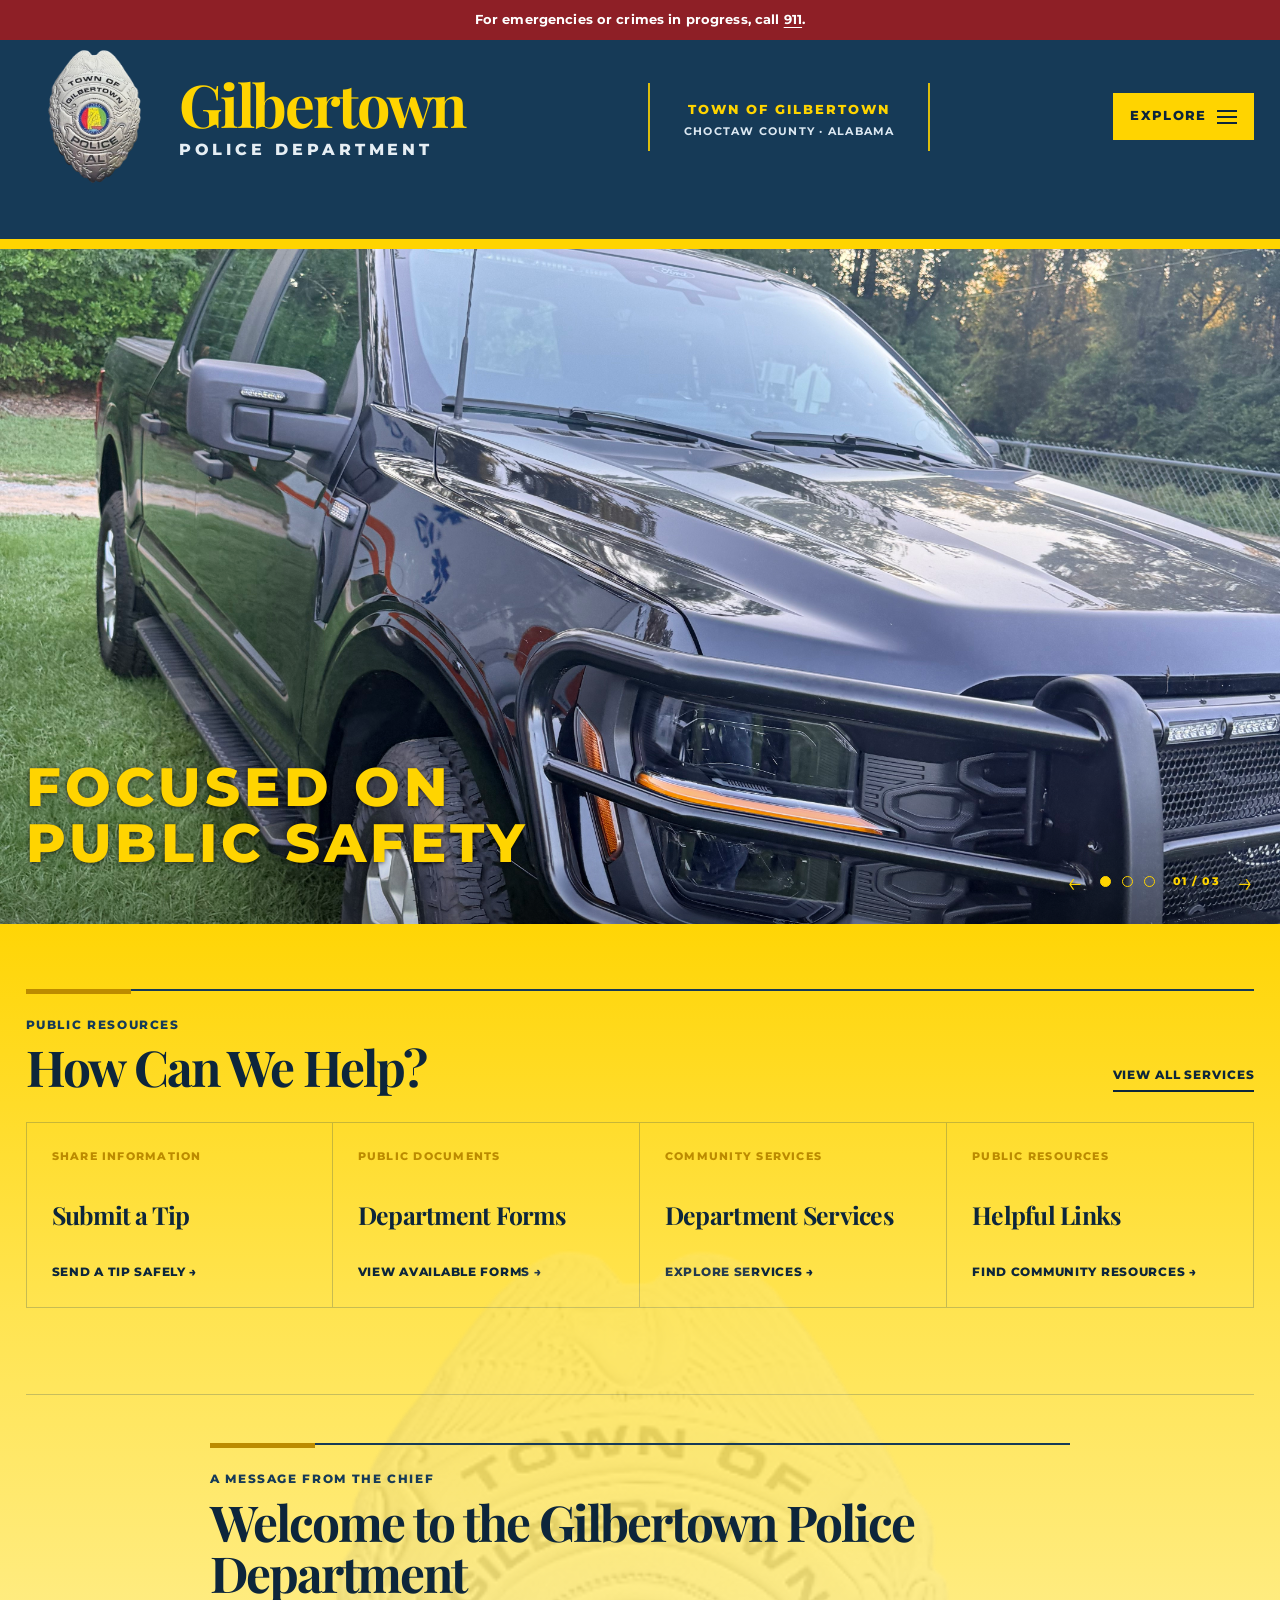
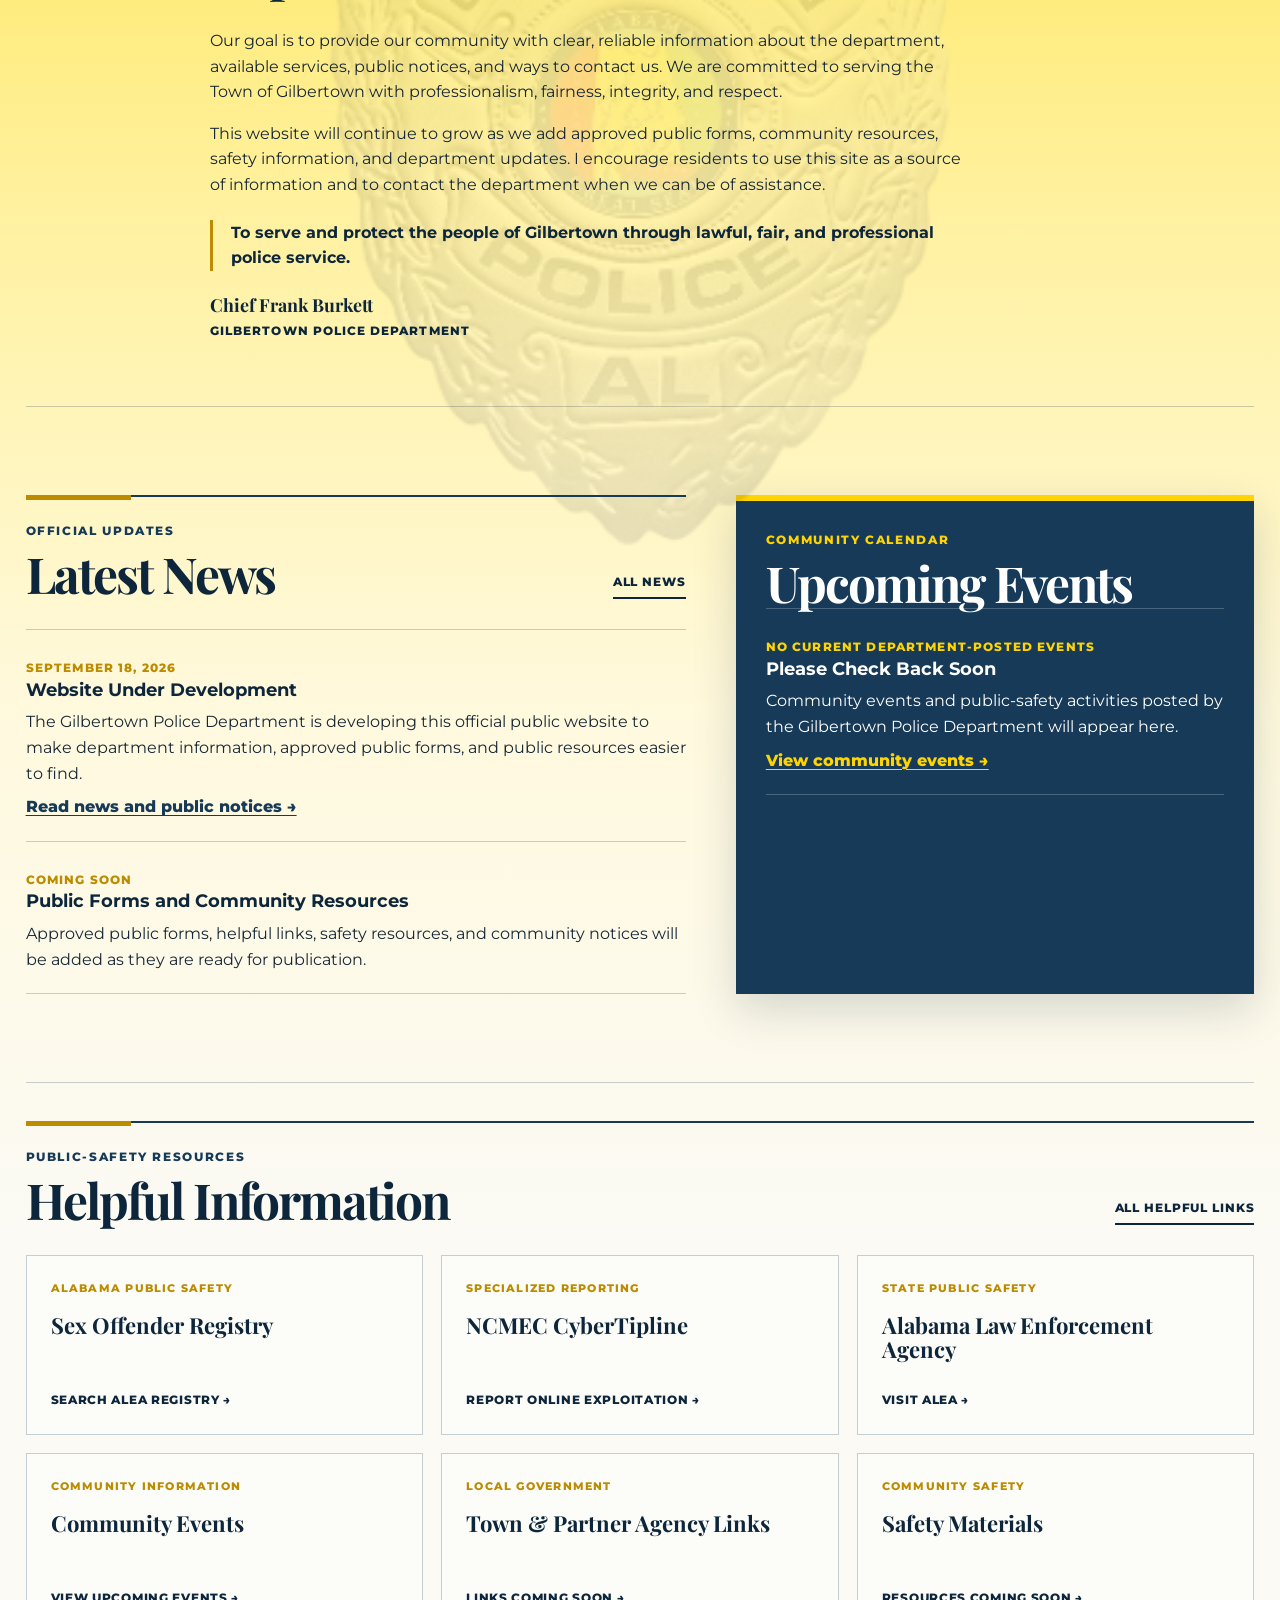
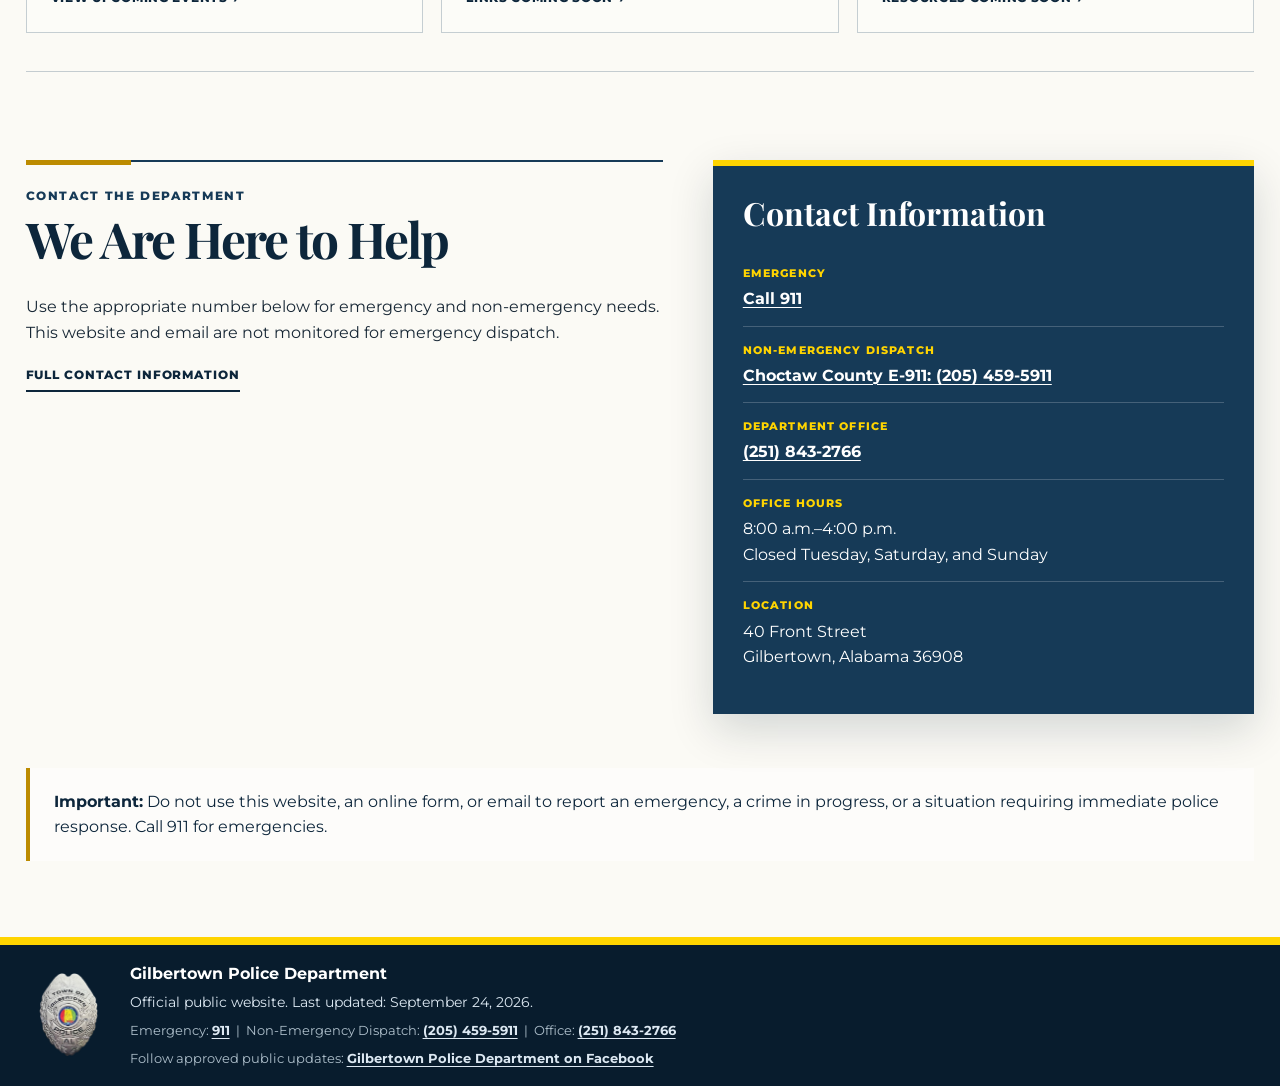
==== index.html @ 26532a7d "Refactor HTML for consistency and add footer links Updated HTML entities to use standard quotes and " ====
<!doctype html>
<html lang="en">
<head>
  <meta charset="utf-8">
  <meta name="viewport" content="width=device-width, initial-scale=1">
  <meta name="description" content="Official public website of the Gilbertown Police Department in Gilbertown, Alabama.">
  <title>Gilbertown Police Department | Gilbertown, Alabama</title>

  <link rel="preconnect" href="https://fonts.googleapis.com">
  <link rel="preconnect" href="https://fonts.gstatic.com" crossorigin>
  <link href="https://fonts.googleapis.com/css2?family=Montserrat:wght@400;500;600;700;800&family=Playfair+Display:wght@600;700&display=swap" rel="stylesheet">

  <style>
    :root {
      --navy: #163a57;
      --navy-dark: #0d263b;
      --navy-deep: #081c2d;
      --navy-menu: #1c4666;
      --yellow: #ffd400;
      --yellow-dark: #bc8b00;
      --ivory: #fbfaf5;
      --ink: #172735;
      --muted: #607080;
      --red: #8e1f26;
      --line: rgba(22, 58, 87, 0.24);
      --shadow: 0 16px 42px rgba(8, 28, 45, 0.16);
    }

    * {
      box-sizing: border-box;
    }

    html {
      scroll-behavior: smooth;
    }

    body {
      min-width: 0;
      margin: 0;
      color: var(--ink);
      background: linear-gradient(
        180deg,
        #ffd400 0,
        #ffd400 56rem,
        #ffe451 82rem,
        #fff19d 112rem,
        #fff9dd 144rem,
        #fbfaf5 178rem,
        #fbfaf5 100%
      );
      font-family: "Montserrat", Arial, Helvetica, sans-serif;
      line-height: 1.6;
    }

    img {
      max-width: 100%;
      display: block;
    }

    button,
    a {
      font: inherit;
    }

    a {
      color: inherit;
    }

    .wrap {
      width: min(96vw, 1920px);
      margin: 0 auto;
    }

    .section-rule {
      position: relative;
      margin-bottom: 30px;
      padding-top: 25px;
      border-top: 2px solid var(--navy);
    }

    .section-rule::before {
      content: "";
      position: absolute;
      top: -2px;
      left: 0;
      width: 105px;
      height: 5px;
      background: var(--yellow-dark);
    }

    .section-kicker {
      margin: 0 0 7px;
      color: var(--navy);
      font-size: 0.73rem;
      font-weight: 800;
      letter-spacing: 0.14em;
      text-transform: uppercase;
    }

    .section-title {
      margin: 0;
      color: var(--navy-dark);
      font-family: "Playfair Display", Georgia, serif;
      font-size: clamp(2rem, 4vw, 3.1rem);
      line-height: 1.03;
      letter-spacing: -0.04em;
    }

    .section-link {
      display: inline-block;
      padding-bottom: 5px;
      color: var(--navy-dark);
      border-bottom: 2px solid var(--navy-dark);
      text-decoration: none;
      font-size: 0.78rem;
      font-weight: 800;
      letter-spacing: 0.07em;
      text-transform: uppercase;
      transition: color 0.2s ease, border-color 0.2s ease, transform 0.2s ease;
    }

    .section-link:hover,
    .section-link:focus {
      color: var(--yellow-dark);
      border-color: var(--yellow-dark);
      transform: translateX(3px);
      outline: none;
    }

    .emergency-strip {
      width: 100%;
      padding: 9px 18px;
      color: #ffffff;
      background: var(--red);
      text-align: center;
      font-size: 0.84rem;
      font-weight: 700;
      letter-spacing: 0.01em;
    }

    .emergency-strip a {
      color: #ffffff;
      text-decoration-thickness: 1px;
      text-underline-offset: 3px;
      transition: color 0.2s ease, text-decoration-color 0.2s ease;
    }

    .emergency-strip a:hover,
    .emergency-strip a:focus {
      color: var(--yellow);
      outline: none;
    }

    .site-header {
      position: relative;
      z-index: 20;
      width: 100%;
      color: #ffffff;
      background: var(--navy);
      border-bottom: 10px solid var(--yellow);
    }

    .masthead {
      min-height: 154px;
      display: grid;
      grid-template-columns: auto minmax(0, 1fr) auto;
      align-items: center;
      gap: 24px;
      padding: 8px 0;
    }

    .brand {
      display: flex;
      align-items: center;
      gap: 15px;
      min-width: 0;
      color: #ffffff;
      text-decoration: none;
    }

    .brand:hover .brand-badge,
    .brand:focus .brand-badge {
      transform: scale(1.04);
    }

    .brand-badge {
      width: 138px;
      height: 138px;
      max-width: none;
      object-fit: contain;
      flex: 0 0 auto;
      transition: transform 0.25s ease;
    }

    .brand-text {
      min-width: 0;
      line-height: 1;
    }

    .brand-town {
      display: block;
      color: var(--yellow);
      font-family: "Playfair Display", Georgia, serif;
      font-size: clamp(2.1rem, 4.9vw, 3.7rem);
      font-weight: 700;
      line-height: 0.95;
      letter-spacing: -0.04em;
    }

    .brand-department {
      display: block;
      margin-top: 9px;
      color: #e6eef4;
      font-size: clamp(0.75rem, 1.9vw, 1.02rem);
      font-weight: 800;
      letter-spacing: 0.24em;
      text-transform: uppercase;
    }

    .header-location {
      justify-self: stretch;
      display: flex;
      align-items: center;
      justify-content: center;
      min-height: 68px;
      margin: 0 auto;
      padding: 0 34px;
      color: #dce8f2;
      border-left: 2px solid rgba(255, 212, 0, 0.85);
      border-right: 2px solid rgba(255, 212, 0, 0.85);
      text-align: center;
      text-decoration: none;
      line-height: 1.25;
      transition: background 0.22s ease, color 0.22s ease, transform 0.22s ease;
    }

    .header-location:hover,
    .header-location:focus {
      color: #ffffff;
      background: rgba(255, 255, 255, 0.08);
      transform: translateY(-2px);
      outline: 2px solid var(--yellow);
      outline-offset: 4px;
    }

    .header-location strong {
      display: block;
      color: var(--yellow);
      font-size: 0.79rem;
      font-weight: 800;
      letter-spacing: 0.16em;
      text-transform: uppercase;
    }

    .header-location span {
      display: block;
      margin-top: 7px;
      color: #dce8f2;
      font-size: 0.7rem;
      font-weight: 700;
      letter-spacing: 0.11em;
      text-transform: uppercase;
    }

    .header-location:hover span,
    .header-location:focus span {
      color: #ffffff;
    }

    .explore-button {
      justify-self: end;
      min-width: 140px;
      display: inline-flex;
      align-items: center;
      justify-content: center;
      gap: 11px;
      padding: 13px 17px;
      color: var(--navy-dark);
      background: var(--yellow);
      border: 0;
      cursor: pointer;
      font-size: 0.8rem;
      font-weight: 800;
      letter-spacing: 0.1em;
      text-transform: uppercase;
      transition: background 0.28s ease, transform 0.28s ease, box-shadow 0.28s ease;
    }

    .explore-button:hover,
    .explore-button:focus {
      background: #fff17c;
      transform: translateY(-2px);
      box-shadow: 0 8px 20px rgba(0, 0, 0, 0.2);
      outline: none;
    }

    .menu-icon {
      width: 20px;
      display: grid;
      gap: 4px;
    }

    .menu-icon span {
      display: block;
      height: 2px;
      background: var(--navy-dark);
    }

    .site-menu {
      display: grid;
      grid-template-rows: 0fr;
      opacity: 0;
      background: var(--navy-menu);
      border-top: 1px solid rgba(255, 255, 255, 0.14);
      transition: grid-template-rows 1.3s cubic-bezier(0.22, 1, 0.36, 1), opacity 0.6s ease;
    }

    .site-menu.open {
      grid-template-rows: 1fr;
      opacity: 1;
    }

    .site-menu > .wrap {
      min-height: 0;
      overflow: hidden;
      transform: translateY(-24px);
      transition: transform 1.15s cubic-bezier(0.22, 1, 0.36, 1);
    }

    .site-menu.open > .wrap {
      transform: translateY(0);
    }

    .menu-grid {
      display: grid;
      grid-template-columns: repeat(3, 1fr);
      padding: 20px 0 24px;
    }

    .site-menu a {
      display: block;
      padding: 15px 17px;
      color: #ffffff;
      opacity: 0;
      transform: translateY(-12px);
      text-decoration: none;
      font-size: 0.92rem;
      font-weight: 700;
      border-left: 3px solid transparent;
      transition: color 0.22s ease, background 0.22s ease, border-color 0.22s ease, padding-left 0.22s ease, opacity 0.65s ease, transform 0.9s cubic-bezier(0.22, 1, 0.36, 1);
    }

    .site-menu.open a {
      opacity: 1;
      transform: translateY(0);
    }

    .site-menu.open a:nth-child(1) { transition-delay: 0.16s; }
    .site-menu.open a:nth-child(2) { transition-delay: 0.22s; }
    .site-menu.open a:nth-child(3) { transition-delay: 0.28s; }
    .site-menu.open a:nth-child(4) { transition-delay: 0.34s; }
    .site-menu.open a:nth-child(5) { transition-delay: 0.40s; }
    .site-menu.open a:nth-child(6) { transition-delay: 0.46s; }
    .site-menu.open a:nth-child(7) { transition-delay: 0.52s; }
    .site-menu.open a:nth-child(8) { transition-delay: 0.58s; }
    .site-menu.open a:nth-child(9) { transition-delay: 0.64s; }
    .site-menu.open a:nth-child(10) { transition-delay: 0.70s; }

    .site-menu a:hover,
    .site-menu a:focus,
    .site-menu a[aria-current="page"] {
      padding-left: 22px;
      color: var(--yellow);
      background: rgba(255, 255, 255, 0.08);
      border-left-color: var(--yellow);
      outline: none;
    }

    .carousel {
      position: relative;
      width: 100%;
      overflow: hidden;
      color: #ffffff;
      background: var(--navy-dark);
    }

    .carousel-track {
      display: flex;
      transition: transform 0.9s cubic-bezier(0.22, 1, 0.36, 1);
    }

    .slide {
      position: relative;
      min-width: 100%;
      min-height: min(75vh, 710px);
      display: flex;
      align-items: end;
      overflow: hidden;
      background-color: #376a8a;
      background-position: center;
      background-size: cover;
    }

    .slide::before {
      content: "";
      position: absolute;
      inset: 0;
      background: linear-gradient(
        180deg,
        rgba(0, 0, 0, 0) 0%,
        rgba(0, 0, 0, 0) 76%,
        rgba(0, 0, 0, 0.08) 90%,
        rgba(0, 0, 0, 0.22) 100%
      );
    }

    .slide-1 {
      background-image: url("assets/images/carousel-about.jpeg");
    }

    .slide-2 {
      background-image: url("assets/images/carousel-services.jpeg");
    }

    .slide-3 {
      background-image: url("assets/images/carousel-community.jpeg");
    }

    .slide-content {
      position: relative;
      z-index: 1;
      width: min(96vw, 1920px);
      margin: 0 auto;
      padding: 0 0 52px;
    }

    .slide-text {
      width: min(520px, 100%);
      color: var(--yellow);
      text-shadow: 0 1px 5px rgba(0, 0, 0, 0.65);
    }

    .slide-text h1,
    .slide-text h2 {
      margin: 0;
      color: var(--yellow);
      font-family: "Montserrat", Arial, Helvetica, sans-serif;
      font-size: clamp(1.9rem, 4.2vw, 3.45rem);
      font-weight: 800;
      line-height: 1.05;
      letter-spacing: 0.08em;
      text-transform: uppercase;
    }

    .carousel-controls {
      position: absolute;
      z-index: 3;
      right: 2%;
      bottom: 28px;
      display: flex;
      align-items: center;
      gap: 17px;
      color: var(--yellow);
    }

    .carousel-control {
      width: auto;
      height: auto;
      padding: 0;
      color: var(--yellow);
      background: transparent;
      border: 0;
      cursor: pointer;
      font-size: 1.75rem;
      font-weight: 300;
      line-height: 1;
      text-shadow: 0 1px 5px rgba(0, 0, 0, 0.65);
      transition: color 0.2s ease, transform 0.2s ease;
    }

    .carousel-control:hover,
    .carousel-control:focus {
      color: #ffffff;
      transform: scale(1.18);
      outline: 2px solid var(--yellow);
      outline-offset: 4px;
    }

    .carousel-dots {
      display: flex;
      align-items: center;
      gap: 11px;
    }

    .carousel-dot {
      width: 11px;
      height: 11px;
      padding: 0;
      background: transparent;
      border: 1.5px solid var(--yellow);
      border-radius: 50%;
      cursor: pointer;
      transition: background 0.2s ease, border-color 0.2s ease, transform 0.2s ease;
    }

    .carousel-dot:hover,
    .carousel-dot:focus {
      background: rgba(255, 212, 0, 0.35);
      border-color: #ffffff;
      transform: scale(1.15);
      outline: none;
    }

    .carousel-dot[aria-current="true"] {
      background: var(--yellow);
      border-color: var(--yellow);
    }

    .slide-counter {
      min-width: 48px;
      color: var(--yellow);
      font-size: 0.68rem;
      font-weight: 800;
      letter-spacing: 0.12em;
      text-align: center;
      text-shadow: 0 1px 5px rgba(0, 0, 0, 0.65);
    }

    .public-alert {
      width: 100%;
      color: #ffffff;
      background: var(--navy-dark);
      border-top: 4px solid var(--yellow);
      border-bottom: 4px solid var(--yellow);
    }

    .public-alert.hidden {
      display: none;
    }

    .public-alert-content {
      display: flex;
      align-items: center;
      justify-content: space-between;
      gap: 20px;
      padding: 18px 0;
    }

    .public-alert-text {
      margin: 0;
      font-size: 0.95rem;
      font-weight: 600;
    }

    .public-alert-label {
      display: inline-block;
      margin-right: 11px;
      color: var(--yellow);
      font-size: 0.72rem;
      font-weight: 800;
      letter-spacing: 0.12em;
      text-transform: uppercase;
    }

    .public-alert a {
      position: relative;
      padding-bottom: 3px;
      color: var(--yellow);
      border-bottom: 2px solid transparent;
      text-decoration: none;
      font-size: 0.78rem;
      font-weight: 800;
      letter-spacing: 0.07em;
      text-transform: uppercase;
      white-space: nowrap;
      transition: color 0.2s ease, border-color 0.2s ease, transform 0.2s ease;
    }

    .public-alert a:hover,
    .public-alert a:focus {
      color: #ffffff;
      border-bottom-color: var(--yellow);
      transform: translateX(3px);
      outline: none;
    }

    main {
      padding: 65px 0 76px;
    }

    .section-heading {
      display: flex;
      align-items: end;
      justify-content: space-between;
      gap: 20px;
      margin-bottom: 23px;
    }

    .quick-actions {
      display: grid;
      grid-template-columns: repeat(4, 1fr);
      margin-bottom: 86px;
      border-top: 1px solid var(--line);
      border-bottom: 1px solid var(--line);
    }

    .quick-action {
      min-height: 184px;
      display: flex;
      flex-direction: column;
      justify-content: space-between;
      padding: 25px;
      color: var(--navy-dark);
      border-right: 1px solid var(--line);
      text-decoration: none;
      transition: background 0.25s ease, color 0.25s ease, transform 0.25s ease;
    }

    .quick-action:first-child {
      border-left: 1px solid var(--line);
    }

    .quick-action:hover,
    .quick-action:focus {
      color: #ffffff;
      background: var(--navy);
      transform: translateY(-5px);
      outline: none;
    }

    .quick-action small {
      color: var(--yellow-dark);
      font-size: 0.7rem;
      font-weight: 800;
      letter-spacing: 0.11em;
      text-transform: uppercase;
    }

    .quick-action:hover small,
    .quick-action:focus small {
      color: var(--yellow);
    }

    .quick-action h3 {
      margin: 18px 0 0;
      font-family: "Playfair Display", Georgia, serif;
      font-size: 1.55rem;
      line-height: 1.05;
      letter-spacing: -0.03em;
    }

    .quick-action span {
      margin-top: 18px;
      font-size: 0.74rem;
      font-weight: 800;
      letter-spacing: 0.06em;
      text-transform: uppercase;
    }

    .chief-welcome {
      position: relative;
      display: block;
      isolation: isolate;
      margin-bottom: 88px;
      padding: 48px 0;
      overflow: visible;
      border-top: 1px solid var(--line);
      border-bottom: 1px solid var(--line);
    }

    .chief-watermark {
      position: absolute;
      z-index: -1;
      top: 50%;
      left: 50%;
      width: min(930px, 84vw);
      height: min(930px, 84vw);
      max-width: none;
      object-fit: contain;
      opacity: 0.115;
      pointer-events: none;
      transform: translate(-50%, -50%);
    }

    .chief-welcome-content {
      position: relative;
      z-index: 1;
      width: min(860px, 100%);
      margin: 0 auto;
    }

    .chief-welcome .section-title {
      max-width: 710px;
    }

    .chief-welcome p {
      max-width: 760px;
    }

    .chief-signature {
      margin-top: 20px;
      color: var(--navy-dark);
      font-family: "Playfair Display", Georgia, serif;
      font-size: 1.12rem;
      font-weight: 700;
    }

    .chief-signature span {
      display: block;
      margin-top: 2px;
      font-family: "Montserrat", Arial, Helvetica, sans-serif;
      font-size: 0.74rem;
      font-weight: 800;
      letter-spacing: 0.09em;
      text-transform: uppercase;
    }

    .mission-line {
      margin-top: 22px;
      padding-left: 18px;
      color: var(--navy-dark);
      border-left: 3px solid var(--yellow-dark);
      font-weight: 700;
    }

    .updates-grid {
      display: grid;
      grid-template-columns: minmax(0, 1.12fr) minmax(280px, 0.88fr);
      gap: 50px;
      margin-bottom: 88px;
    }

    .news-item,
    .event-item {
      padding: 21px 0;
      border-top: 1px solid var(--line);
    }

    .news-item:last-child,
    .event-item:last-child {
      border-bottom: 1px solid var(--line);
    }

    .news-date,
    .event-date {
      margin: 0 0 6px;
      color: var(--yellow-dark);
      font-size: 0.72rem;
      font-weight: 800;
      letter-spacing: 0.1em;
      text-transform: uppercase;
    }

    .news-item h3,
    .event-item h3 {
      margin: 0;
      color: var(--navy-dark);
      font-size: 1.15rem;
      line-height: 1.3;
    }

    .news-item p,
    .event-item p {
      margin: 8px 0 0;
    }

    .news-item a,
    .event-item a {
      color: var(--navy);
      font-weight: 800;
    }

    .event-panel {
      padding: 30px;
      color: #ffffff;
      background: var(--navy);
      border-top: 6px solid var(--yellow);
      box-shadow: var(--shadow);
    }

    .event-panel .section-kicker {
      color: var(--yellow);
    }

    .event-panel .section-title {
      color: #ffffff;
    }

    .event-panel .event-item {
      border-color: rgba(255, 255, 255, 0.22);
    }

    .event-panel .event-date {
      color: var(--yellow);
    }

    .event-panel .event-item h3 {
      color: #ffffff;
    }

    .event-panel .event-item a {
      color: var(--yellow);
    }

    .resources-section {
      margin-bottom: 88px;
      padding: 38px 0;
      border-top: 1px solid var(--line);
      border-bottom: 1px solid var(--line);
    }

    .resource-grid {
      display: grid;
      grid-template-columns: repeat(3, 1fr);
      gap: 18px;
      margin-top: 25px;
    }

    .resource-card {
      min-height: 180px;
      display: flex;
      flex-direction: column;
      padding: 24px;
      color: var(--navy-dark);
      background: rgba(255, 255, 255, 0.28);
      border: 1px solid var(--line);
      text-decoration: none;
      transition: background 0.25s ease, color 0.25s ease, transform 0.25s ease;
    }

    .resource-card:hover,
    .resource-card:focus {
      color: #ffffff;
      background: var(--navy);
      transform: translateY(-4px);
      outline: none;
    }

    .resource-card small {
      color: var(--yellow-dark);
      font-size: 0.69rem;
      font-weight: 800;
      letter-spacing: 0.11em;
      text-transform: uppercase;
    }

    .resource-card:hover small,
    .resource-card:focus small {
      color: var(--yellow);
    }

    .resource-card h3 {
      margin: 15px 0 0;
      font-family: "Playfair Display", Georgia, serif;
      font-size: 1.38rem;
      line-height: 1.1;
    }

    .resource-card span {
      margin-top: auto;
      padding-top: 17px;
      font-size: 0.73rem;
      font-weight: 800;
      letter-spacing: 0.06em;
      text-transform: uppercase;
    }

    .contact-section {
      display: grid;
      grid-template-columns: minmax(0, 1fr) minmax(300px, 0.85fr);
      gap: 50px;
      align-items: start;
      margin-bottom: 54px;
    }

    .contact-intro p {
      max-width: 680px;
    }

    .contact-panel {
      padding: 30px;
      color: #ffffff;
      background: var(--navy);
      border-top: 6px solid var(--yellow);
      box-shadow: var(--shadow);
    }

    .contact-panel h2 {
      margin: 0 0 20px;
      color: #ffffff;
      font-family: "Playfair Display", Georgia, serif;
      font-size: 2rem;
      line-height: 1.05;
    }

    .contact-line {
      padding: 14px 0;
      border-bottom: 1px solid rgba(255, 255, 255, 0.2);
    }

    .contact-line:last-child {
      border-bottom: 0;
    }

    .contact-line strong {
      display: block;
      margin-bottom: 4px;
      color: var(--yellow);
      font-size: 0.71rem;
      font-weight: 800;
      letter-spacing: 0.1em;
      text-transform: uppercase;
    }

    .contact-line a {
      color: #ffffff;
      font-weight: 700;
    }

    .contact-note {
      margin-top: 28px;
      padding: 21px 24px;
      color: var(--navy-dark);
      background: rgba(255, 255, 255, 0.52);
      border-left: 4px solid var(--yellow-dark);
    }

    .contact-note p {
      margin: 0;
    }

    main a:not(.quick-action):not(.resource-card):not(.section-link) {
      position: relative;
      text-decoration-thickness: 1px;
      text-underline-offset: 3px;
      transition: color 0.2s ease, text-decoration-color 0.2s ease, opacity 0.2s ease;
    }

    main a:not(.quick-action):not(.resource-card):not(.section-link):hover,
    main a:not(.quick-action):not(.resource-card):not(.section-link):focus {
      color: var(--yellow-dark);
      text-decoration-color: currentColor;
      outline: none;
    }

    .contact-panel a:hover,
    .contact-panel a:focus,
    .event-panel a:hover,
    .event-panel a:focus {
      color: #ffffff;
      text-decoration-color: var(--yellow);
    }

    footer {
      width: 100%;
      padding: 12px 0;
      color: #dce8f2;
      background: var(--navy-deep);
      border-top: 8px solid var(--yellow);
    }

    .footer-content {
      display: flex;
      align-items: center;
      gap: 18px;
    }

    .footer-badge {
      width: 86px;
      height: 86px;
      max-width: none;
      object-fit: contain;
      flex: 0 0 auto;
      transition: transform 0.25s ease;
    }

    .footer-badge:hover {
      transform: scale(1.04);
    }

    .footer-contacts {
      margin-top: 8px;
      color: #aebfcb;
      font-size: 0.8rem;
    }

    footer a {
      color: #dce8f2;
      text-decoration-thickness: 1px;
      text-underline-offset: 3px;
      font-weight: 700;
      transition: color 0.2s ease, text-decoration-color 0.2s ease;
    }

    footer a:hover,
    footer a:focus {
      color: var(--yellow);
      text-decoration-color: currentColor;
      outline: none;
    }

    footer strong {
      color: #ffffff;
    }

    footer p {
      margin: 4px 0;
    }

    .small {
      font-size: 0.87rem;
    }

    @media (max-width: 1100px) {
      .masthead {
        grid-template-columns: minmax(0, 1fr) auto;
      }

      .header-location {
        display: none;
      }
    }

    @media (max-width: 900px) {
      .wrap,
      .slide-content {
        width: min(1440px, 94%);
      }

      .menu-grid,
      .quick-actions {
        grid-template-columns: repeat(2, 1fr);
      }

      .quick-action:nth-child(3) {
        border-left: 1px solid var(--line);
      }

      .updates-grid,
      .contact-section {
        grid-template-columns: 1fr;
        gap: 42px;
      }

      .resource-grid {
        grid-template-columns: repeat(2, 1fr);
      }

      .slide {
        min-height: 610px;
      }
    }

    @media (max-width: 560px) {
      body {
        background: linear-gradient(
          180deg,
          #ffd400 0,
          #ffd400 76rem,
          #ffe65b 105rem,
          #fff1a4 137rem,
          #fff9dd 171rem,
          #fbfaf5 210rem,
          #fbfaf5 100%
        );
      }

      .wrap,
      .slide-content {
        width: min(1440px, 92%);
      }

      .masthead {
        min-height: 112px;
        display: flex;
        align-items: center;
        justify-content: space-between;
        gap: 12px;
        padding: 14px 0;
      }

      .brand {
        gap: 10px;
      }

      .brand-badge {
        width: 99px;
        height: 99px;
      }

      .brand-town {
        font-size: clamp(1.75rem, 8vw, 2.35rem);
      }

      .brand-department {
        margin-top: 7px;
        font-size: 0.61rem;
        letter-spacing: 0.15em;
      }

      .explore-button {
        min-width: 112px;
        gap: 8px;
        padding: 11px 12px;
        font-size: 0.7rem;
      }

      .menu-grid {
        grid-template-columns: 1fr;
        padding: 10px 0 18px;
      }

      .site-menu a {
        padding: 12px 13px;
      }

      .slide {
        min-height: 580px;
      }

      .slide-content {
        padding: 0 0 72px;
      }

      .slide-text {
        width: min(400px, 100%);
      }

      .carousel-controls {
        right: 4%;
        bottom: 23px;
        gap: 14px;
      }

      .carousel-control {
        font-size: 1.55rem;
      }

      .slide-counter {
        min-width: 40px;
        font-size: 0.62rem;
      }

      main {
        padding: 52px 0 60px;
      }

      .section-heading {
        display: block;
      }

      .section-link {
        margin-top: 12px;
      }

      .section-rule {
        margin-bottom: 24px;
      }

      .public-alert-content {
        display: block;
      }

      .public-alert a {
        display: inline-block;
        margin-top: 8px;
      }

      .quick-actions {
        grid-template-columns: 1fr;
        margin-bottom: 58px;
      }

      .quick-action,
      .quick-action:first-child,
      .quick-action:nth-child(3) {
        min-height: 145px;
        border-left: 1px solid var(--line);
        border-bottom: 1px solid var(--line);
      }

      .chief-welcome {
        margin-bottom: 58px;
        padding: 40px 0;
      }

      .chief-watermark {
        width: min(780px, 136vw);
        height: min(780px, 136vw);
        opacity: 0.085;
      }

      .updates-grid {
        margin-bottom: 58px;
      }

      .resource-grid {
        grid-template-columns: 1fr;
      }

      .resources-section {
        margin-bottom: 58px;
      }

      .footer-content {
        align-items: center;
      }

      .footer-badge {
        width: 66px;
        height: 66px;
      }

      .footer-contacts {
        line-height: 1.55;
      }
    }

    @media (prefers-reduced-motion: reduce) {
      *,
      *::before,
      *::after {
        scroll-behavior: auto !important;
        transition-duration: 0.01ms !important;
        animation-duration: 0.01ms !important;
        animation-iteration-count: 1 !important;
      }
    }
  </style>
</head>

<body>
  <div class="emergency-strip">
    For emergencies or crimes in progress, call <a href="tel:911">911</a>.
  </div>

  <header class="site-header">
    <div class="wrap">
      <div class="masthead">
        <a class="brand" href="index.html" aria-label="Gilbertown Police Department home">
          <img class="brand-badge" src="assets/images/badge.png" alt="Gilbertown Police Department badge">

          <span class="brand-text">
            <span class="brand-town">Gilbertown</span>
            <span class="brand-department">Police Department</span>
          </span>
        </a>

        <a
          class="header-location"
          href="https://www.gilbertown.org/"
          target="_blank"
          rel="noopener noreferrer"
          aria-label="Visit the official Town of Gilbertown website"
        >
          <span>
            <strong>Town of Gilbertown</strong>
            <span>Choctaw County · Alabama</span>
          </span>
        </a>

        <button class="explore-button" id="explore-button" type="button" aria-expanded="false" aria-controls="site-menu">
          Explore
          <span class="menu-icon" aria-hidden="true">
            <span></span>
            <span></span>
            <span></span>
          </span>
        </button>
      </div>
    </div>

    <nav class="site-menu" id="site-menu" aria-label="Primary navigation">
      <div class="wrap menu-grid">
        <a href="index.html" aria-current="page">Home</a>
        <a href="about.html">About</a>
        <a href="services.html">Services</a>
        <a href="forms.html">Forms</a>
        <a href="news.html">News &amp; Notices</a>
        <a href="events.html">Community Events</a>
        <a href="links.html">Helpful Links</a>
        <a href="safety-materials.html">Safety Materials</a>
        <a href="tips.html">Submit a Tip</a>
        <a href="contact.html">Contact</a>
      </div>
    </nav>
  </header>

  <section class="carousel" id="homepage-carousel" aria-label="Gilbertown Police Department featured information" aria-roledescription="carousel">
    <div class="carousel-track" id="carousel-track">
      <article class="slide slide-1" role="group" aria-roledescription="slide" aria-label="1 of 3">
        <div class="slide-content">
          <div class="slide-text">
            <h1>Focused on Public Safety</h1>
          </div>
        </div>
      </article>

      <article class="slide slide-2" role="group" aria-roledescription="slide" aria-label="2 of 3">
        <div class="slide-content">
          <div class="slide-text">
            <h2>Services &amp; Forms</h2>
          </div>
        </div>
      </article>

      <article class="slide slide-3" role="group" aria-roledescription="slide" aria-label="3 of 3">
        <div class="slide-content">
          <div class="slide-text">
            <h2>Stay Connected</h2>
          </div>
        </div>
      </article>
    </div>

    <div class="carousel-controls" aria-label="Carousel controls">
      <button class="carousel-control" id="previous-slide" type="button" aria-label="Previous slide">&#8592;</button>

      <div class="carousel-dots" role="group" aria-label="Choose a slide">
        <button class="carousel-dot" type="button" aria-label="Show slide 1" aria-current="true" data-slide="0"></button>
        <button class="carousel-dot" type="button" aria-label="Show slide 2" aria-current="false" data-slide="1"></button>
        <button class="carousel-dot" type="button" aria-label="Show slide 3" aria-current="false" data-slide="2"></button>
      </div>

      <span class="slide-counter" id="slide-counter" aria-live="polite">01 / 03</span>

      <button class="carousel-control" id="next-slide" type="button" aria-label="Next slide">&#8594;</button>
    </div>
  </section>

  <section class="public-alert hidden" aria-label="Public notice">
    <div class="wrap public-alert-content">
      <p class="public-alert-text">
        <span class="public-alert-label">Public Notice</span>
        Replace this text with the current approved notice.
      </p>
      <a href="news.html">Read Notice &#8594;</a>
    </div>
  </section>

  <main class="wrap">
    <section aria-labelledby="quick-actions-heading">
      <div class="section-rule">
        <div class="section-heading">
          <div>
            <p class="section-kicker">Public Resources</p>
            <h2 class="section-title" id="quick-actions-heading">How Can We Help?</h2>
          </div>
          <a class="section-link" href="services.html">View all services</a>
        </div>
      </div>

      <div class="quick-actions">
        <a class="quick-action" href="tips.html">
          <small>Share Information</small>
          <h3>Submit a Tip</h3>
          <span>Send a tip safely &#8594;</span>
        </a>

        <a class="quick-action" href="forms.html">
          <small>Public Documents</small>
          <h3>Department Forms</h3>
          <span>View available forms &#8594;</span>
        </a>

        <a class="quick-action" href="services.html">
          <small>Community Services</small>
          <h3>Department Services</h3>
          <span>Explore services &#8594;</span>
        </a>

        <a class="quick-action" href="links.html">
          <small>Public Resources</small>
          <h3>Helpful Links</h3>
          <span>Find community resources &#8594;</span>
        </a>
      </div>
    </section>

    <section class="chief-welcome" aria-labelledby="chief-welcome-heading">
      <img class="chief-watermark" src="assets/images/badge.png" alt="" aria-hidden="true">

      <div class="chief-welcome-content">
        <div class="section-rule">
          <p class="section-kicker">A Message From the Chief</p>
          <h2 class="section-title" id="chief-welcome-heading">Welcome to the Gilbertown Police Department</h2>
        </div>

        <p>
          Our goal is to provide our community with clear, reliable information about the
          department, available services, public notices, and ways to contact us. We are
          committed to serving the Town of Gilbertown with professionalism, fairness,
          integrity, and respect.
        </p>

        <p>
          This website will continue to grow as we add approved public forms, community
          resources, safety information, and department updates. I encourage residents to
          use this site as a source of information and to contact the department when we can
          be of assistance.
        </p>

        <p class="mission-line">
          To serve and protect the people of Gilbertown through lawful, fair, and professional police service.
        </p>

        <p class="chief-signature">
          Chief Frank Burkett
          <span>Gilbertown Police Department</span>
        </p>
      </div>
    </section>

    <section class="updates-grid" aria-label="News and community events">
      <div>
        <div class="section-rule">
          <div class="section-heading">
            <div>
              <p class="section-kicker">Official Updates</p>
              <h2 class="section-title">Latest News</h2>
            </div>
            <a class="section-link" href="news.html">All news</a>
          </div>
        </div>

        <article class="news-item">
          <p class="news-date">September 18, 2026</p>
          <h3>Website Under Development</h3>
          <p>
            The Gilbertown Police Department is developing this official public website to
            make department information, approved public forms, and public resources easier to find.
          </p>
          <p><a href="news.html">Read news and public notices &#8594;</a></p>
        </article>

        <article class="news-item">
          <p class="news-date">Coming Soon</p>
          <h3>Public Forms and Community Resources</h3>
          <p>
            Approved public forms, helpful links, safety resources, and community notices
            will be added as they are ready for publication.
          </p>
        </article>
      </div>

      <aside class="event-panel">
        <p class="section-kicker">Community Calendar</p>
        <h2 class="section-title">Upcoming Events</h2>

        <article class="event-item">
          <p class="event-date">No Current Department-Posted Events</p>
          <h3>Please Check Back Soon</h3>
          <p>
            Community events and public-safety activities posted by the Gilbertown Police
            Department will appear here.
          </p>
          <p><a href="events.html">View community events &#8594;</a></p>
        </article>
      </aside>
    </section>

    <section class="resources-section" aria-labelledby="resources-heading">
      <div class="section-rule">
        <div class="section-heading">
          <div>
            <p class="section-kicker">Public-Safety Resources</p>
            <h2 class="section-title" id="resources-heading">Helpful Information</h2>
          </div>
          <a class="section-link" href="links.html">All helpful links</a>
        </div>
      </div>

      <div class="resource-grid">
        <a class="resource-card" href="https://app.alea.gov/Community/" target="_blank" rel="noopener noreferrer">
          <small>Alabama Public Safety</small>
          <h3>Sex Offender Registry</h3>
          <span>Search ALEA registry &#8594;</span>
        </a>

        <a class="resource-card" href="https://report.cybertip.org/" target="_blank" rel="noopener noreferrer">
          <small>Specialized Reporting</small>
          <h3>NCMEC CyberTipline</h3>
          <span>Report online exploitation &#8594;</span>
        </a>

        <a class="resource-card" href="https://www.alea.gov/" target="_blank" rel="noopener noreferrer">
          <small>State Public Safety</small>
          <h3>Alabama Law Enforcement Agency</h3>
          <span>Visit ALEA &#8594;</span>
        </a>

        <a class="resource-card" href="events.html">
          <small>Community Information</small>
          <h3>Community Events</h3>
          <span>View upcoming events &#8594;</span>
        </a>

        <a class="resource-card" href="links.html">
          <small>Local Government</small>
          <h3>Town &amp; Partner Agency Links</h3>
          <span>Links coming soon &#8594;</span>
        </a>

        <a class="resource-card" href="safety-materials.html">
          <small>Community Safety</small>
          <h3>Safety Materials</h3>
          <span>Resources coming soon &#8594;</span>
        </a>
      </div>
    </section>

    <section class="contact-section" aria-labelledby="contact-heading">
      <div class="contact-intro">
        <div class="section-rule">
          <p class="section-kicker">Contact the Department</p>
          <h2 class="section-title" id="contact-heading">We Are Here to Help</h2>
        </div>

        <p>
          Use the appropriate number below for emergency and non-emergency needs. This
          website and email are not monitored for emergency dispatch.
        </p>

        <a class="section-link" href="contact.html">Full contact information</a>
      </div>

      <aside class="contact-panel">
        <h2>Contact Information</h2>

        <div class="contact-line">
          <strong>Emergency</strong>
          <a href="tel:911">Call 911</a>
        </div>

        <div class="contact-line">
          <strong>Non-Emergency Dispatch</strong>
          <a href="tel:+12054595911">Choctaw County E-911: (205) 459-5911</a>
        </div>

        <div class="contact-line">
          <strong>Department Office</strong>
          <a href="tel:+12518432766">(251) 843-2766</a>
        </div>

        <div class="contact-line">
          <strong>Office Hours</strong>
          8:00 a.m.–4:00 p.m.<br>
          Closed Tuesday, Saturday, and Sunday
        </div>

        <div class="contact-line">
          <strong>Location</strong>
          40 Front Street<br>
          Gilbertown, Alabama 36908
        </div>
      </aside>
    </section>

    <section class="contact-note">
      <p>
        <strong>Important:</strong> Do not use this website, an online form, or email to
        report an emergency, a crime in progress, or a situation requiring immediate police
        response. Call 911 for emergencies.
      </p>
    </section>
  </main>

  <footer>
    <div class="wrap footer-content">
      <img class="footer-badge" src="assets/images/badge.png" alt="Gilbertown Police Department badge">

      <div>
        <p><strong>Gilbertown Police Department</strong></p>
        <p class="small">Official public website. Last updated: September 24, 2026.</p>

        <p class="footer-contacts">
          Emergency: <a href="tel:911">911</a>
          &nbsp;|&nbsp;
          Non-Emergency Dispatch:
          <a href="tel:+12054595911">(205) 459-5911</a>
          &nbsp;|&nbsp;
          Office:
          <a href="tel:+12518432766">(251) 843-2766</a>
        </p>

        <p class="footer-contacts">
          Follow approved public updates:
          <a
            href="https://www.facebook.com/profile.php?id=61558416355452"
            target="_blank"
            rel="noopener noreferrer"
          >
            Gilbertown Police Department on Facebook
          </a>
        </p>
      </div>
    </div>
  </footer>

  <script>
    const menuButton = document.getElementById("explore-button");
    const siteMenu = document.getElementById("site-menu");

    menuButton.addEventListener("click", () => {
      const isOpen = siteMenu.classList.toggle("open");
      menuButton.setAttribute("aria-expanded", String(isOpen));
    });

    const carousel = document.getElementById("homepage-carousel");
    const track = document.getElementById("carousel-track");
    const slides = Array.from(document.querySelectorAll(".slide"));
    const dots = Array.from(document.querySelectorAll(".carousel-dot"));
    const previousButton = document.getElementById("previous-slide");
    const nextButton = document.getElementById("next-slide");
    const slideCounter = document.getElementById("slide-counter");

    let currentSlide = 0;
    let autoRotateTimer;
    const autoRotateDelay = 6375;
    const motionReduced = window.matchMedia("(prefers-reduced-motion: reduce)").matches;

    function showSlide(index) {
      currentSlide = (index + slides.length) % slides.length;
      track.style.transform = `translateX(-${currentSlide * 100}%)`;

      dots.forEach((dot, dotIndex) => {
        dot.setAttribute("aria-current", dotIndex === currentSlide ? "true" : "false");
      });

      slideCounter.textContent = `${String(currentSlide + 1).padStart(2, "0")} / ${String(slides.length).padStart(2, "0")}`;
    }

    function stopAutoRotate() {
      clearInterval(autoRotateTimer);
    }

    function startAutoRotate() {
      if (motionReduced) return;

      stopAutoRotate();

      autoRotateTimer = setInterval(() => {
        showSlide(currentSlide + 1);
      }, autoRotateDelay);
    }

    function interactWithCarousel() {
      stopAutoRotate();
      startAutoRotate();
    }

    previousButton.addEventListener("click", () => {
      showSlide(currentSlide - 1);
      interactWithCarousel();
    });

    nextButton.addEventListener("click", () => {
      showSlide(currentSlide + 1);
      interactWithCarousel();
    });

    dots.forEach((dot) => {
      dot.addEventListener("click", () => {
        showSlide(Number(dot.dataset.slide));
        interactWithCarousel();
      });
    });

    carousel.addEventListener("mouseenter", stopAutoRotate);
    carousel.addEventListener("mouseleave", startAutoRotate);
    carousel.addEventListener("focusin", stopAutoRotate);
    carousel.addEventListener("focusout", startAutoRotate);

    document.addEventListener("visibilitychange", () => {
      if (document.hidden) {
        stopAutoRotate();
      } else {
        startAutoRotate();
      }
    });

    document.addEventListener("keydown", (event) => {
      const tag = document.activeElement.tagName.toLowerCase();

      if (tag === "input" || tag === "textarea") return;

      if (event.key === "ArrowLeft") {
        showSlide(currentSlide - 1);
        interactWithCarousel();
      }

      if (event.key === "ArrowRight") {
        showSlide(currentSlide + 1);
        interactWithCarousel();
      }
    });

    showSlide(0);
    startAutoRotate();
  </script>
</body>
</html>
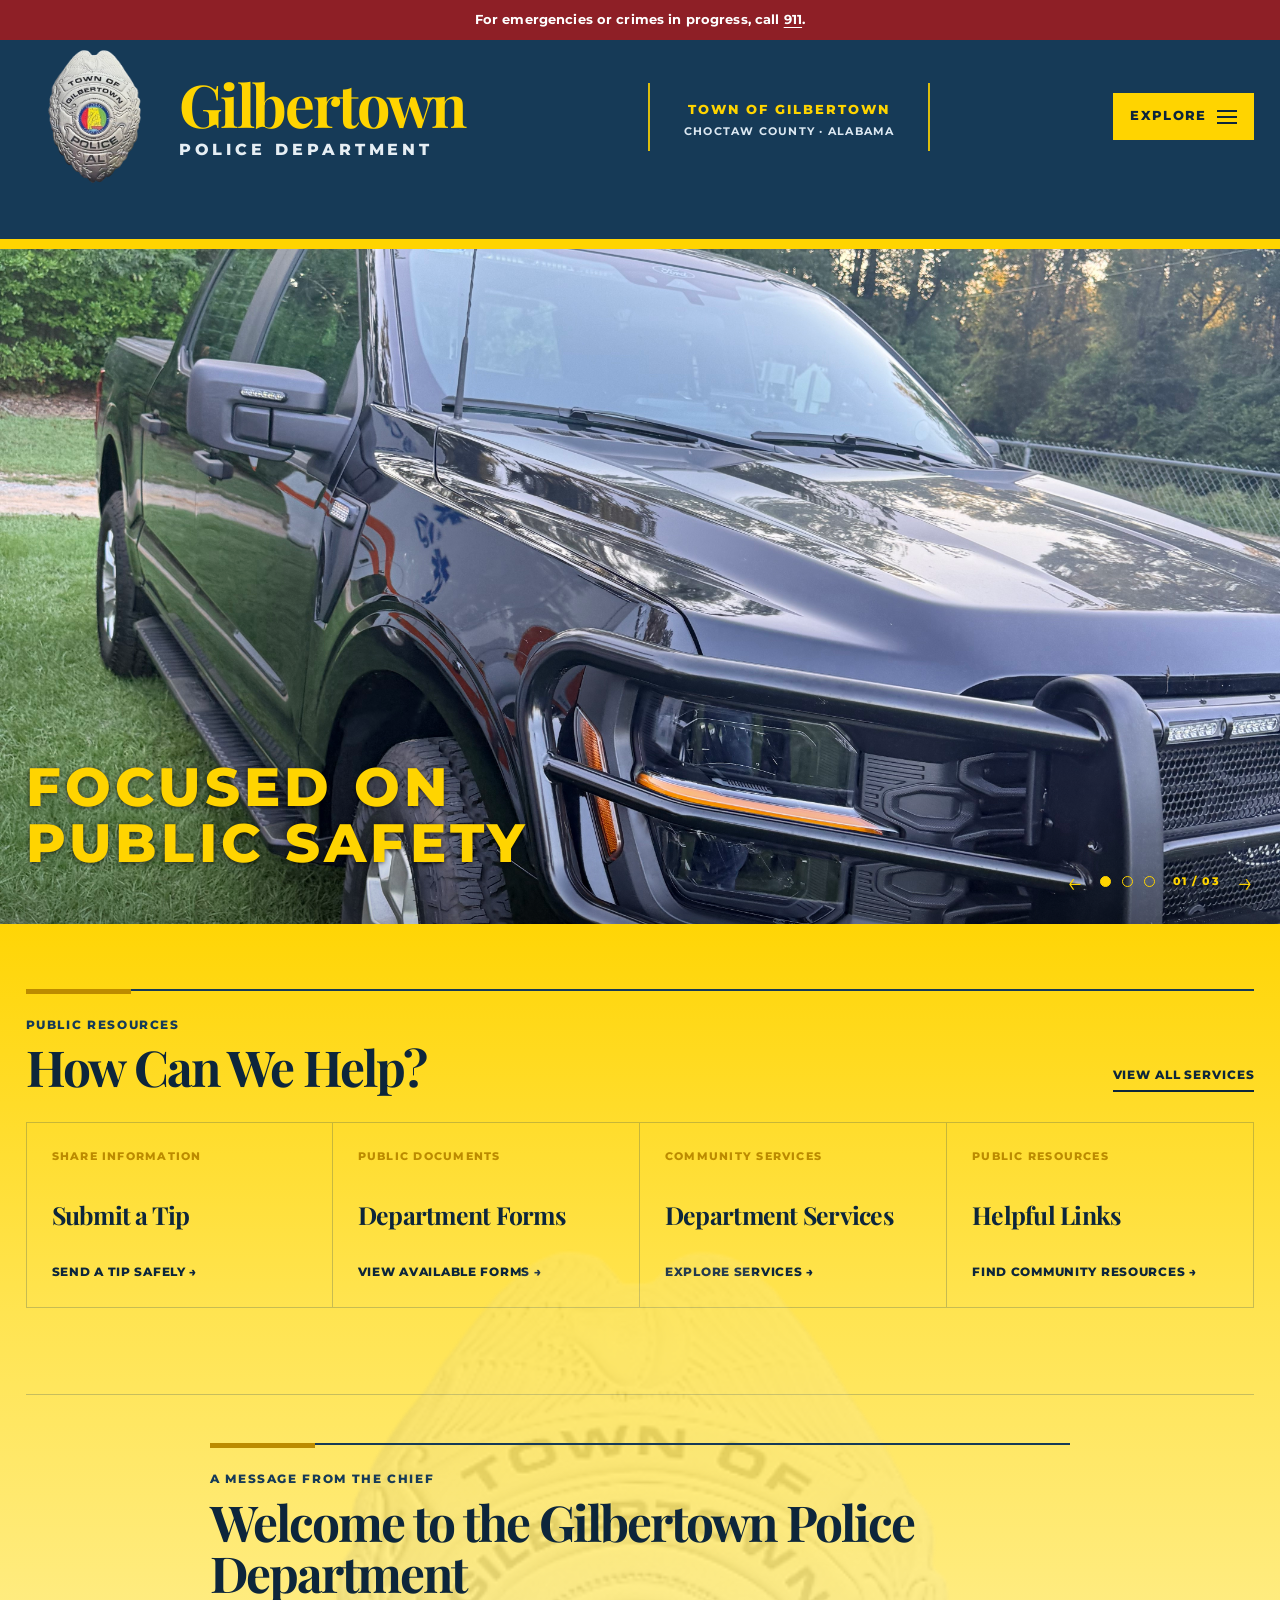
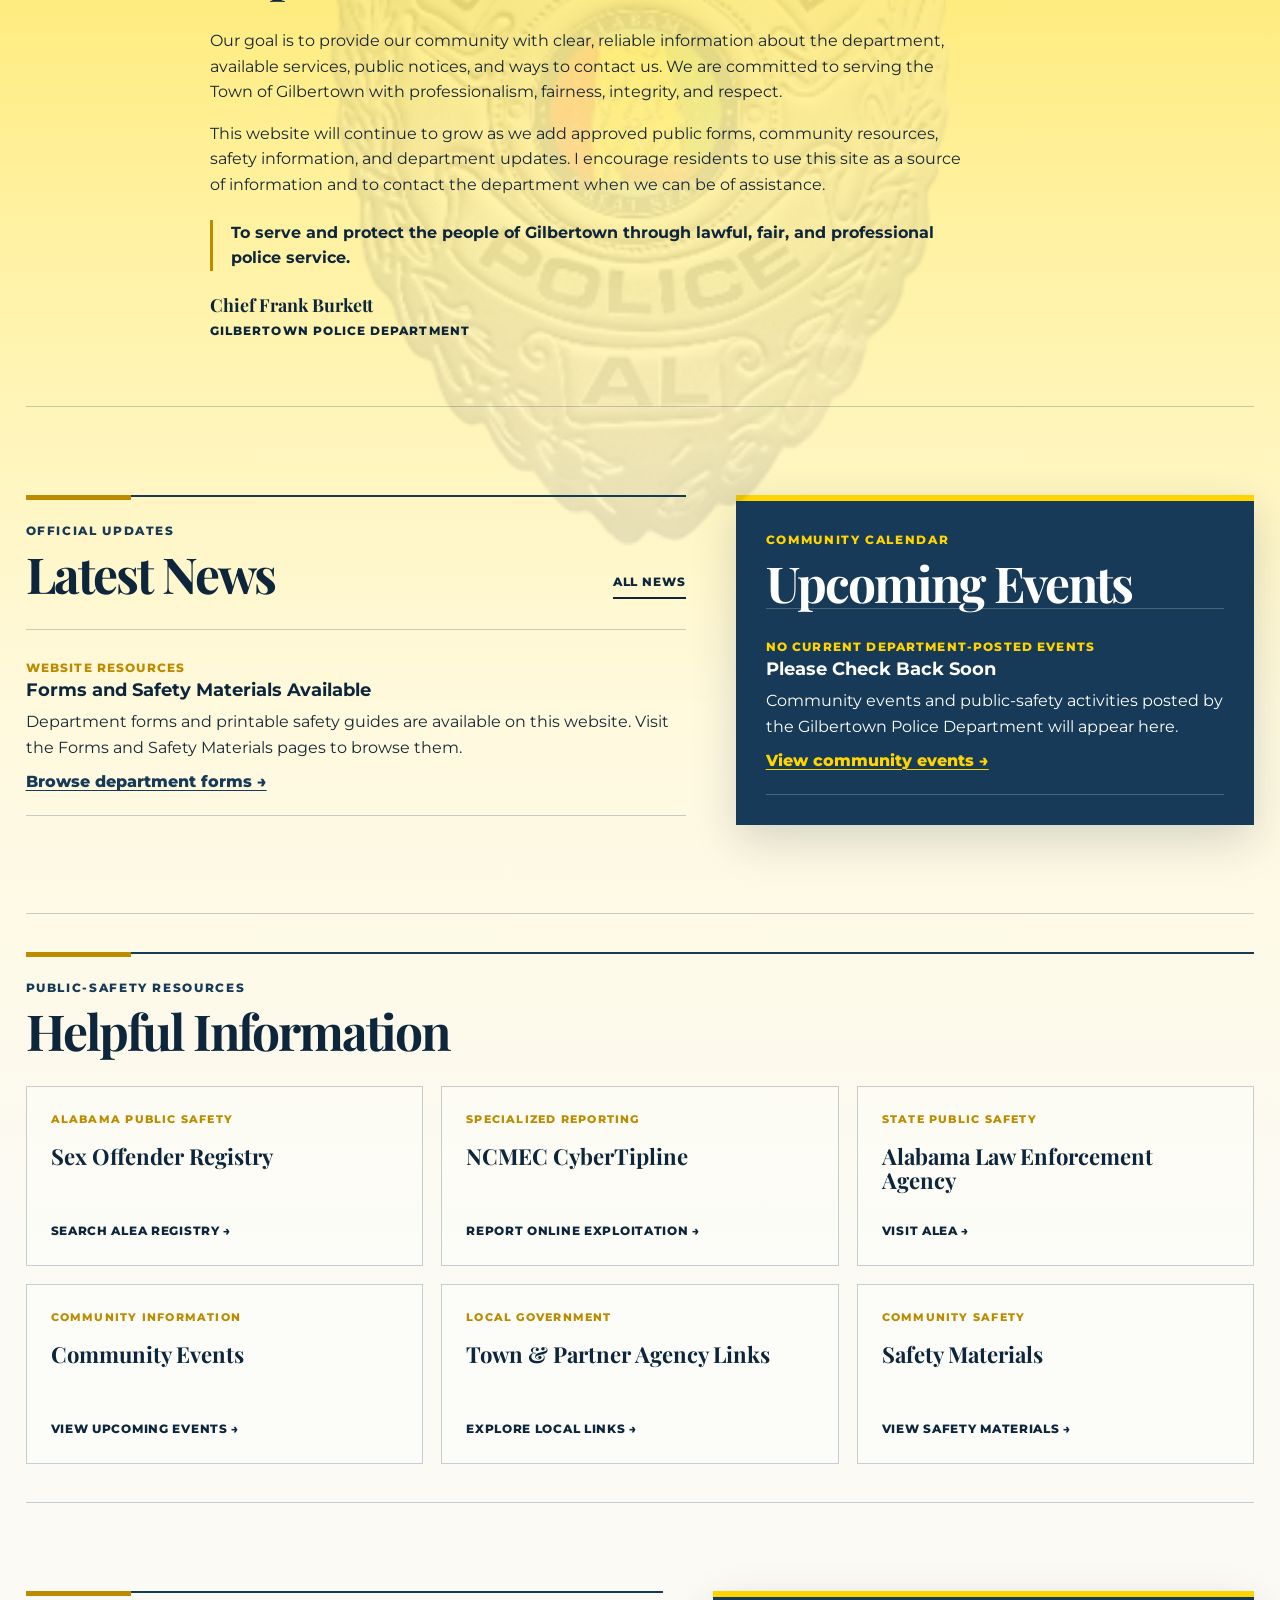
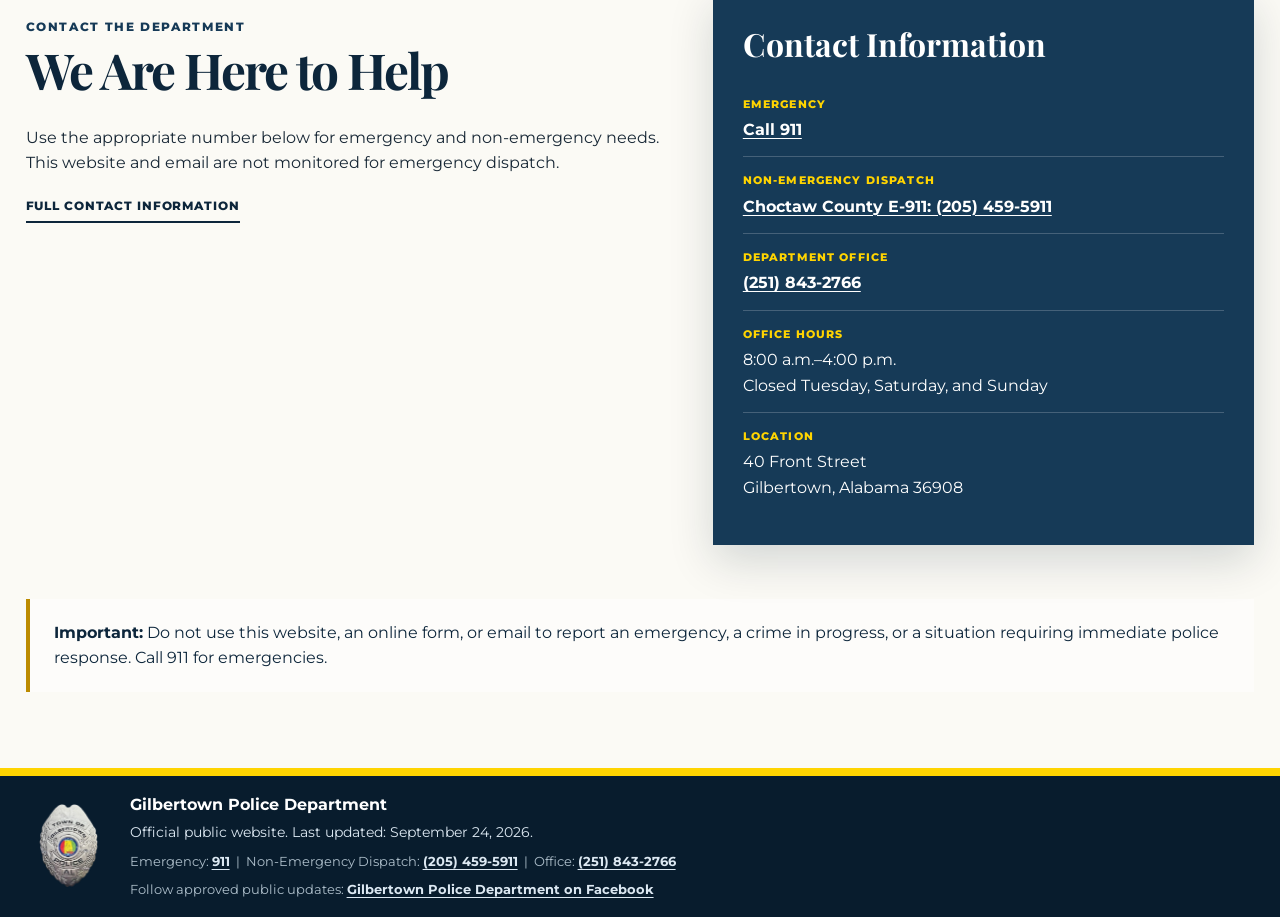
==== commit 2d65ca31: "Update news section and resource links in index.html" ====
--- a/index.html
+++ b/index.html
@@ -1424,22 +1424,13 @@
         </div>
 
         <article class="news-item">
-          <p class="news-date">September 18, 2026</p>
-          <h3>Website Under Development</h3>
+          <p class="news-date">Website Resources</p>
+          <h3>Forms and Safety Materials Available</h3>
           <p>
-            The Gilbertown Police Department is developing this official public website to
-            make department information, approved public forms, and public resources easier to find.
+            Department forms and printable safety guides are available on this
+            website. Visit the Forms and Safety Materials pages to browse them.
           </p>
-          <p><a href="news.html">Read news and public notices &#8594;</a></p>
-        </article>
-
-        <article class="news-item">
-          <p class="news-date">Coming Soon</p>
-          <h3>Public Forms and Community Resources</h3>
-          <p>
-            Approved public forms, helpful links, safety resources, and community notices
-            will be added as they are ready for publication.
-          </p>
+          <p><a href="forms.html">Browse department forms &#8594;</a></p>
         </article>
       </div>
 
@@ -1466,7 +1457,6 @@
             <p class="section-kicker">Public-Safety Resources</p>
             <h2 class="section-title" id="resources-heading">Helpful Information</h2>
           </div>
-          <a class="section-link" href="links.html">All helpful links</a>
         </div>
       </div>
 
@@ -1498,13 +1488,13 @@
         <a class="resource-card" href="links.html">
           <small>Local Government</small>
           <h3>Town &amp; Partner Agency Links</h3>
-          <span>Links coming soon &#8594;</span>
+          <span>Explore local links &#8594;</span>
         </a>
 
         <a class="resource-card" href="safety-materials.html">
           <small>Community Safety</small>
           <h3>Safety Materials</h3>
-          <span>Resources coming soon &#8594;</span>
+          <span>View safety materials &#8594;</span>
         </a>
       </div>
     </section>
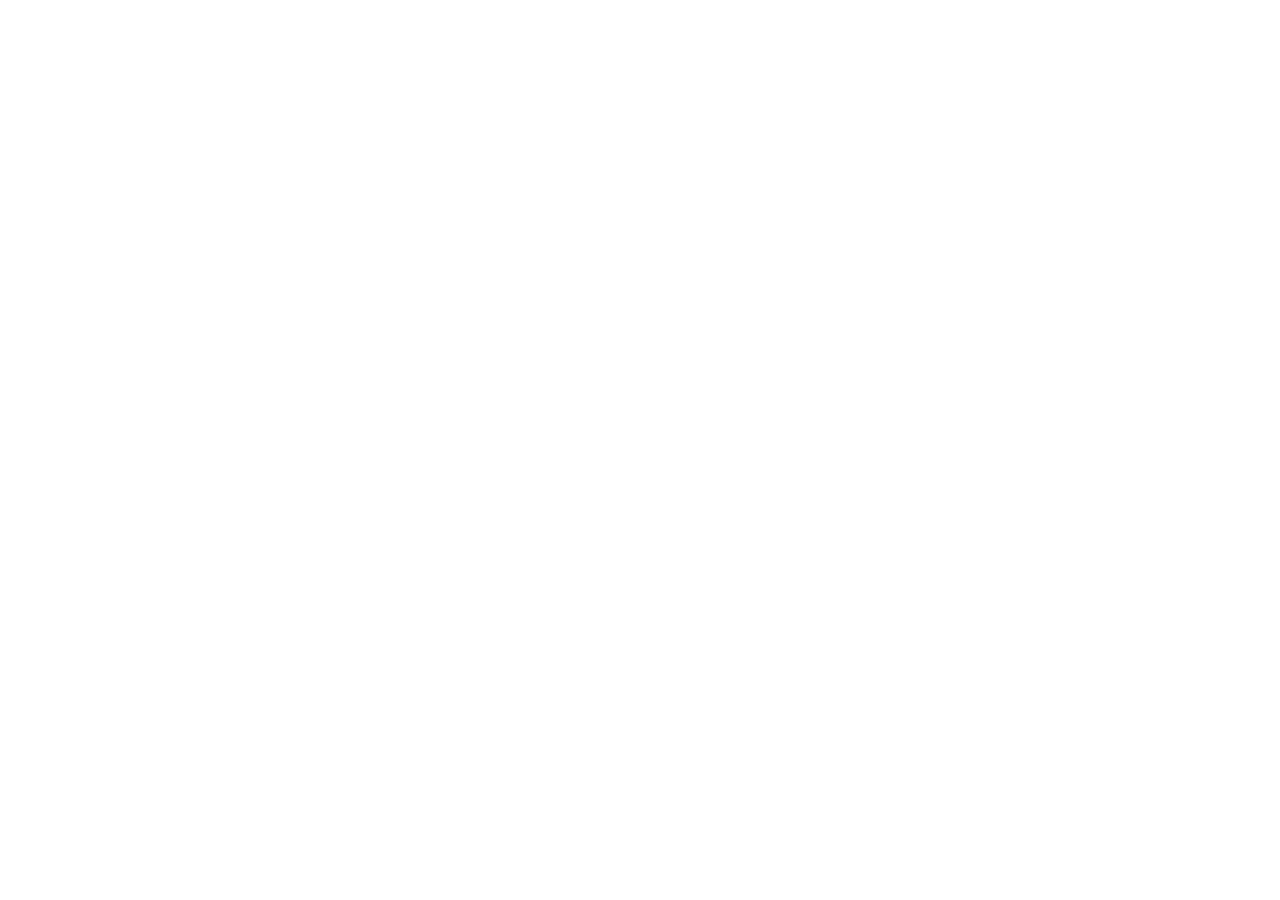
==== commit 73347863: "Update index.html" ====
--- a/index.html
+++ b/index.html
@@ -423,1270 +423,4 @@
     }
 
     .slide-3 {
-      background-image: url("assets/images/carousel-community.jpeg");
-    }
-
-    .slide-content {
-      position: relative;
-      z-index: 1;
-      width: min(96vw, 1920px);
-      margin: 0 auto;
-      padding: 0 0 52px;
-    }
-
-    .slide-text {
-      width: min(520px, 100%);
-      color: var(--yellow);
-      text-shadow: 0 1px 5px rgba(0, 0, 0, 0.65);
-    }
-
-    .slide-text h1,
-    .slide-text h2 {
-      margin: 0;
-      color: var(--yellow);
-      font-family: "Montserrat", Arial, Helvetica, sans-serif;
-      font-size: clamp(1.9rem, 4.2vw, 3.45rem);
-      font-weight: 800;
-      line-height: 1.05;
-      letter-spacing: 0.08em;
-      text-transform: uppercase;
-    }
-
-    .carousel-controls {
-      position: absolute;
-      z-index: 3;
-      right: 2%;
-      bottom: 28px;
-      display: flex;
-      align-items: center;
-      gap: 17px;
-      color: var(--yellow);
-    }
-
-    .carousel-control {
-      width: auto;
-      height: auto;
-      padding: 0;
-      color: var(--yellow);
-      background: transparent;
-      border: 0;
-      cursor: pointer;
-      font-size: 1.75rem;
-      font-weight: 300;
-      line-height: 1;
-      text-shadow: 0 1px 5px rgba(0, 0, 0, 0.65);
-      transition: color 0.2s ease, transform 0.2s ease;
-    }
-
-    .carousel-control:hover,
-    .carousel-control:focus {
-      color: #ffffff;
-      transform: scale(1.18);
-      outline: 2px solid var(--yellow);
-      outline-offset: 4px;
-    }
-
-    .carousel-dots {
-      display: flex;
-      align-items: center;
-      gap: 11px;
-    }
-
-    .carousel-dot {
-      width: 11px;
-      height: 11px;
-      padding: 0;
-      background: transparent;
-      border: 1.5px solid var(--yellow);
-      border-radius: 50%;
-      cursor: pointer;
-      transition: background 0.2s ease, border-color 0.2s ease, transform 0.2s ease;
-    }
-
-    .carousel-dot:hover,
-    .carousel-dot:focus {
-      background: rgba(255, 212, 0, 0.35);
-      border-color: #ffffff;
-      transform: scale(1.15);
-      outline: none;
-    }
-
-    .carousel-dot[aria-current="true"] {
-      background: var(--yellow);
-      border-color: var(--yellow);
-    }
-
-    .slide-counter {
-      min-width: 48px;
-      color: var(--yellow);
-      font-size: 0.68rem;
-      font-weight: 800;
-      letter-spacing: 0.12em;
-      text-align: center;
-      text-shadow: 0 1px 5px rgba(0, 0, 0, 0.65);
-    }
-
-    .public-alert {
-      width: 100%;
-      color: #ffffff;
-      background: var(--navy-dark);
-      border-top: 4px solid var(--yellow);
-      border-bottom: 4px solid var(--yellow);
-    }
-
-    .public-alert.hidden {
-      display: none;
-    }
-
-    .public-alert-content {
-      display: flex;
-      align-items: center;
-      justify-content: space-between;
-      gap: 20px;
-      padding: 18px 0;
-    }
-
-    .public-alert-text {
-      margin: 0;
-      font-size: 0.95rem;
-      font-weight: 600;
-    }
-
-    .public-alert-label {
-      display: inline-block;
-      margin-right: 11px;
-      color: var(--yellow);
-      font-size: 0.72rem;
-      font-weight: 800;
-      letter-spacing: 0.12em;
-      text-transform: uppercase;
-    }
-
-    .public-alert a {
-      position: relative;
-      padding-bottom: 3px;
-      color: var(--yellow);
-      border-bottom: 2px solid transparent;
-      text-decoration: none;
-      font-size: 0.78rem;
-      font-weight: 800;
-      letter-spacing: 0.07em;
-      text-transform: uppercase;
-      white-space: nowrap;
-      transition: color 0.2s ease, border-color 0.2s ease, transform 0.2s ease;
-    }
-
-    .public-alert a:hover,
-    .public-alert a:focus {
-      color: #ffffff;
-      border-bottom-color: var(--yellow);
-      transform: translateX(3px);
-      outline: none;
-    }
-
-    main {
-      padding: 65px 0 76px;
-    }
-
-    .section-heading {
-      display: flex;
-      align-items: end;
-      justify-content: space-between;
-      gap: 20px;
-      margin-bottom: 23px;
-    }
-
-    .quick-actions {
-      display: grid;
-      grid-template-columns: repeat(4, 1fr);
-      margin-bottom: 86px;
-      border-top: 1px solid var(--line);
-      border-bottom: 1px solid var(--line);
-    }
-
-    .quick-action {
-      min-height: 184px;
-      display: flex;
-      flex-direction: column;
-      justify-content: space-between;
-      padding: 25px;
-      color: var(--navy-dark);
-      border-right: 1px solid var(--line);
-      text-decoration: none;
-      transition: background 0.25s ease, color 0.25s ease, transform 0.25s ease;
-    }
-
-    .quick-action:first-child {
-      border-left: 1px solid var(--line);
-    }
-
-    .quick-action:hover,
-    .quick-action:focus {
-      color: #ffffff;
-      background: var(--navy);
-      transform: translateY(-5px);
-      outline: none;
-    }
-
-    .quick-action small {
-      color: var(--yellow-dark);
-      font-size: 0.7rem;
-      font-weight: 800;
-      letter-spacing: 0.11em;
-      text-transform: uppercase;
-    }
-
-    .quick-action:hover small,
-    .quick-action:focus small {
-      color: var(--yellow);
-    }
-
-    .quick-action h3 {
-      margin: 18px 0 0;
-      font-family: "Playfair Display", Georgia, serif;
-      font-size: 1.55rem;
-      line-height: 1.05;
-      letter-spacing: -0.03em;
-    }
-
-    .quick-action span {
-      margin-top: 18px;
-      font-size: 0.74rem;
-      font-weight: 800;
-      letter-spacing: 0.06em;
-      text-transform: uppercase;
-    }
-
-    .chief-welcome {
-      position: relative;
-      display: block;
-      isolation: isolate;
-      margin-bottom: 88px;
-      padding: 48px 0;
-      overflow: visible;
-      border-top: 1px solid var(--line);
-      border-bottom: 1px solid var(--line);
-    }
-
-    .chief-watermark {
-      position: absolute;
-      z-index: -1;
-      top: 50%;
-      left: 50%;
-      width: min(930px, 84vw);
-      height: min(930px, 84vw);
-      max-width: none;
-      object-fit: contain;
-      opacity: 0.115;
-      pointer-events: none;
-      transform: translate(-50%, -50%);
-    }
-
-    .chief-welcome-content {
-      position: relative;
-      z-index: 1;
-      width: min(860px, 100%);
-      margin: 0 auto;
-    }
-
-    .chief-welcome .section-title {
-      max-width: 710px;
-    }
-
-    .chief-welcome p {
-      max-width: 760px;
-    }
-
-    .chief-signature {
-      margin-top: 20px;
-      color: var(--navy-dark);
-      font-family: "Playfair Display", Georgia, serif;
-      font-size: 1.12rem;
-      font-weight: 700;
-    }
-
-    .chief-signature span {
-      display: block;
-      margin-top: 2px;
-      font-family: "Montserrat", Arial, Helvetica, sans-serif;
-      font-size: 0.74rem;
-      font-weight: 800;
-      letter-spacing: 0.09em;
-      text-transform: uppercase;
-    }
-
-    .mission-line {
-      margin-top: 22px;
-      padding-left: 18px;
-      color: var(--navy-dark);
-      border-left: 3px solid var(--yellow-dark);
-      font-weight: 700;
-    }
-
-    .updates-grid {
-      display: grid;
-      grid-template-columns: minmax(0, 1.12fr) minmax(280px, 0.88fr);
-      gap: 50px;
-      margin-bottom: 88px;
-    }
-
-    .news-item,
-    .event-item {
-      padding: 21px 0;
-      border-top: 1px solid var(--line);
-    }
-
-    .news-item:last-child,
-    .event-item:last-child {
-      border-bottom: 1px solid var(--line);
-    }
-
-    .news-date,
-    .event-date {
-      margin: 0 0 6px;
-      color: var(--yellow-dark);
-      font-size: 0.72rem;
-      font-weight: 800;
-      letter-spacing: 0.1em;
-      text-transform: uppercase;
-    }
-
-    .news-item h3,
-    .event-item h3 {
-      margin: 0;
-      color: var(--navy-dark);
-      font-size: 1.15rem;
-      line-height: 1.3;
-    }
-
-    .news-item p,
-    .event-item p {
-      margin: 8px 0 0;
-    }
-
-    .news-item a,
-    .event-item a {
-      color: var(--navy);
-      font-weight: 800;
-    }
-
-    .event-panel {
-      padding: 30px;
-      color: #ffffff;
-      background: var(--navy);
-      border-top: 6px solid var(--yellow);
-      box-shadow: var(--shadow);
-    }
-
-    .event-panel .section-kicker {
-      color: var(--yellow);
-    }
-
-    .event-panel .section-title {
-      color: #ffffff;
-    }
-
-    .event-panel .event-item {
-      border-color: rgba(255, 255, 255, 0.22);
-    }
-
-    .event-panel .event-date {
-      color: var(--yellow);
-    }
-
-    .event-panel .event-item h3 {
-      color: #ffffff;
-    }
-
-    .event-panel .event-item a {
-      color: var(--yellow);
-    }
-
-    .resources-section {
-      margin-bottom: 88px;
-      padding: 38px 0;
-      border-top: 1px solid var(--line);
-      border-bottom: 1px solid var(--line);
-    }
-
-    .resource-grid {
-      display: grid;
-      grid-template-columns: repeat(3, 1fr);
-      gap: 18px;
-      margin-top: 25px;
-    }
-
-    .resource-card {
-      min-height: 180px;
-      display: flex;
-      flex-direction: column;
-      padding: 24px;
-      color: var(--navy-dark);
-      background: rgba(255, 255, 255, 0.28);
-      border: 1px solid var(--line);
-      text-decoration: none;
-      transition: background 0.25s ease, color 0.25s ease, transform 0.25s ease;
-    }
-
-    .resource-card:hover,
-    .resource-card:focus {
-      color: #ffffff;
-      background: var(--navy);
-      transform: translateY(-4px);
-      outline: none;
-    }
-
-    .resource-card small {
-      color: var(--yellow-dark);
-      font-size: 0.69rem;
-      font-weight: 800;
-      letter-spacing: 0.11em;
-      text-transform: uppercase;
-    }
-
-    .resource-card:hover small,
-    .resource-card:focus small {
-      color: var(--yellow);
-    }
-
-    .resource-card h3 {
-      margin: 15px 0 0;
-      font-family: "Playfair Display", Georgia, serif;
-      font-size: 1.38rem;
-      line-height: 1.1;
-    }
-
-    .resource-card span {
-      margin-top: auto;
-      padding-top: 17px;
-      font-size: 0.73rem;
-      font-weight: 800;
-      letter-spacing: 0.06em;
-      text-transform: uppercase;
-    }
-
-    .contact-section {
-      display: grid;
-      grid-template-columns: minmax(0, 1fr) minmax(300px, 0.85fr);
-      gap: 50px;
-      align-items: start;
-      margin-bottom: 54px;
-    }
-
-    .contact-intro p {
-      max-width: 680px;
-    }
-
-    .contact-panel {
-      padding: 30px;
-      color: #ffffff;
-      background: var(--navy);
-      border-top: 6px solid var(--yellow);
-      box-shadow: var(--shadow);
-    }
-
-    .contact-panel h2 {
-      margin: 0 0 20px;
-      color: #ffffff;
-      font-family: "Playfair Display", Georgia, serif;
-      font-size: 2rem;
-      line-height: 1.05;
-    }
-
-    .contact-line {
-      padding: 14px 0;
-      border-bottom: 1px solid rgba(255, 255, 255, 0.2);
-    }
-
-    .contact-line:last-child {
-      border-bottom: 0;
-    }
-
-    .contact-line strong {
-      display: block;
-      margin-bottom: 4px;
-      color: var(--yellow);
-      font-size: 0.71rem;
-      font-weight: 800;
-      letter-spacing: 0.1em;
-      text-transform: uppercase;
-    }
-
-    .contact-line a {
-      color: #ffffff;
-      font-weight: 700;
-    }
-
-    .contact-note {
-      margin-top: 28px;
-      padding: 21px 24px;
-      color: var(--navy-dark);
-      background: rgba(255, 255, 255, 0.52);
-      border-left: 4px solid var(--yellow-dark);
-    }
-
-    .contact-note p {
-      margin: 0;
-    }
-
-    main a:not(.quick-action):not(.resource-card):not(.section-link) {
-      position: relative;
-      text-decoration-thickness: 1px;
-      text-underline-offset: 3px;
-      transition: color 0.2s ease, text-decoration-color 0.2s ease, opacity 0.2s ease;
-    }
-
-    main a:not(.quick-action):not(.resource-card):not(.section-link):hover,
-    main a:not(.quick-action):not(.resource-card):not(.section-link):focus {
-      color: var(--yellow-dark);
-      text-decoration-color: currentColor;
-      outline: none;
-    }
-
-    .contact-panel a:hover,
-    .contact-panel a:focus,
-    .event-panel a:hover,
-    .event-panel a:focus {
-      color: #ffffff;
-      text-decoration-color: var(--yellow);
-    }
-
-    footer {
-      width: 100%;
-      padding: 12px 0;
-      color: #dce8f2;
-      background: var(--navy-deep);
-      border-top: 8px solid var(--yellow);
-    }
-
-    .footer-content {
-      display: flex;
-      align-items: center;
-      gap: 18px;
-    }
-
-    .footer-badge {
-      width: 86px;
-      height: 86px;
-      max-width: none;
-      object-fit: contain;
-      flex: 0 0 auto;
-      transition: transform 0.25s ease;
-    }
-
-    .footer-badge:hover {
-      transform: scale(1.04);
-    }
-
-    .footer-contacts {
-      margin-top: 8px;
-      color: #aebfcb;
-      font-size: 0.8rem;
-    }
-
-    footer a {
-      color: #dce8f2;
-      text-decoration-thickness: 1px;
-      text-underline-offset: 3px;
-      font-weight: 700;
-      transition: color 0.2s ease, text-decoration-color 0.2s ease;
-    }
-
-    footer a:hover,
-    footer a:focus {
-      color: var(--yellow);
-      text-decoration-color: currentColor;
-      outline: none;
-    }
-
-    footer strong {
-      color: #ffffff;
-    }
-
-    footer p {
-      margin: 4px 0;
-    }
-
-    .small {
-      font-size: 0.87rem;
-    }
-
-    @media (max-width: 1100px) {
-      .masthead {
-        grid-template-columns: minmax(0, 1fr) auto;
-      }
-
-      .header-location {
-        display: none;
-      }
-    }
-
-    @media (max-width: 900px) {
-      .wrap,
-      .slide-content {
-        width: min(1440px, 94%);
-      }
-
-      .menu-grid,
-      .quick-actions {
-        grid-template-columns: repeat(2, 1fr);
-      }
-
-      .quick-action:nth-child(3) {
-        border-left: 1px solid var(--line);
-      }
-
-      .updates-grid,
-      .contact-section {
-        grid-template-columns: 1fr;
-        gap: 42px;
-      }
-
-      .resource-grid {
-        grid-template-columns: repeat(2, 1fr);
-      }
-
-      .slide {
-        min-height: 610px;
-      }
-    }
-
-    @media (max-width: 560px) {
-      body {
-        background: linear-gradient(
-          180deg,
-          #ffd400 0,
-          #ffd400 76rem,
-          #ffe65b 105rem,
-          #fff1a4 137rem,
-          #fff9dd 171rem,
-          #fbfaf5 210rem,
-          #fbfaf5 100%
-        );
-      }
-
-      .wrap,
-      .slide-content {
-        width: min(1440px, 92%);
-      }
-
-      .masthead {
-        min-height: 112px;
-        display: flex;
-        align-items: center;
-        justify-content: space-between;
-        gap: 12px;
-        padding: 14px 0;
-      }
-
-      .brand {
-        gap: 10px;
-      }
-
-      .brand-badge {
-        width: 99px;
-        height: 99px;
-      }
-
-      .brand-town {
-        font-size: clamp(1.75rem, 8vw, 2.35rem);
-      }
-
-      .brand-department {
-        margin-top: 7px;
-        font-size: 0.61rem;
-        letter-spacing: 0.15em;
-      }
-
-      .explore-button {
-        min-width: 112px;
-        gap: 8px;
-        padding: 11px 12px;
-        font-size: 0.7rem;
-      }
-
-      .menu-grid {
-        grid-template-columns: 1fr;
-        padding: 10px 0 18px;
-      }
-
-      .site-menu a {
-        padding: 12px 13px;
-      }
-
-      .slide {
-        min-height: 580px;
-      }
-
-      .slide-content {
-        padding: 0 0 72px;
-      }
-
-      .slide-text {
-        width: min(400px, 100%);
-      }
-
-      .carousel-controls {
-        right: 4%;
-        bottom: 23px;
-        gap: 14px;
-      }
-
-      .carousel-control {
-        font-size: 1.55rem;
-      }
-
-      .slide-counter {
-        min-width: 40px;
-        font-size: 0.62rem;
-      }
-
-      main {
-        padding: 52px 0 60px;
-      }
-
-      .section-heading {
-        display: block;
-      }
-
-      .section-link {
-        margin-top: 12px;
-      }
-
-      .section-rule {
-        margin-bottom: 24px;
-      }
-
-      .public-alert-content {
-        display: block;
-      }
-
-      .public-alert a {
-        display: inline-block;
-        margin-top: 8px;
-      }
-
-      .quick-actions {
-        grid-template-columns: 1fr;
-        margin-bottom: 58px;
-      }
-
-      .quick-action,
-      .quick-action:first-child,
-      .quick-action:nth-child(3) {
-        min-height: 145px;
-        border-left: 1px solid var(--line);
-        border-bottom: 1px solid var(--line);
-      }
-
-      .chief-welcome {
-        margin-bottom: 58px;
-        padding: 40px 0;
-      }
-
-      .chief-watermark {
-        width: min(780px, 136vw);
-        height: min(780px, 136vw);
-        opacity: 0.085;
-      }
-
-      .updates-grid {
-        margin-bottom: 58px;
-      }
-
-      .resource-grid {
-        grid-template-columns: 1fr;
-      }
-
-      .resources-section {
-        margin-bottom: 58px;
-      }
-
-      .footer-content {
-        align-items: center;
-      }
-
-      .footer-badge {
-        width: 66px;
-        height: 66px;
-      }
-
-      .footer-contacts {
-        line-height: 1.55;
-      }
-    }
-
-    @media (prefers-reduced-motion: reduce) {
-      *,
-      *::before,
-      *::after {
-        scroll-behavior: auto !important;
-        transition-duration: 0.01ms !important;
-        animation-duration: 0.01ms !important;
-        animation-iteration-count: 1 !important;
-      }
-    }
-  </style>
-</head>
-
-<body>
-  <div class="emergency-strip">
-    For emergencies or crimes in progress, call <a href="tel:911">911</a>.
-  </div>
-
-  <header class="site-header">
-    <div class="wrap">
-      <div class="masthead">
-        <a class="brand" href="index.html" aria-label="Gilbertown Police Department home">
-          <img class="brand-badge" src="assets/images/badge.png" alt="Gilbertown Police Department badge">
-
-          <span class="brand-text">
-            <span class="brand-town">Gilbertown</span>
-            <span class="brand-department">Police Department</span>
-          </span>
-        </a>
-
-        <a
-          class="header-location"
-          href="https://www.gilbertown.org/"
-          target="_blank"
-          rel="noopener noreferrer"
-          aria-label="Visit the official Town of Gilbertown website"
-        >
-          <span>
-            <strong>Town of Gilbertown</strong>
-            <span>Choctaw County · Alabama</span>
-          </span>
-        </a>
-
-        <button class="explore-button" id="explore-button" type="button" aria-expanded="false" aria-controls="site-menu">
-          Explore
-          <span class="menu-icon" aria-hidden="true">
-            <span></span>
-            <span></span>
-            <span></span>
-          </span>
-        </button>
-      </div>
-    </div>
-
-    <nav class="site-menu" id="site-menu" aria-label="Primary navigation">
-      <div class="wrap menu-grid">
-        <a href="index.html" aria-current="page">Home</a>
-        <a href="about.html">About</a>
-        <a href="services.html">Services</a>
-        <a href="forms.html">Forms</a>
-        <a href="news.html">News &amp; Notices</a>
-        <a href="events.html">Community Events</a>
-        <a href="links.html">Helpful Links</a>
-        <a href="safety-materials.html">Safety Materials</a>
-        <a href="tips.html">Submit a Tip</a>
-        <a href="contact.html">Contact</a>
-      </div>
-    </nav>
-  </header>
-
-  <section class="carousel" id="homepage-carousel" aria-label="Gilbertown Police Department featured information" aria-roledescription="carousel">
-    <div class="carousel-track" id="carousel-track">
-      <article class="slide slide-1" role="group" aria-roledescription="slide" aria-label="1 of 3">
-        <div class="slide-content">
-          <div class="slide-text">
-            <h1>Focused on Public Safety</h1>
-          </div>
-        </div>
-      </article>
-
-      <article class="slide slide-2" role="group" aria-roledescription="slide" aria-label="2 of 3">
-        <div class="slide-content">
-          <div class="slide-text">
-            <h2>Services &amp; Forms</h2>
-          </div>
-        </div>
-      </article>
-
-      <article class="slide slide-3" role="group" aria-roledescription="slide" aria-label="3 of 3">
-        <div class="slide-content">
-          <div class="slide-text">
-            <h2>Stay Connected</h2>
-          </div>
-        </div>
-      </article>
-    </div>
-
-    <div class="carousel-controls" aria-label="Carousel controls">
-      <button class="carousel-control" id="previous-slide" type="button" aria-label="Previous slide">&#8592;</button>
-
-      <div class="carousel-dots" role="group" aria-label="Choose a slide">
-        <button class="carousel-dot" type="button" aria-label="Show slide 1" aria-current="true" data-slide="0"></button>
-        <button class="carousel-dot" type="button" aria-label="Show slide 2" aria-current="false" data-slide="1"></button>
-        <button class="carousel-dot" type="button" aria-label="Show slide 3" aria-current="false" data-slide="2"></button>
-      </div>
-
-      <span class="slide-counter" id="slide-counter" aria-live="polite">01 / 03</span>
-
-      <button class="carousel-control" id="next-slide" type="button" aria-label="Next slide">&#8594;</button>
-    </div>
-  </section>
-
-  <section class="public-alert hidden" aria-label="Public notice">
-    <div class="wrap public-alert-content">
-      <p class="public-alert-text">
-        <span class="public-alert-label">Public Notice</span>
-        Replace this text with the current approved notice.
-      </p>
-      <a href="news.html">Read Notice &#8594;</a>
-    </div>
-  </section>
-
-  <main class="wrap">
-    <section aria-labelledby="quick-actions-heading">
-      <div class="section-rule">
-        <div class="section-heading">
-          <div>
-            <p class="section-kicker">Public Resources</p>
-            <h2 class="section-title" id="quick-actions-heading">How Can We Help?</h2>
-          </div>
-          <a class="section-link" href="services.html">View all services</a>
-        </div>
-      </div>
-
-      <div class="quick-actions">
-        <a class="quick-action" href="tips.html">
-          <small>Share Information</small>
-          <h3>Submit a Tip</h3>
-          <span>Send a tip safely &#8594;</span>
-        </a>
-
-        <a class="quick-action" href="forms.html">
-          <small>Public Documents</small>
-          <h3>Department Forms</h3>
-          <span>View available forms &#8594;</span>
-        </a>
-
-        <a class="quick-action" href="services.html">
-          <small>Community Services</small>
-          <h3>Department Services</h3>
-          <span>Explore services &#8594;</span>
-        </a>
-
-        <a class="quick-action" href="links.html">
-          <small>Public Resources</small>
-          <h3>Helpful Links</h3>
-          <span>Find community resources &#8594;</span>
-        </a>
-      </div>
-    </section>
-
-    <section class="chief-welcome" aria-labelledby="chief-welcome-heading">
-      <img class="chief-watermark" src="assets/images/badge.png" alt="" aria-hidden="true">
-
-      <div class="chief-welcome-content">
-        <div class="section-rule">
-          <p class="section-kicker">A Message From the Chief</p>
-          <h2 class="section-title" id="chief-welcome-heading">Welcome to the Gilbertown Police Department</h2>
-        </div>
-
-        <p>
-          Our goal is to provide our community with clear, reliable information about the
-          department, available services, public notices, and ways to contact us. We are
-          committed to serving the Town of Gilbertown with professionalism, fairness,
-          integrity, and respect.
-        </p>
-
-        <p>
-          This website will continue to grow as we add approved public forms, community
-          resources, safety information, and department updates. I encourage residents to
-          use this site as a source of information and to contact the department when we can
-          be of assistance.
-        </p>
-
-        <p class="mission-line">
-          To serve and protect the people of Gilbertown through lawful, fair, and professional police service.
-        </p>
-
-        <p class="chief-signature">
-          Chief Frank Burkett
-          <span>Gilbertown Police Department</span>
-        </p>
-      </div>
-    </section>
-
-    <section class="updates-grid" aria-label="News and community events">
-      <div>
-        <div class="section-rule">
-          <div class="section-heading">
-            <div>
-              <p class="section-kicker">Official Updates</p>
-              <h2 class="section-title">Latest News</h2>
-            </div>
-            <a class="section-link" href="news.html">All news</a>
-          </div>
-        </div>
-
-        <article class="news-item">
-          <p class="news-date">Website Resources</p>
-          <h3>Forms and Safety Materials Available</h3>
-          <p>
-            Department forms and printable safety guides are available on this
-            website. Visit the Forms and Safety Materials pages to browse them.
-          </p>
-          <p><a href="forms.html">Browse department forms &#8594;</a></p>
-        </article>
-      </div>
-
-      <aside class="event-panel">
-        <p class="section-kicker">Community Calendar</p>
-        <h2 class="section-title">Upcoming Events</h2>
-
-        <article class="event-item">
-          <p class="event-date">No Current Department-Posted Events</p>
-          <h3>Please Check Back Soon</h3>
-          <p>
-            Community events and public-safety activities posted by the Gilbertown Police
-            Department will appear here.
-          </p>
-          <p><a href="events.html">View community events &#8594;</a></p>
-        </article>
-      </aside>
-    </section>
-
-    <section class="resources-section" aria-labelledby="resources-heading">
-      <div class="section-rule">
-        <div class="section-heading">
-          <div>
-            <p class="section-kicker">Public-Safety Resources</p>
-            <h2 class="section-title" id="resources-heading">Helpful Information</h2>
-          </div>
-        </div>
-      </div>
-
-      <div class="resource-grid">
-        <a class="resource-card" href="https://app.alea.gov/Community/" target="_blank" rel="noopener noreferrer">
-          <small>Alabama Public Safety</small>
-          <h3>Sex Offender Registry</h3>
-          <span>Search ALEA registry &#8594;</span>
-        </a>
-
-        <a class="resource-card" href="https://report.cybertip.org/" target="_blank" rel="noopener noreferrer">
-          <small>Specialized Reporting</small>
-          <h3>NCMEC CyberTipline</h3>
-          <span>Report online exploitation &#8594;</span>
-        </a>
-
-        <a class="resource-card" href="https://www.alea.gov/" target="_blank" rel="noopener noreferrer">
-          <small>State Public Safety</small>
-          <h3>Alabama Law Enforcement Agency</h3>
-          <span>Visit ALEA &#8594;</span>
-        </a>
-
-        <a class="resource-card" href="events.html">
-          <small>Community Information</small>
-          <h3>Community Events</h3>
-          <span>View upcoming events &#8594;</span>
-        </a>
-
-        <a class="resource-card" href="links.html">
-          <small>Local Government</small>
-          <h3>Town &amp; Partner Agency Links</h3>
-          <span>Explore local links &#8594;</span>
-        </a>
-
-        <a class="resource-card" href="safety-materials.html">
-          <small>Community Safety</small>
-          <h3>Safety Materials</h3>
-          <span>View safety materials &#8594;</span>
-        </a>
-      </div>
-    </section>
-
-    <section class="contact-section" aria-labelledby="contact-heading">
-      <div class="contact-intro">
-        <div class="section-rule">
-          <p class="section-kicker">Contact the Department</p>
-          <h2 class="section-title" id="contact-heading">We Are Here to Help</h2>
-        </div>
-
-        <p>
-          Use the appropriate number below for emergency and non-emergency needs. This
-          website and email are not monitored for emergency dispatch.
-        </p>
-
-        <a class="section-link" href="contact.html">Full contact information</a>
-      </div>
-
-      <aside class="contact-panel">
-        <h2>Contact Information</h2>
-
-        <div class="contact-line">
-          <strong>Emergency</strong>
-          <a href="tel:911">Call 911</a>
-        </div>
-
-        <div class="contact-line">
-          <strong>Non-Emergency Dispatch</strong>
-          <a href="tel:+12054595911">Choctaw County E-911: (205) 459-5911</a>
-        </div>
-
-        <div class="contact-line">
-          <strong>Department Office</strong>
-          <a href="tel:+12518432766">(251) 843-2766</a>
-        </div>
-
-        <div class="contact-line">
-          <strong>Office Hours</strong>
-          8:00 a.m.–4:00 p.m.<br>
-          Closed Tuesday, Saturday, and Sunday
-        </div>
-
-        <div class="contact-line">
-          <strong>Location</strong>
-          40 Front Street<br>
-          Gilbertown, Alabama 36908
-        </div>
-      </aside>
-    </section>
-
-    <section class="contact-note">
-      <p>
-        <strong>Important:</strong> Do not use this website, an online form, or email to
-        report an emergency, a crime in progress, or a situation requiring immediate police
-        response. Call 911 for emergencies.
-      </p>
-    </section>
-  </main>
-
-  <footer>
-    <div class="wrap footer-content">
-      <img class="footer-badge" src="assets/images/badge.png" alt="Gilbertown Police Department badge">
-
-      <div>
-        <p><strong>Gilbertown Police Department</strong></p>
-        <p class="small">Official public website. Last updated: September 24, 2026.</p>
-
-        <p class="footer-contacts">
-          Emergency: <a href="tel:911">911</a>
-          &nbsp;|&nbsp;
-          Non-Emergency Dispatch:
-          <a href="tel:+12054595911">(205) 459-5911</a>
-          &nbsp;|&nbsp;
-          Office:
-          <a href="tel:+12518432766">(251) 843-2766</a>
-        </p>
-
-        <p class="footer-contacts">
-          Follow approved public updates:
-          <a
-            href="https://www.facebook.com/profile.php?id=61558416355452"
-            target="_blank"
-            rel="noopener noreferrer"
-          >
-            Gilbertown Police Department on Facebook
-          </a>
-        </p>
-      </div>
-    </div>
-  </footer>
-
-  <script>
-    const menuButton = document.getElementById("explore-button");
-    const siteMenu = document.getElementById("site-menu");
-
-    menuButton.addEventListener("click", () => {
-      const isOpen = siteMenu.classList.toggle("open");
-      menuButton.setAttribute("aria-expanded", String(isOpen));
-    });
-
-    const carousel = document.getElementById("homepage-carousel");
-    const track = document.getElementById("carousel-track");
-    const slides = Array.from(document.querySelectorAll(".slide"));
-    const dots = Array.from(document.querySelectorAll(".carousel-dot"));
-    const previousButton = document.getElementById("previous-slide");
-    const nextButton = document.getElementById("next-slide");
-    const slideCounter = document.getElementById("slide-counter");
-
-    let currentSlide = 0;
-    let autoRotateTimer;
-    const autoRotateDelay = 6375;
-    const motionReduced = window.matchMedia("(prefers-reduced-motion: reduce)").matches;
-
-    function showSlide(index) {
-      currentSlide = (index + slides.length) % slides.length;
-      track.style.transform = `translateX(-${currentSlide * 100}%)`;
-
-      dots.forEach((dot, dotIndex) => {
-        dot.setAttribute("aria-current", dotIndex === currentSlide ? "true" : "false");
-      });
-
-      slideCounter.textContent = `${String(currentSlide + 1).padStart(2, "0")} / ${String(slides.length).padStart(2, "0")}`;
-    }
-
-    function stopAutoRotate() {
-      clearInterval(autoRotateTimer);
-    }
-
-    function startAutoRotate() {
-      if (motionReduced) return;
-
-      stopAutoRotate();
-
-      autoRotateTimer = setInterval(() => {
-        showSlide(currentSlide + 1);
-      }, autoRotateDelay);
-    }
-
-    function interactWithCarousel() {
-      stopAutoRotate();
-      startAutoRotate();
-    }
-
-    previousButton.addEventListener("click", () => {
-      showSlide(currentSlide - 1);
-      interactWithCarousel();
-    });
-
-    nextButton.addEventListener("click", () => {
-      showSlide(currentSlide + 1);
-      interactWithCarousel();
-    });
-
-    dots.forEach((dot) => {
-      dot.addEventListener("click", () => {
-        showSlide(Number(dot.dataset.slide));
-        interactWithCarousel();
-      });
-    });
-
-    carousel.addEventListener("mouseenter", stopAutoRotate);
-    carousel.addEventListener("mouseleave", startAutoRotate);
-    carousel.addEventListener("focusin", stopAutoRotate);
-    carousel.addEventListener("focusout", startAutoRotate);
-
-    document.addEventListener("visibilitychange", () => {
-      if (document.hidden) {
-        stopAutoRotate();
-      } else {
-        startAutoRotate();
-      }
-    });
-
-    document.addEventListener("keydown", (event) => {
-      const tag = document.activeElement.tagName.toLowerCase();
-
-      if (tag === "input" || tag === "textarea") return;
-
-      if (event.key === "ArrowLeft") {
-        showSlide(currentSlide - 1);
-        interactWithCarousel();
-      }
-
-      if (event.key === "ArrowRight") {
-        showSlide(currentSlide + 1);
-        interactWithCarousel();
-      }
-    });
-
-    showSlide(0);
-    startAutoRotate();
-  </script>
-</body>
-</html>
+      background-image:
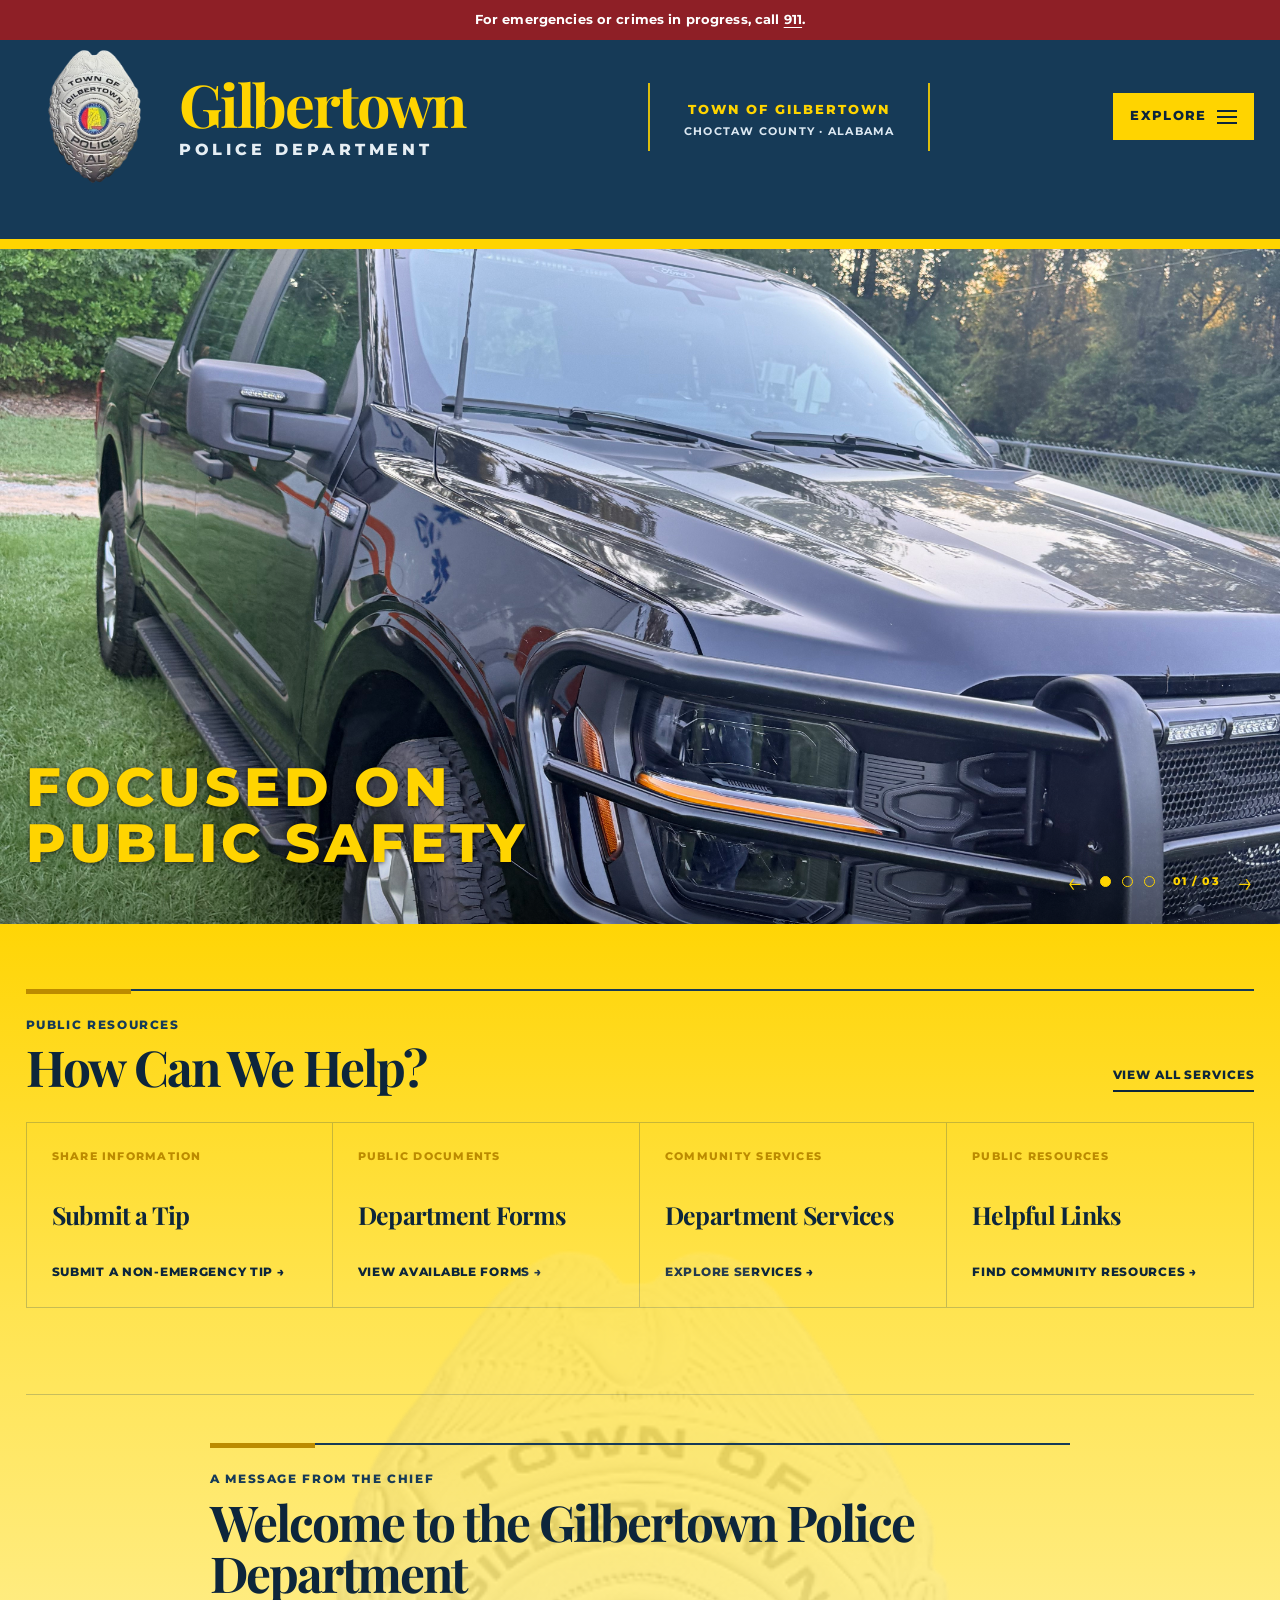
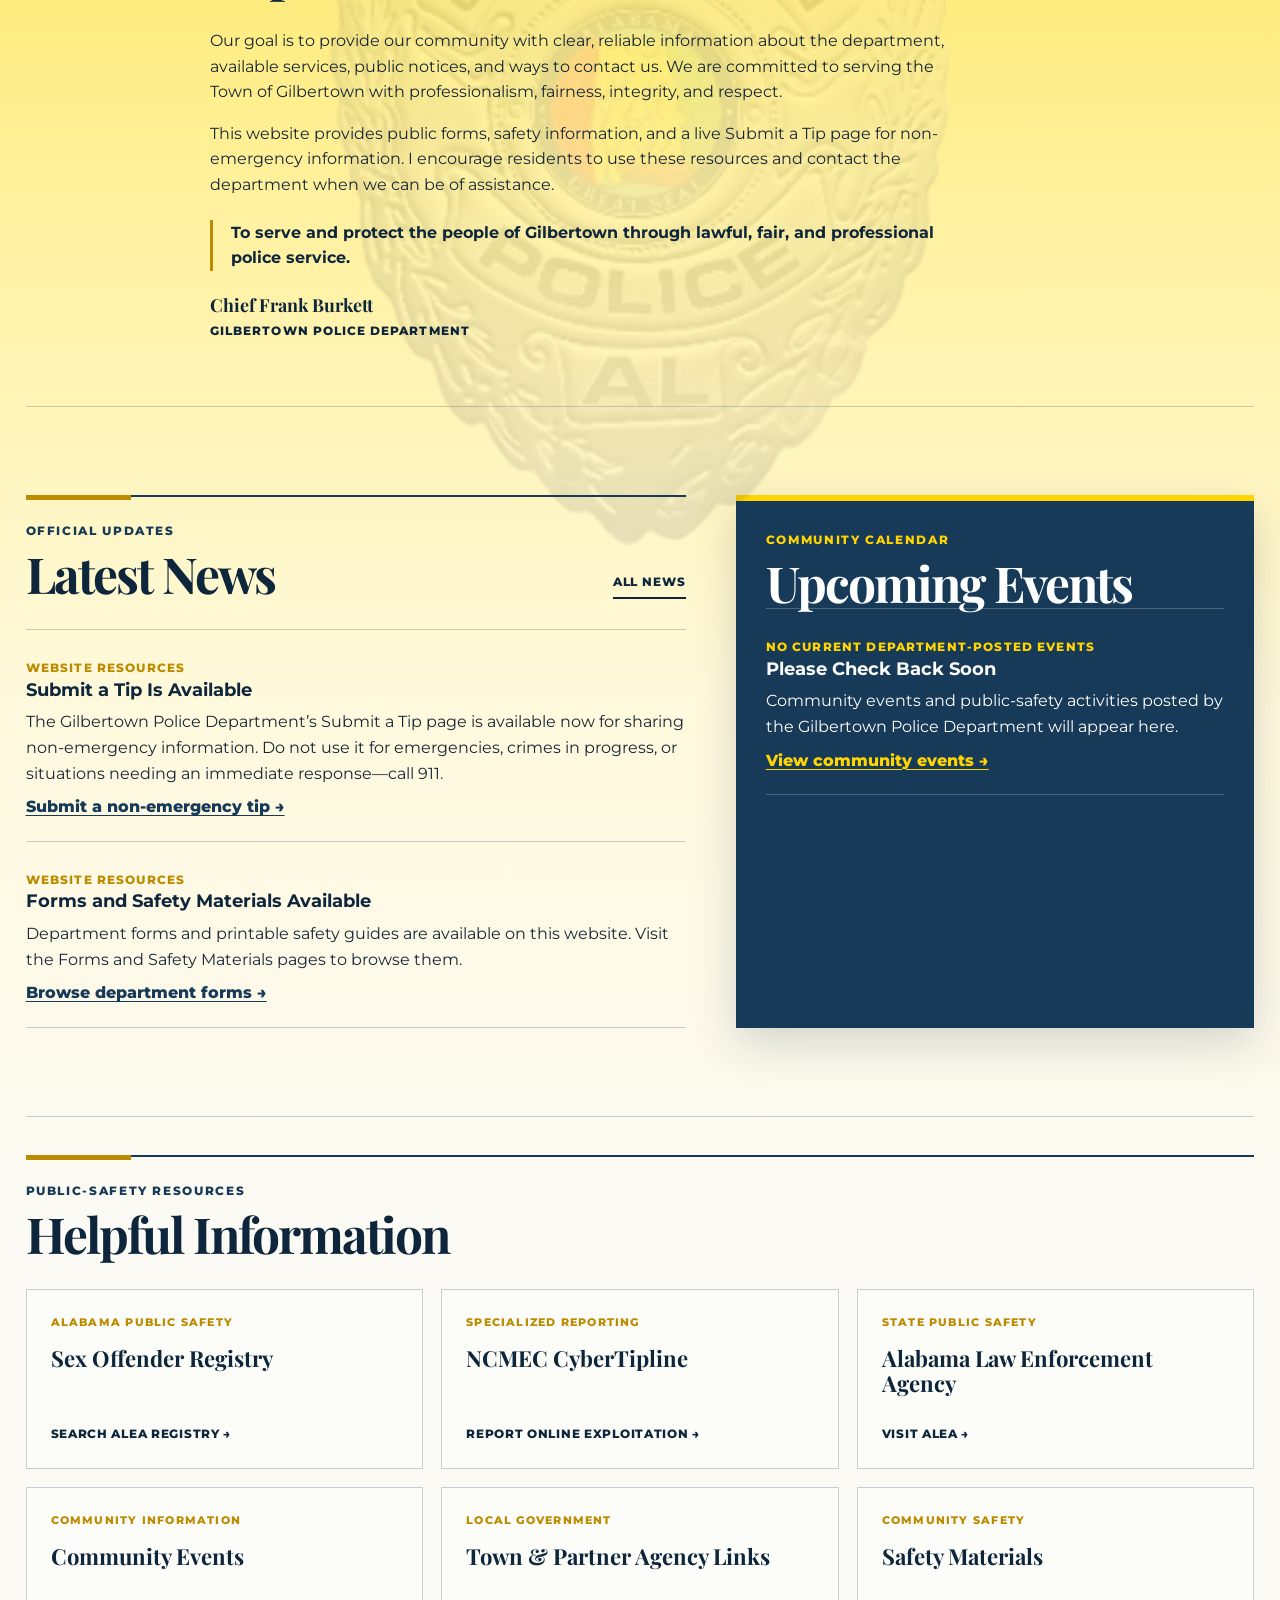
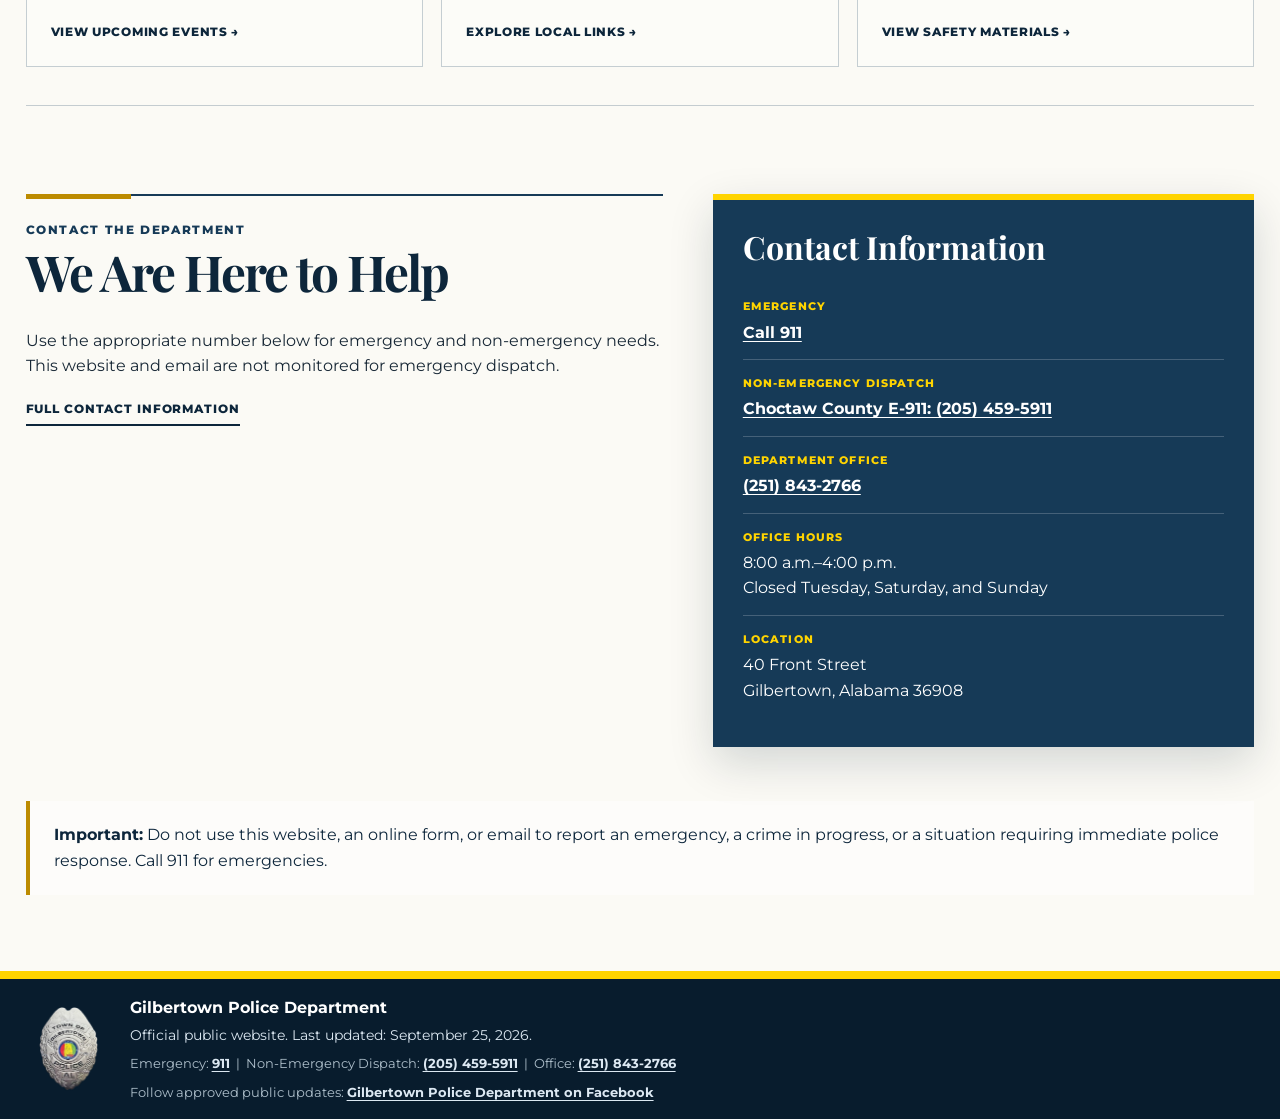
==== commit 64323b00: "Update print statement from 'Hello' to 'Goodbye'" ====
--- a/index.html
+++ b/index.html
@@ -3,7 +3,10 @@
 <head>
   <meta charset="utf-8">
   <meta name="viewport" content="width=device-width, initial-scale=1">
-  <meta name="description" content="Official public website of the Gilbertown Police Department in Gilbertown, Alabama.">
+  <meta
+    name="description"
+    content="Official public website of the Gilbertown Police Department in Gilbertown, Alabama."
+  >
   <title>Gilbertown Police Department | Gilbertown, Alabama</title>
 
   <link rel="preconnect" href="https://fonts.googleapis.com">
@@ -347,7 +350,13 @@
       font-size: 0.92rem;
       font-weight: 700;
       border-left: 3px solid transparent;
-      transition: color 0.22s ease, background 0.22s ease, border-color 0.22s ease, padding-left 0.22s ease, opacity 0.65s ease, transform 0.9s cubic-bezier(0.22, 1, 0.36, 1);
+      transition:
+        color 0.22s ease,
+        background 0.22s ease,
+        border-color 0.22s ease,
+        padding-left 0.22s ease,
+        opacity 0.65s ease,
+        transform 0.9s cubic-bezier(0.22, 1, 0.36, 1);
     }
 
     .site-menu.open a {
@@ -423,4 +432,1312 @@
     }
 
     .slide-3 {
-      background-image:
+      background-image: url("assets/images/carousel-community.jpeg");
+    }
+
+    .slide-content {
+      position: relative;
+      z-index: 1;
+      width: min(96vw, 1920px);
+      margin: 0 auto;
+      padding: 0 0 52px;
+    }
+
+    .slide-text {
+      width: min(520px, 100%);
+      color: var(--yellow);
+      text-shadow: 0 1px 5px rgba(0, 0, 0, 0.65);
+    }
+
+    .slide-text h1,
+    .slide-text h2 {
+      margin: 0;
+      color: var(--yellow);
+      font-family: "Montserrat", Arial, Helvetica, sans-serif;
+      font-size: clamp(1.9rem, 4.2vw, 3.45rem);
+      font-weight: 800;
+      line-height: 1.05;
+      letter-spacing: 0.08em;
+      text-transform: uppercase;
+    }
+
+    .carousel-controls {
+      position: absolute;
+      z-index: 3;
+      right: 2%;
+      bottom: 28px;
+      display: flex;
+      align-items: center;
+      gap: 17px;
+      color: var(--yellow);
+    }
+
+    .carousel-control {
+      width: auto;
+      height: auto;
+      padding: 0;
+      color: var(--yellow);
+      background: transparent;
+      border: 0;
+      cursor: pointer;
+      font-size: 1.75rem;
+      font-weight: 300;
+      line-height: 1;
+      text-shadow: 0 1px 5px rgba(0, 0, 0, 0.65);
+      transition: color 0.2s ease, transform 0.2s ease;
+    }
+
+    .carousel-control:hover,
+    .carousel-control:focus {
+      color: #ffffff;
+      transform: scale(1.18);
+      outline: 2px solid var(--yellow);
+      outline-offset: 4px;
+    }
+
+    .carousel-dots {
+      display: flex;
+      align-items: center;
+      gap: 11px;
+    }
+
+    .carousel-dot {
+      width: 11px;
+      height: 11px;
+      padding: 0;
+      background: transparent;
+      border: 1.5px solid var(--yellow);
+      border-radius: 50%;
+      cursor: pointer;
+      transition: background 0.2s ease, border-color 0.2s ease, transform 0.2s ease;
+    }
+
+    .carousel-dot:hover,
+    .carousel-dot:focus {
+      background: rgba(255, 212, 0, 0.35);
+      border-color: #ffffff;
+      transform: scale(1.15);
+      outline: none;
+    }
+
+    .carousel-dot[aria-current="true"] {
+      background: var(--yellow);
+      border-color: var(--yellow);
+    }
+
+    .slide-counter {
+      min-width: 48px;
+      color: var(--yellow);
+      font-size: 0.68rem;
+      font-weight: 800;
+      letter-spacing: 0.12em;
+      text-align: center;
+      text-shadow: 0 1px 5px rgba(0, 0, 0, 0.65);
+    }
+
+    .public-alert {
+      width: 100%;
+      color: #ffffff;
+      background: var(--navy-dark);
+      border-top: 4px solid var(--yellow);
+      border-bottom: 4px solid var(--yellow);
+    }
+
+    .public-alert.hidden {
+      display: none;
+    }
+
+    .public-alert-content {
+      display: flex;
+      align-items: center;
+      justify-content: space-between;
+      gap: 20px;
+      padding: 18px 0;
+    }
+
+    .public-alert-text {
+      margin: 0;
+      font-size: 0.95rem;
+      font-weight: 600;
+    }
+
+    .public-alert-label {
+      display: inline-block;
+      margin-right: 11px;
+      color: var(--yellow);
+      font-size: 0.72rem;
+      font-weight: 800;
+      letter-spacing: 0.12em;
+      text-transform: uppercase;
+    }
+
+    .public-alert a {
+      position: relative;
+      padding-bottom: 3px;
+      color: var(--yellow);
+      border-bottom: 2px solid transparent;
+      text-decoration: none;
+      font-size: 0.78rem;
+      font-weight: 800;
+      letter-spacing: 0.07em;
+      text-transform: uppercase;
+      white-space: nowrap;
+      transition: color 0.2s ease, border-color 0.2s ease, transform 0.2s ease;
+    }
+
+    .public-alert a:hover,
+    .public-alert a:focus {
+      color: #ffffff;
+      border-bottom-color: var(--yellow);
+      transform: translateX(3px);
+      outline: none;
+    }
+
+    main {
+      padding: 65px 0 76px;
+    }
+
+    .section-heading {
+      display: flex;
+      align-items: end;
+      justify-content: space-between;
+      gap: 20px;
+      margin-bottom: 23px;
+    }
+
+    .quick-actions {
+      display: grid;
+      grid-template-columns: repeat(4, 1fr);
+      margin-bottom: 86px;
+      border-top: 1px solid var(--line);
+      border-bottom: 1px solid var(--line);
+    }
+
+    .quick-action {
+      min-height: 184px;
+      display: flex;
+      flex-direction: column;
+      justify-content: space-between;
+      padding: 25px;
+      color: var(--navy-dark);
+      border-right: 1px solid var(--line);
+      text-decoration: none;
+      transition: background 0.25s ease, color 0.25s ease, transform 0.25s ease;
+    }
+
+    .quick-action:first-child {
+      border-left: 1px solid var(--line);
+    }
+
+    .quick-action:hover,
+    .quick-action:focus {
+      color: #ffffff;
+      background: var(--navy);
+      transform: translateY(-5px);
+      outline: none;
+    }
+
+    .quick-action small {
+      color: var(--yellow-dark);
+      font-size: 0.7rem;
+      font-weight: 800;
+      letter-spacing: 0.11em;
+      text-transform: uppercase;
+    }
+
+    .quick-action:hover small,
+    .quick-action:focus small {
+      color: var(--yellow);
+    }
+
+    .quick-action h3 {
+      margin: 18px 0 0;
+      font-family: "Playfair Display", Georgia, serif;
+      font-size: 1.55rem;
+      line-height: 1.05;
+      letter-spacing: -0.03em;
+    }
+
+    .quick-action span {
+      margin-top: 18px;
+      font-size: 0.74rem;
+      font-weight: 800;
+      letter-spacing: 0.06em;
+      text-transform: uppercase;
+    }
+
+    .chief-welcome {
+      position: relative;
+      display: block;
+      isolation: isolate;
+      margin-bottom: 88px;
+      padding: 48px 0;
+      overflow: visible;
+      border-top: 1px solid var(--line);
+      border-bottom: 1px solid var(--line);
+    }
+
+    .chief-watermark {
+      position: absolute;
+      z-index: -1;
+      top: 50%;
+      left: 50%;
+      width: min(930px, 84vw);
+      height: min(930px, 84vw);
+      max-width: none;
+      object-fit: contain;
+      opacity: 0.115;
+      pointer-events: none;
+      transform: translate(-50%, -50%);
+    }
+
+    .chief-welcome-content {
+      position: relative;
+      z-index: 1;
+      width: min(860px, 100%);
+      margin: 0 auto;
+    }
+
+    .chief-welcome .section-title {
+      max-width: 710px;
+    }
+
+    .chief-welcome p {
+      max-width: 760px;
+    }
+
+    .chief-signature {
+      margin-top: 20px;
+      color: var(--navy-dark);
+      font-family: "Playfair Display", Georgia, serif;
+      font-size: 1.12rem;
+      font-weight: 700;
+    }
+
+    .chief-signature span {
+      display: block;
+      margin-top: 2px;
+      font-family: "Montserrat", Arial, Helvetica, sans-serif;
+      font-size: 0.74rem;
+      font-weight: 800;
+      letter-spacing: 0.09em;
+      text-transform: uppercase;
+    }
+
+    .mission-line {
+      margin-top: 22px;
+      padding-left: 18px;
+      color: var(--navy-dark);
+      border-left: 3px solid var(--yellow-dark);
+      font-weight: 700;
+    }
+
+    .updates-grid {
+      display: grid;
+      grid-template-columns: minmax(0, 1.12fr) minmax(280px, 0.88fr);
+      gap: 50px;
+      margin-bottom: 88px;
+    }
+
+    .news-item,
+    .event-item {
+      padding: 21px 0;
+      border-top: 1px solid var(--line);
+    }
+
+    .news-item:last-child,
+    .event-item:last-child {
+      border-bottom: 1px solid var(--line);
+    }
+
+    .news-date,
+    .event-date {
+      margin: 0 0 6px;
+      color: var(--yellow-dark);
+      font-size: 0.72rem;
+      font-weight: 800;
+      letter-spacing: 0.1em;
+      text-transform: uppercase;
+    }
+
+    .news-item h3,
+    .event-item h3 {
+      margin: 0;
+      color: var(--navy-dark);
+      font-size: 1.15rem;
+      line-height: 1.3;
+    }
+
+    .news-item p,
+    .event-item p {
+      margin: 8px 0 0;
+    }
+
+    .news-item a,
+    .event-item a {
+      color: var(--navy);
+      font-weight: 800;
+    }
+
+    .event-panel {
+      padding: 30px;
+      color: #ffffff;
+      background: var(--navy);
+      border-top: 6px solid var(--yellow);
+      box-shadow: var(--shadow);
+    }
+
+    .event-panel .section-kicker {
+      color: var(--yellow);
+    }
+
+    .event-panel .section-title {
+      color: #ffffff;
+    }
+
+    .event-panel .event-item {
+      border-color: rgba(255, 255, 255, 0.22);
+    }
+
+    .event-panel .event-date {
+      color: var(--yellow);
+    }
+
+    .event-panel .event-item h3 {
+      color: #ffffff;
+    }
+
+    .event-panel .event-item a {
+      color: var(--yellow);
+    }
+
+    .resources-section {
+      margin-bottom: 88px;
+      padding: 38px 0;
+      border-top: 1px solid var(--line);
+      border-bottom: 1px solid var(--line);
+    }
+
+    .resource-grid {
+      display: grid;
+      grid-template-columns: repeat(3, 1fr);
+      gap: 18px;
+      margin-top: 25px;
+    }
+
+    .resource-card {
+      min-height: 180px;
+      display: flex;
+      flex-direction: column;
+      padding: 24px;
+      color: var(--navy-dark);
+      background: rgba(255, 255, 255, 0.28);
+      border: 1px solid var(--line);
+      text-decoration: none;
+      transition: background 0.25s ease, color 0.25s ease, transform 0.25s ease;
+    }
+
+    .resource-card:hover,
+    .resource-card:focus {
+      color: #ffffff;
+      background: var(--navy);
+      transform: translateY(-4px);
+      outline: none;
+    }
+
+    .resource-card small {
+      color: var(--yellow-dark);
+      font-size: 0.69rem;
+      font-weight: 800;
+      letter-spacing: 0.11em;
+      text-transform: uppercase;
+    }
+
+    .resource-card:hover small,
+    .resource-card:focus small {
+      color: var(--yellow);
+    }
+
+    .resource-card h3 {
+      margin: 15px 0 0;
+      font-family: "Playfair Display", Georgia, serif;
+      font-size: 1.38rem;
+      line-height: 1.1;
+    }
+
+    .resource-card span {
+      margin-top: auto;
+      padding-top: 17px;
+      font-size: 0.73rem;
+      font-weight: 800;
+      letter-spacing: 0.06em;
+      text-transform: uppercase;
+    }
+
+    .contact-section {
+      display: grid;
+      grid-template-columns: minmax(0, 1fr) minmax(300px, 0.85fr);
+      gap: 50px;
+      align-items: start;
+      margin-bottom: 54px;
+    }
+
+    .contact-intro p {
+      max-width: 680px;
+    }
+
+    .contact-panel {
+      padding: 30px;
+      color: #ffffff;
+      background: var(--navy);
+      border-top: 6px solid var(--yellow);
+      box-shadow: var(--shadow);
+    }
+
+    .contact-panel h2 {
+      margin: 0 0 20px;
+      color: #ffffff;
+      font-family: "Playfair Display", Georgia, serif;
+      font-size: 2rem;
+      line-height: 1.05;
+    }
+
+    .contact-line {
+      padding: 14px 0;
+      border-bottom: 1px solid rgba(255, 255, 255, 0.2);
+    }
+
+    .contact-line:last-child {
+      border-bottom: 0;
+    }
+
+    .contact-line strong {
+      display: block;
+      margin-bottom: 4px;
+      color: var(--yellow);
+      font-size: 0.71rem;
+      font-weight: 800;
+      letter-spacing: 0.1em;
+      text-transform: uppercase;
+    }
+
+    .contact-line a {
+      color: #ffffff;
+      font-weight: 700;
+    }
+
+    .contact-note {
+      margin-top: 28px;
+      padding: 21px 24px;
+      color: var(--navy-dark);
+      background: rgba(255, 255, 255, 0.52);
+      border-left: 4px solid var(--yellow-dark);
+    }
+
+    .contact-note p {
+      margin: 0;
+    }
+
+    main a:not(.quick-action):not(.resource-card):not(.section-link) {
+      position: relative;
+      text-decoration-thickness: 1px;
+      text-underline-offset: 3px;
+      transition: color 0.2s ease, text-decoration-color 0.2s ease, opacity 0.2s ease;
+    }
+
+    main a:not(.quick-action):not(.resource-card):not(.section-link):hover,
+    main a:not(.quick-action):not(.resource-card):not(.section-link):focus {
+      color: var(--yellow-dark);
+      text-decoration-color: currentColor;
+      outline: none;
+    }
+
+    .contact-panel a:hover,
+    .contact-panel a:focus,
+    .event-panel a:hover,
+    .event-panel a:focus {
+      color: #ffffff;
+      text-decoration-color: var(--yellow);
+    }
+
+    footer {
+      width: 100%;
+      padding: 12px 0;
+      color: #dce8f2;
+      background: var(--navy-deep);
+      border-top: 8px solid var(--yellow);
+    }
+
+    .footer-content {
+      display: flex;
+      align-items: center;
+      gap: 18px;
+    }
+
+    .footer-badge {
+      width: 86px;
+      height: 86px;
+      max-width: none;
+      object-fit: contain;
+      flex: 0 0 auto;
+      transition: transform 0.25s ease;
+    }
+
+    .footer-badge:hover {
+      transform: scale(1.04);
+    }
+
+    .footer-contacts {
+      margin-top: 8px;
+      color: #aebfcb;
+      font-size: 0.8rem;
+    }
+
+    footer a {
+      color: #dce8f2;
+      text-decoration-thickness: 1px;
+      text-underline-offset: 3px;
+      font-weight: 700;
+      transition: color 0.2s ease, text-decoration-color 0.2s ease;
+    }
+
+    footer a:hover,
+    footer a:focus {
+      color: var(--yellow);
+      text-decoration-color: currentColor;
+      outline: none;
+    }
+
+    footer strong {
+      color: #ffffff;
+    }
+
+    footer p {
+      margin: 4px 0;
+    }
+
+    .small {
+      font-size: 0.87rem;
+    }
+
+    @media (max-width: 1100px) {
+      .masthead {
+        grid-template-columns: minmax(0, 1fr) auto;
+      }
+
+      .header-location {
+        display: none;
+      }
+    }
+
+    @media (max-width: 900px) {
+      .wrap,
+      .slide-content {
+        width: min(1440px, 94%);
+      }
+
+      .menu-grid,
+      .quick-actions {
+        grid-template-columns: repeat(2, 1fr);
+      }
+
+      .quick-action:nth-child(3) {
+        border-left: 1px solid var(--line);
+      }
+
+      .updates-grid,
+      .contact-section {
+        grid-template-columns: 1fr;
+        gap: 42px;
+      }
+
+      .resource-grid {
+        grid-template-columns: repeat(2, 1fr);
+      }
+
+      .slide {
+        min-height: 610px;
+      }
+    }
+
+    @media (max-width: 560px) {
+      body {
+        background: linear-gradient(
+          180deg,
+          #ffd400 0,
+          #ffd400 76rem,
+          #ffe65b 105rem,
+          #fff1a4 137rem,
+          #fff9dd 171rem,
+          #fbfaf5 210rem,
+          #fbfaf5 100%
+        );
+      }
+
+      .wrap,
+      .slide-content {
+        width: min(1440px, 92%);
+      }
+
+      .masthead {
+        min-height: 112px;
+        display: flex;
+        align-items: center;
+        justify-content: space-between;
+        gap: 12px;
+        padding: 14px 0;
+      }
+
+      .brand {
+        gap: 10px;
+      }
+
+      .brand-badge {
+        width: 99px;
+        height: 99px;
+      }
+
+      .brand-town {
+        font-size: clamp(1.75rem, 8vw, 2.35rem);
+      }
+
+      .brand-department {
+        margin-top: 7px;
+        font-size: 0.61rem;
+        letter-spacing: 0.15em;
+      }
+
+      .explore-button {
+        min-width: 112px;
+        gap: 8px;
+        padding: 11px 12px;
+        font-size: 0.7rem;
+      }
+
+      .menu-grid {
+        grid-template-columns: 1fr;
+        padding: 10px 0 18px;
+      }
+
+      .site-menu a {
+        padding: 12px 13px;
+      }
+
+      .slide {
+        min-height: 580px;
+      }
+
+      .slide-content {
+        padding: 0 0 72px;
+      }
+
+      .slide-text {
+        width: min(400px, 100%);
+      }
+
+      .carousel-controls {
+        right: 4%;
+        bottom: 23px;
+        gap: 14px;
+      }
+
+      .carousel-control {
+        font-size: 1.55rem;
+      }
+
+      .slide-counter {
+        min-width: 40px;
+        font-size: 0.62rem;
+      }
+
+      main {
+        padding: 52px 0 60px;
+      }
+
+      .section-heading {
+        display: block;
+      }
+
+      .section-link {
+        margin-top: 12px;
+      }
+
+      .section-rule {
+        margin-bottom: 24px;
+      }
+
+      .public-alert-content {
+        display: block;
+      }
+
+      .public-alert a {
+        display: inline-block;
+        margin-top: 8px;
+      }
+
+      .quick-actions {
+        grid-template-columns: 1fr;
+        margin-bottom: 58px;
+      }
+
+      .quick-action,
+      .quick-action:first-child,
+      .quick-action:nth-child(3) {
+        min-height: 145px;
+        border-left: 1px solid var(--line);
+        border-bottom: 1px solid var(--line);
+      }
+
+      .chief-welcome {
+        margin-bottom: 58px;
+        padding: 40px 0;
+      }
+
+      .chief-watermark {
+        width: min(780px, 136vw);
+        height: min(780px, 136vw);
+        opacity: 0.085;
+      }
+
+      .updates-grid {
+        margin-bottom: 58px;
+      }
+
+      .resource-grid {
+        grid-template-columns: 1fr;
+      }
+
+      .resources-section {
+        margin-bottom: 58px;
+      }
+
+      .footer-content {
+        align-items: center;
+      }
+
+      .footer-badge {
+        width: 66px;
+        height: 66px;
+      }
+
+      .footer-contacts {
+        line-height: 1.55;
+      }
+    }
+
+    @media (prefers-reduced-motion: reduce) {
+      *,
+      *::before,
+      *::after {
+        scroll-behavior: auto !important;
+        transition-duration: 0.01ms !important;
+        animation-duration: 0.01ms !important;
+        animation-iteration-count: 1 !important;
+      }
+    }
+  </style>
+</head>
+
+<body>
+  <div class="emergency-strip">
+    For emergencies or crimes in progress, call <a href="tel:911">911</a>.
+  </div>
+
+  <header class="site-header">
+    <div class="wrap">
+      <div class="masthead">
+        <a class="brand" href="index.html" aria-label="Gilbertown Police Department home">
+          <img class="brand-badge" src="assets/images/badge.png" alt="Gilbertown Police Department badge">
+
+          <span class="brand-text">
+            <span class="brand-town">Gilbertown</span>
+            <span class="brand-department">Police Department</span>
+          </span>
+        </a>
+
+        <a
+          class="header-location"
+          href="https://www.gilbertown.org/"
+          target="_blank"
+          rel="noopener noreferrer"
+          aria-label="Visit the official Town of Gilbertown website"
+        >
+          <span>
+            <strong>Town of Gilbertown</strong>
+            <span>Choctaw County · Alabama</span>
+          </span>
+        </a>
+
+        <button
+          class="explore-button"
+          id="explore-button"
+          type="button"
+          aria-expanded="false"
+          aria-controls="site-menu"
+        >
+          Explore
+          <span class="menu-icon" aria-hidden="true">
+            <span></span>
+            <span></span>
+            <span></span>
+          </span>
+        </button>
+      </div>
+    </div>
+
+    <nav class="site-menu" id="site-menu" aria-label="Primary navigation">
+      <div class="wrap menu-grid">
+        <a href="index.html" aria-current="page">Home</a>
+        <a href="about.html">About</a>
+        <a href="services.html">Services</a>
+        <a href="forms.html">Forms</a>
+        <a href="news.html">News &amp; Notices</a>
+        <a href="events.html">Community Events</a>
+        <a href="links.html">Helpful Links</a>
+        <a href="safety-materials.html">Safety Materials</a>
+        <a href="tips.html">Submit a Tip</a>
+        <a href="contact.html">Contact</a>
+      </div>
+    </nav>
+  </header>
+
+  <section
+    class="carousel"
+    id="homepage-carousel"
+    aria-label="Gilbertown Police Department featured information"
+    aria-roledescription="carousel"
+  >
+    <div class="carousel-track" id="carousel-track">
+      <article class="slide slide-1" role="group" aria-roledescription="slide" aria-label="1 of 3">
+        <div class="slide-content">
+          <div class="slide-text">
+            <h1>Focused on Public Safety</h1>
+          </div>
+        </div>
+      </article>
+
+      <article class="slide slide-2" role="group" aria-roledescription="slide" aria-label="2 of 3">
+        <div class="slide-content">
+          <div class="slide-text">
+            <h2>Services &amp; Forms</h2>
+          </div>
+        </div>
+      </article>
+
+      <article class="slide slide-3" role="group" aria-roledescription="slide" aria-label="3 of 3">
+        <div class="slide-content">
+          <div class="slide-text">
+            <h2>Stay Connected</h2>
+          </div>
+        </div>
+      </article>
+    </div>
+
+    <div class="carousel-controls" aria-label="Carousel controls">
+      <button class="carousel-control" id="previous-slide" type="button" aria-label="Previous slide">
+        &#8592;
+      </button>
+
+      <div class="carousel-dots" role="group" aria-label="Choose a slide">
+        <button class="carousel-dot" type="button" aria-label="Show slide 1" aria-current="true" data-slide="0"></button>
+        <button class="carousel-dot" type="button" aria-label="Show slide 2" aria-current="false" data-slide="1"></button>
+        <button class="carousel-dot" type="button" aria-label="Show slide 3" aria-current="false" data-slide="2"></button>
+      </div>
+
+      <span class="slide-counter" id="slide-counter" aria-live="polite">01 / 03</span>
+
+      <button class="carousel-control" id="next-slide" type="button" aria-label="Next slide">
+        &#8594;
+      </button>
+    </div>
+  </section>
+
+  <section class="public-alert hidden" aria-label="Public notice">
+    <div class="wrap public-alert-content">
+      <p class="public-alert-text">
+        <span class="public-alert-label">Public Notice</span>
+        Replace this text with the current approved notice.
+      </p>
+      <a href="news.html">Read Notice &#8594;</a>
+    </div>
+  </section>
+
+  <main class="wrap">
+    <section aria-labelledby="quick-actions-heading">
+      <div class="section-rule">
+        <div class="section-heading">
+          <div>
+            <p class="section-kicker">Public Resources</p>
+            <h2 class="section-title" id="quick-actions-heading">How Can We Help?</h2>
+          </div>
+
+          <a class="section-link" href="services.html">View all services</a>
+        </div>
+      </div>
+
+      <div class="quick-actions">
+        <a class="quick-action" href="tips.html">
+          <small>Share Information</small>
+          <h3>Submit a Tip</h3>
+          <span>Submit a non-emergency tip &#8594;</span>
+        </a>
+
+        <a class="quick-action" href="forms.html">
+          <small>Public Documents</small>
+          <h3>Department Forms</h3>
+          <span>View available forms &#8594;</span>
+        </a>
+
+        <a class="quick-action" href="services.html">
+          <small>Community Services</small>
+          <h3>Department Services</h3>
+          <span>Explore services &#8594;</span>
+        </a>
+
+        <a class="quick-action" href="links.html">
+          <small>Public Resources</small>
+          <h3>Helpful Links</h3>
+          <span>Find community resources &#8594;</span>
+        </a>
+      </div>
+    </section>
+
+    <section class="chief-welcome" aria-labelledby="chief-welcome-heading">
+      <img class="chief-watermark" src="assets/images/badge.png" alt="" aria-hidden="true">
+
+      <div class="chief-welcome-content">
+        <div class="section-rule">
+          <p class="section-kicker">A Message From the Chief</p>
+          <h2 class="section-title" id="chief-welcome-heading">
+            Welcome to the Gilbertown Police Department
+          </h2>
+        </div>
+
+        <p>
+          Our goal is to provide our community with clear, reliable information about the
+          department, available services, public notices, and ways to contact us. We are
+          committed to serving the Town of Gilbertown with professionalism, fairness,
+          integrity, and respect.
+        </p>
+
+        <p>
+          This website provides public forms, safety information, and a live
+          Submit a Tip page for non-emergency information. I encourage residents to
+          use these resources and contact the department when we can be of assistance.
+        </p>
+
+        <p class="mission-line">
+          To serve and protect the people of Gilbertown through lawful, fair, and professional police service.
+        </p>
+
+        <p class="chief-signature">
+          Chief Frank Burkett
+          <span>Gilbertown Police Department</span>
+        </p>
+      </div>
+    </section>
+
+    <section class="updates-grid" aria-label="News and community events">
+      <div>
+        <div class="section-rule">
+          <div class="section-heading">
+            <div>
+              <p class="section-kicker">Official Updates</p>
+              <h2 class="section-title">Latest News</h2>
+            </div>
+            <a class="section-link" href="news.html">All news</a>
+          </div>
+        </div>
+
+        <article class="news-item">
+          <p class="news-date">Website Resources</p>
+          <h3>Submit a Tip Is Available</h3>
+          <p>
+            The Gilbertown Police Department’s Submit a Tip page is available now
+            for sharing non-emergency information. Do not use it for emergencies,
+            crimes in progress, or situations needing an immediate response—call 911.
+          </p>
+          <p><a href="tips.html">Submit a non-emergency tip &#8594;</a></p>
+        </article>
+
+        <article class="news-item">
+          <p class="news-date">Website Resources</p>
+          <h3>Forms and Safety Materials Available</h3>
+          <p>
+            Department forms and printable safety guides are available on this
+            website. Visit the Forms and Safety Materials pages to browse them.
+          </p>
+          <p><a href="forms.html">Browse department forms &#8594;</a></p>
+        </article>
+      </div>
+
+      <aside class="event-panel">
+        <p class="section-kicker">Community Calendar</p>
+        <h2 class="section-title">Upcoming Events</h2>
+
+        <article class="event-item">
+          <p class="event-date">No Current Department-Posted Events</p>
+          <h3>Please Check Back Soon</h3>
+          <p>
+            Community events and public-safety activities posted by the Gilbertown Police
+            Department will appear here.
+          </p>
+          <p><a href="events.html">View community events &#8594;</a></p>
+        </article>
+      </aside>
+    </section>
+
+    <section class="resources-section" aria-labelledby="resources-heading">
+      <div class="section-rule">
+        <div class="section-heading">
+          <div>
+            <p class="section-kicker">Public-Safety Resources</p>
+            <h2 class="section-title" id="resources-heading">Helpful Information</h2>
+          </div>
+        </div>
+      </div>
+
+      <div class="resource-grid">
+        <a
+          class="resource-card"
+          href="https://app.alea.gov/Community/"
+          target="_blank"
+          rel="noopener noreferrer"
+        >
+          <small>Alabama Public Safety</small>
+          <h3>Sex Offender Registry</h3>
+          <span>Search ALEA registry &#8594;</span>
+        </a>
+
+        <a
+          class="resource-card"
+          href="https://report.cybertip.org/"
+          target="_blank"
+          rel="noopener noreferrer"
+        >
+          <small>Specialized Reporting</small>
+          <h3>NCMEC CyberTipline</h3>
+          <span>Report online exploitation &#8594;</span>
+        </a>
+
+        <a
+          class="resource-card"
+          href="https://www.alea.gov/"
+          target="_blank"
+          rel="noopener noreferrer"
+        >
+          <small>State Public Safety</small>
+          <h3>Alabama Law Enforcement Agency</h3>
+          <span>Visit ALEA &#8594;</span>
+        </a>
+
+        <a class="resource-card" href="events.html">
+          <small>Community Information</small>
+          <h3>Community Events</h3>
+          <span>View upcoming events &#8594;</span>
+        </a>
+
+        <a class="resource-card" href="links.html">
+          <small>Local Government</small>
+          <h3>Town &amp; Partner Agency Links</h3>
+          <span>Explore local links &#8594;</span>
+        </a>
+
+        <a class="resource-card" href="safety-materials.html">
+          <small>Community Safety</small>
+          <h3>Safety Materials</h3>
+          <span>View safety materials &#8594;</span>
+        </a>
+      </div>
+    </section>
+
+    <section class="contact-section" aria-labelledby="contact-heading">
+      <div class="contact-intro">
+        <div class="section-rule">
+          <p class="section-kicker">Contact the Department</p>
+          <h2 class="section-title" id="contact-heading">We Are Here to Help</h2>
+        </div>
+
+        <p>
+          Use the appropriate number below for emergency and non-emergency needs. This
+          website and email are not monitored for emergency dispatch.
+        </p>
+
+        <a class="section-link" href="contact.html">Full contact information</a>
+      </div>
+
+      <aside class="contact-panel">
+        <h2>Contact Information</h2>
+
+        <div class="contact-line">
+          <strong>Emergency</strong>
+          <a href="tel:911">Call 911</a>
+        </div>
+
+        <div class="contact-line">
+          <strong>Non-Emergency Dispatch</strong>
+          <a href="tel:+12054595911">Choctaw County E-911: (205) 459-5911</a>
+        </div>
+
+        <div class="contact-line">
+          <strong>Department Office</strong>
+          <a href="tel:+12518432766">(251) 843-2766</a>
+        </div>
+
+        <div class="contact-line">
+          <strong>Office Hours</strong>
+          8:00 a.m.–4:00 p.m.<br>
+          Closed Tuesday, Saturday, and Sunday
+        </div>
+
+        <div class="contact-line">
+          <strong>Location</strong>
+          40 Front Street<br>
+          Gilbertown, Alabama 36908
+        </div>
+      </aside>
+    </section>
+
+    <section class="contact-note">
+      <p>
+        <strong>Important:</strong> Do not use this website, an online form, or email to
+        report an emergency, a crime in progress, or a situation requiring immediate police
+        response. Call 911 for emergencies.
+      </p>
+    </section>
+  </main>
+
+  <footer>
+    <div class="wrap footer-content">
+      <img class="footer-badge" src="assets/images/badge.png" alt="Gilbertown Police Department badge">
+
+      <div>
+        <p><strong>Gilbertown Police Department</strong></p>
+        <p class="small">Official public website. Last updated: September 25, 2026.</p>
+
+        <p class="footer-contacts">
+          Emergency: <a href="tel:911">911</a>
+          &nbsp;|&nbsp;
+          Non-Emergency Dispatch:
+          <a href="tel:+12054595911">(205) 459-5911</a>
+          &nbsp;|&nbsp;
+          Office:
+          <a href="tel:+12518432766">(251) 843-2766</a>
+        </p>
+
+        <p class="footer-contacts">
+          Follow approved public updates:
+          <a
+            href="https://www.facebook.com/profile.php?id=61558416355452"
+            target="_blank"
+            rel="noopener noreferrer"
+          >
+            Gilbertown Police Department on Facebook
+          </a>
+        </p>
+      </div>
+    </div>
+  </footer>
+
+  <script>
+    const menuButton = document.getElementById("explore-button");
+    const siteMenu = document.getElementById("site-menu");
+
+    menuButton.addEventListener("click", () => {
+      const isOpen = siteMenu.classList.toggle("open");
+      menuButton.setAttribute("aria-expanded", String(isOpen));
+    });
+
+    const carousel = document.getElementById("homepage-carousel");
+    const track = document.getElementById("carousel-track");
+    const slides = Array.from(document.querySelectorAll(".slide"));
+    const dots = Array.from(document.querySelectorAll(".carousel-dot"));
+    const previousButton = document.getElementById("previous-slide");
+    const nextButton = document.getElementById("next-slide");
+    const slideCounter = document.getElementById("slide-counter");
+
+    let currentSlide = 0;
+    let autoRotateTimer;
+    const autoRotateDelay = 6375;
+    const motionReduced = window.matchMedia("(prefers-reduced-motion: reduce)").matches;
+
+    function showSlide(index) {
+      currentSlide = (index + slides.length) % slides.length;
+      track.style.transform = `translateX(-${currentSlide * 100}%)`;
+
+      dots.forEach((dot, dotIndex) => {
+        dot.setAttribute("aria-current", dotIndex === currentSlide ? "true" : "false");
+      });
+
+      slideCounter.textContent =
+        `${String(currentSlide + 1).padStart(2, "0")} / ${String(slides.length).padStart(2, "0")}`;
+    }
+
+    function stopAutoRotate() {
+      clearInterval(autoRotateTimer);
+    }
+
+    function startAutoRotate() {
+      if (motionReduced) return;
+
+      stopAutoRotate();
+      autoRotateTimer = setInterval(() => {
+        showSlide(currentSlide + 1);
+      }, autoRotateDelay);
+    }
+
+    function interactWithCarousel() {
+      stopAutoRotate();
+      startAutoRotate();
+    }
+
+    previousButton.addEventListener("click", () => {
+      showSlide(currentSlide - 1);
+      interactWithCarousel();
+    });
+
+    nextButton.addEventListener("click", () => {
+      showSlide(currentSlide + 1);
+      interactWithCarousel();
+    });
+
+    dots.forEach((dot) => {
+      dot.addEventListener("click", () => {
+        showSlide(Number(dot.dataset.slide));
+        interactWithCarousel();
+      });
+    });
+
+    carousel.addEventListener("mouseenter", stopAutoRotate);
+    carousel.addEventListener("mouseleave", startAutoRotate);
+    carousel.addEventListener("focusin", stopAutoRotate);
+    carousel.addEventListener("focusout", startAutoRotate);
+
+    document.addEventListener("visibilitychange", () => {
+      if (document.hidden) {
+        stopAutoRotate();
+      } else {
+        startAutoRotate();
+      }
+    });
+
+    document.addEventListener("keydown", (event) => {
+      const tag = document.activeElement.tagName.toLowerCase();
+      if (tag === "input" || tag === "textarea") return;
+
+      if (event.key === "ArrowLeft") {
+        showSlide(currentSlide - 1);
+        interactWithCarousel();
+      }
+
+      if (event.key === "ArrowRight") {
+        showSlide(currentSlide + 1);
+        interactWithCarousel();
+      }
+    });
+
+    showSlide(0);
+    startAutoRotate();
+  </script>
+</body>
+</html>
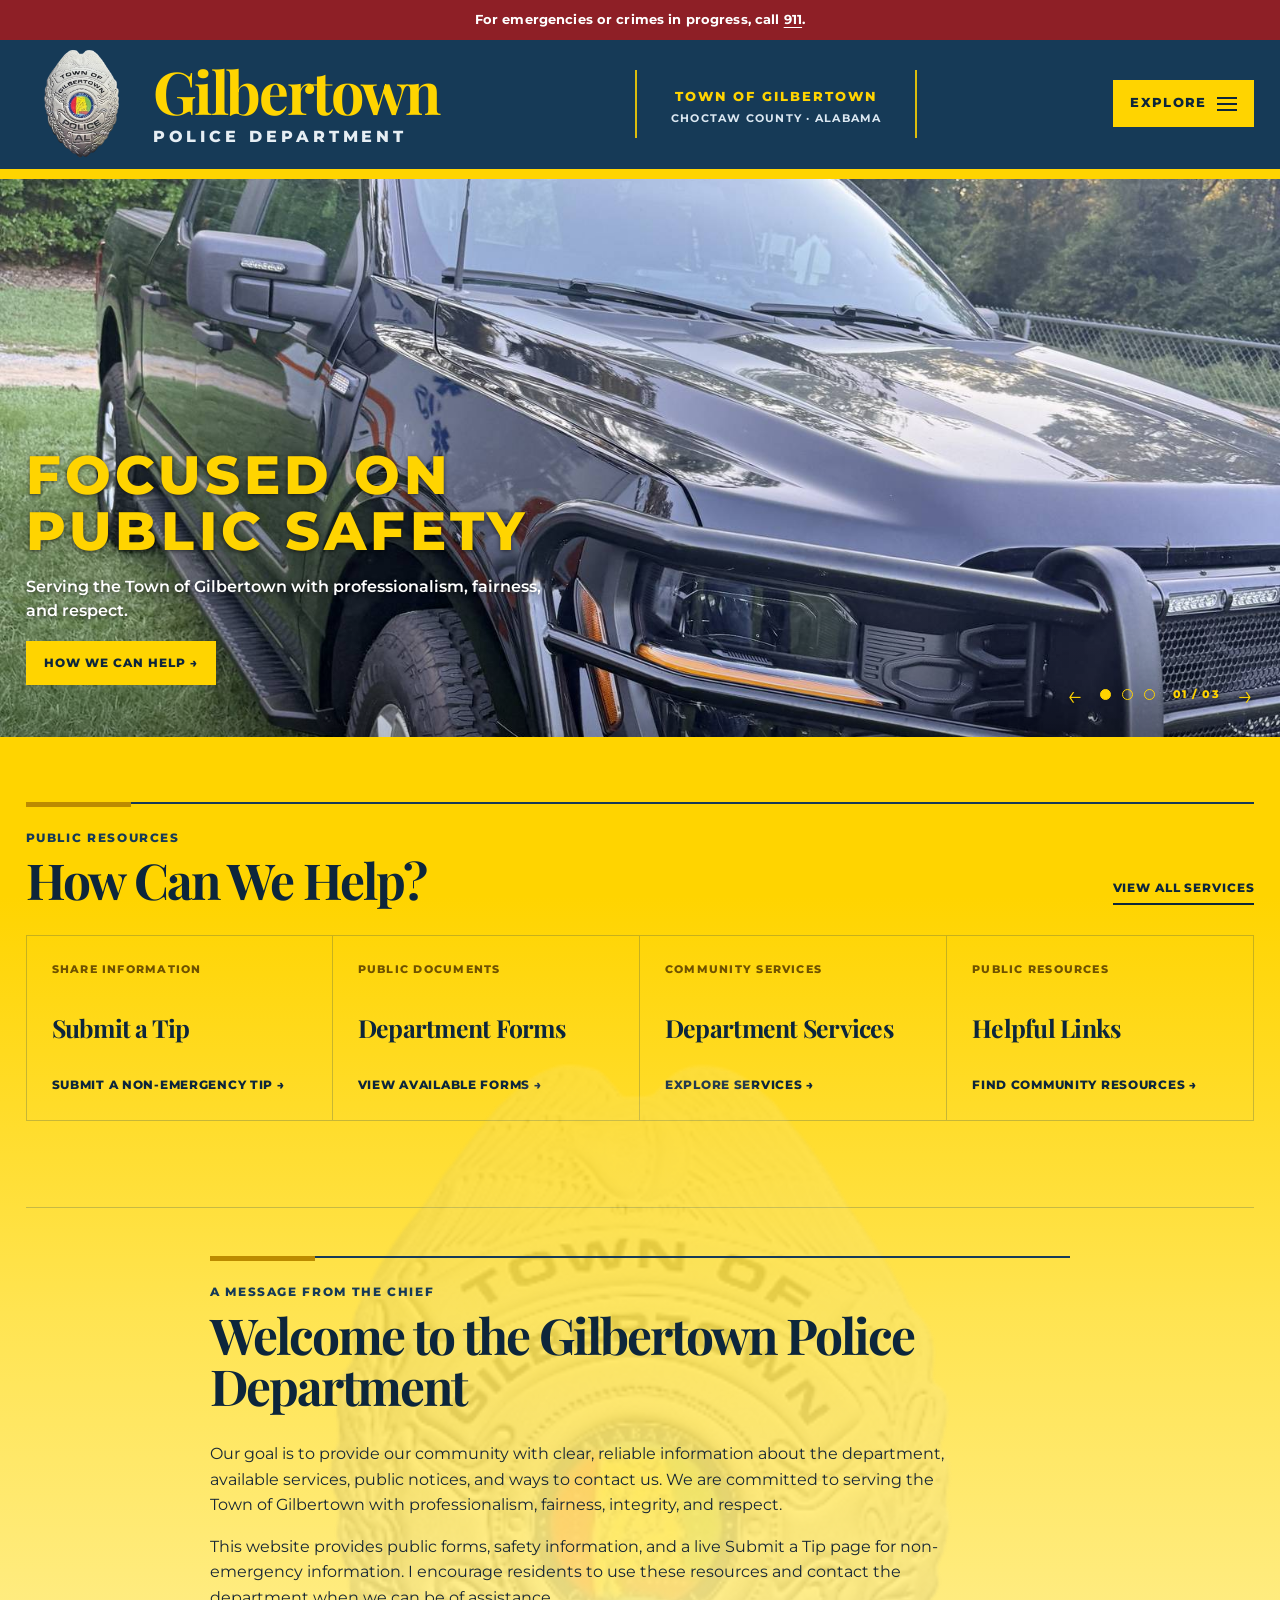
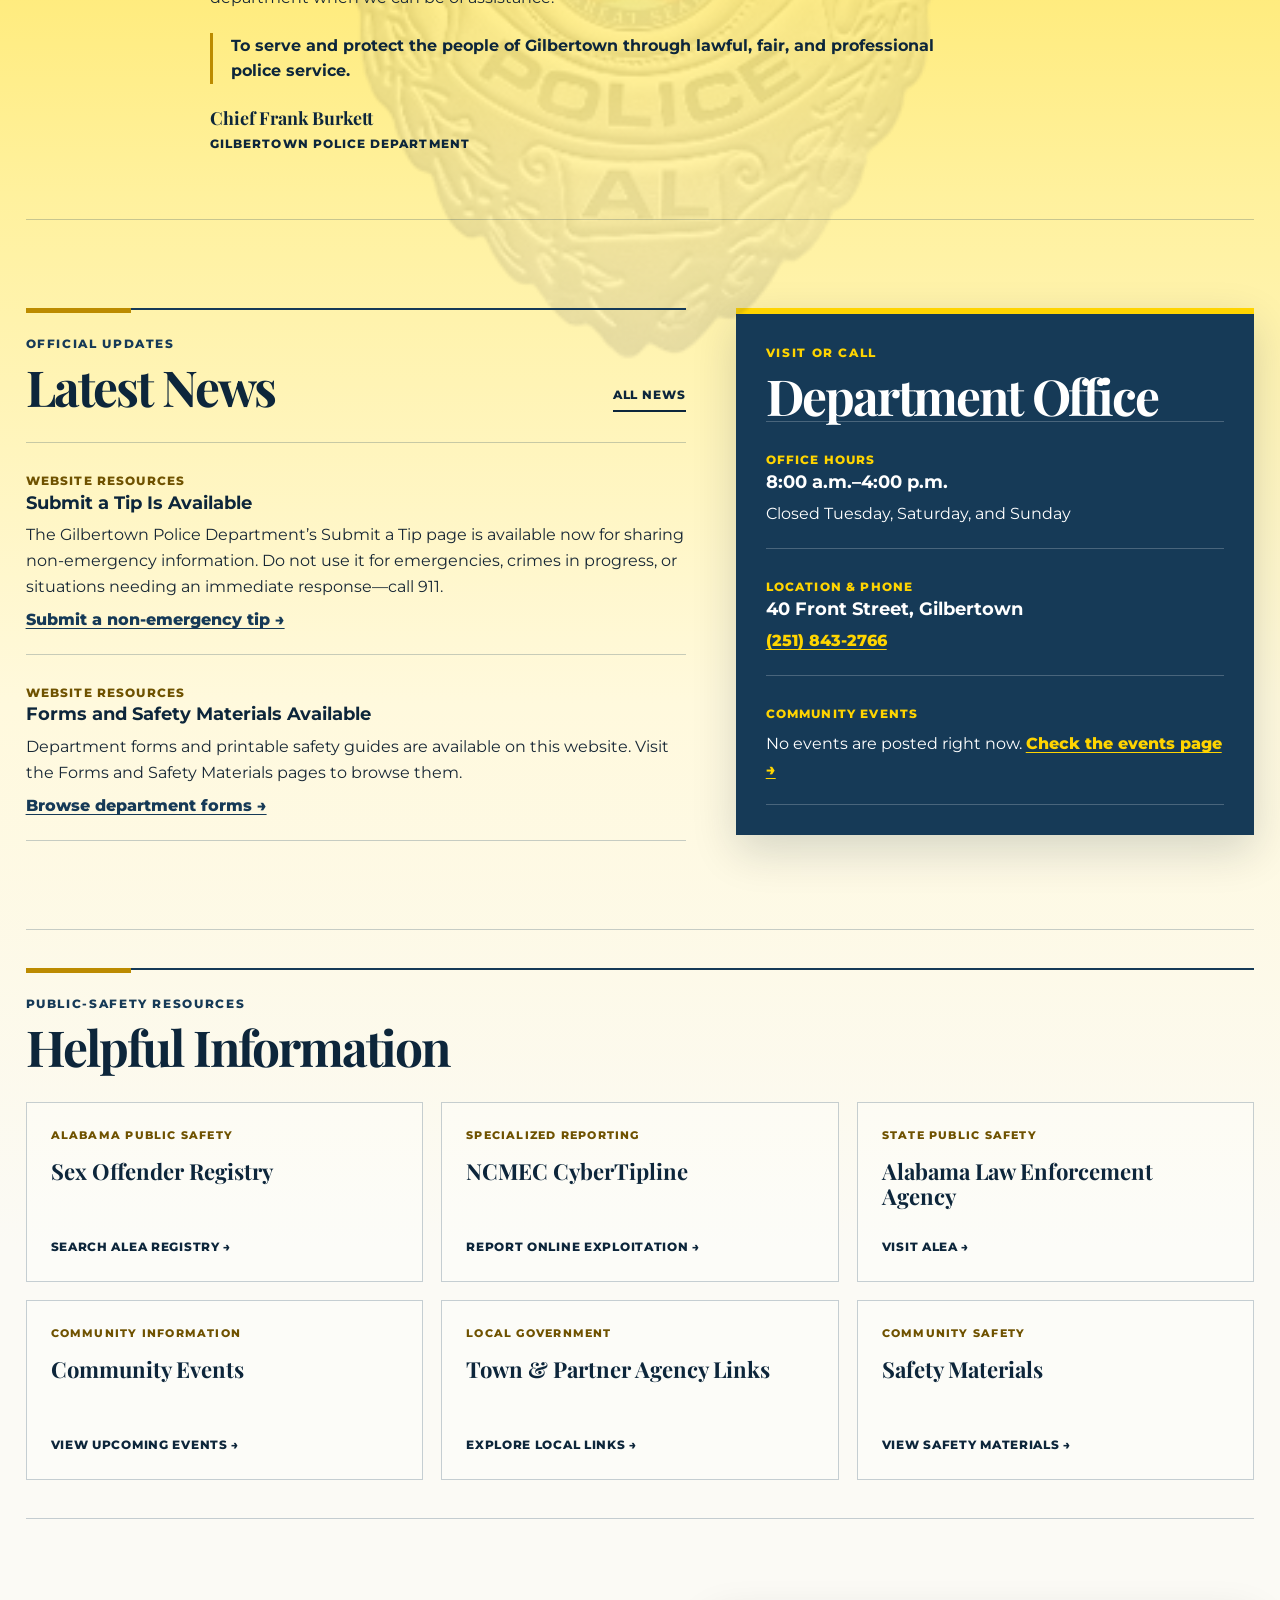
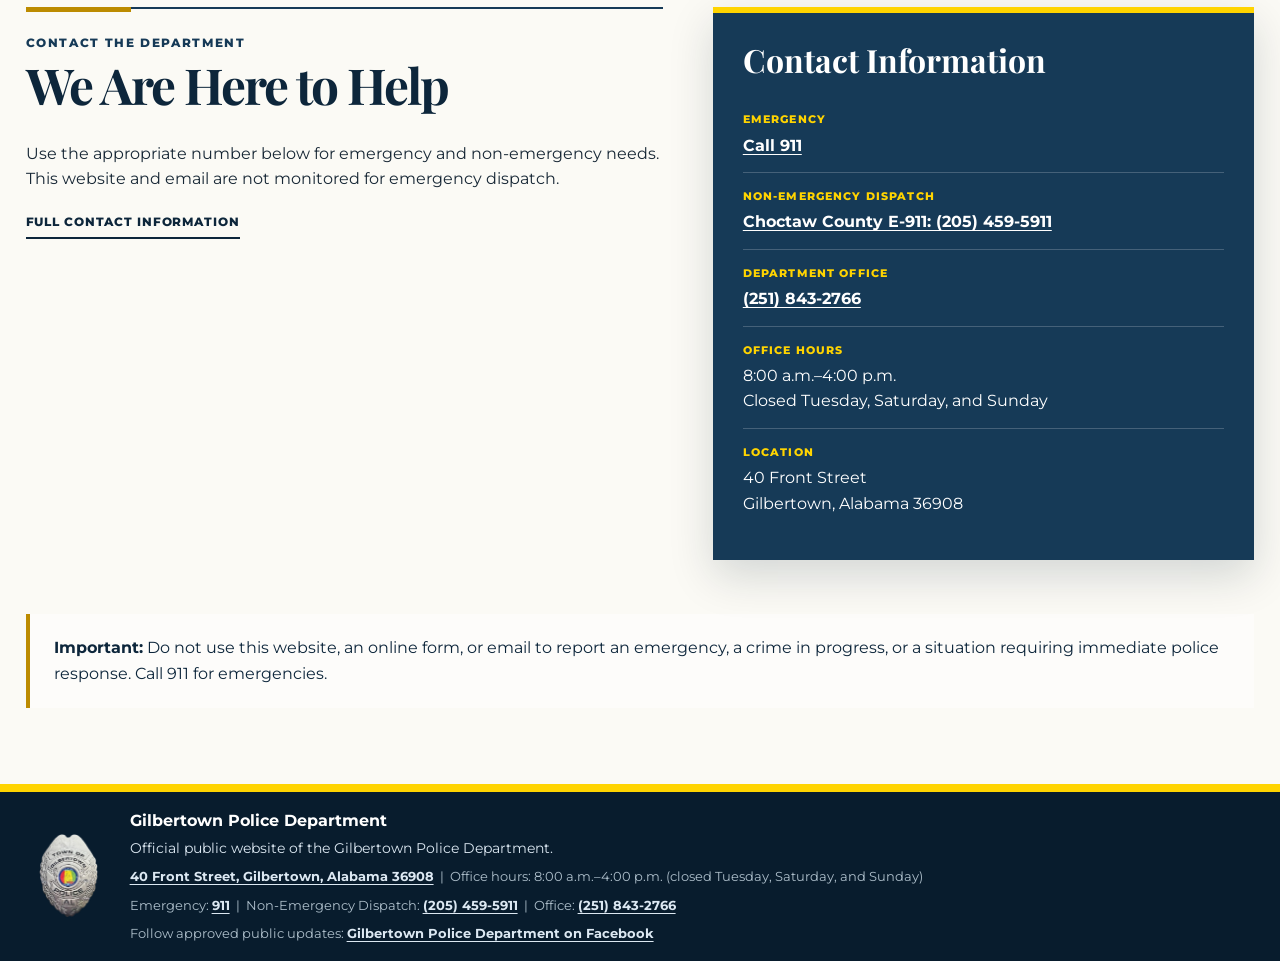
==== commit 5a270952: "Add files via upload" ====
--- a/index.html
+++ b/index.html
@@ -8,137 +8,41 @@
     content="Official public website of the Gilbertown Police Department in Gilbertown, Alabama."
   >
   <title>Gilbertown Police Department | Gilbertown, Alabama</title>
+  <link rel="canonical" href="https://www.gilbertownpd.gov/">
+  <link rel="icon" href="favicon.ico" sizes="any">
+  <link rel="icon" type="image/png" sizes="32x32" href="assets/images/favicon-32.png">
+  <link rel="apple-touch-icon" href="assets/images/apple-touch-icon.png">
+  <meta name="theme-color" content="#163a57">
+
+  <meta property="og:type" content="website">
+  <meta property="og:site_name" content="Gilbertown Police Department">
+  <meta property="og:title" content="Gilbertown Police Department | Gilbertown, Alabama">
+  <meta property="og:description" content="Official public website of the Gilbertown Police Department in Gilbertown, Alabama.">
+  <meta property="og:url" content="https://www.gilbertownpd.gov/">
+  <meta property="og:image" content="https://www.gilbertownpd.gov/assets/images/share-card.jpg">
+  <meta property="og:image:width" content="1200">
+  <meta property="og:image:height" content="630">
+  <meta property="og:image:alt" content="Gilbertown Police Department badge with the website address gilbertownpd.gov">
+  <meta name="twitter:card" content="summary_large_image">
 
   <link rel="preconnect" href="https://fonts.googleapis.com">
   <link rel="preconnect" href="https://fonts.gstatic.com" crossorigin>
   <link href="https://fonts.googleapis.com/css2?family=Montserrat:wght@400;500;600;700;800&family=Playfair+Display:wght@600;700&display=swap" rel="stylesheet">
 
+  <link rel="stylesheet" href="assets/css/site.css">
+
   <style>
-    :root {
-      --navy: #163a57;
-      --navy-dark: #0d263b;
-      --navy-deep: #081c2d;
-      --navy-menu: #1c4666;
-      --yellow: #ffd400;
-      --yellow-dark: #bc8b00;
-      --ivory: #fbfaf5;
-      --ink: #172735;
-      --muted: #607080;
-      --red: #8e1f26;
-      --line: rgba(22, 58, 87, 0.24);
-      --shadow: 0 16px 42px rgba(8, 28, 45, 0.16);
-    }
-
-    * {
-      box-sizing: border-box;
-    }
-
-    html {
-      scroll-behavior: smooth;
-    }
-
     body {
       min-width: 0;
       margin: 0;
       color: var(--ink);
-      background: linear-gradient(
-        180deg,
-        #ffd400 0,
-        #ffd400 56rem,
-        #ffe451 82rem,
-        #fff19d 112rem,
-        #fff9dd 144rem,
-        #fbfaf5 178rem,
-        #fbfaf5 100%
-      );
+      background: linear-gradient( 180deg, #ffd400 0, #ffd400 56rem, #ffe451 82rem, #fff19d 112rem, #fff9dd 144rem, #fbfaf5 178rem, #fbfaf5 100% );
       font-family: "Montserrat", Arial, Helvetica, sans-serif;
       line-height: 1.6;
     }
 
-    img {
-      max-width: 100%;
-      display: block;
-    }
-
-    button,
-    a {
+    button, a {
       font: inherit;
-    }
-
-    a {
-      color: inherit;
-    }
-
-    .wrap {
-      width: min(96vw, 1920px);
-      margin: 0 auto;
-    }
-
-    .section-rule {
-      position: relative;
-      margin-bottom: 30px;
-      padding-top: 25px;
-      border-top: 2px solid var(--navy);
-    }
-
-    .section-rule::before {
-      content: "";
-      position: absolute;
-      top: -2px;
-      left: 0;
-      width: 105px;
-      height: 5px;
-      background: var(--yellow-dark);
-    }
-
-    .section-kicker {
-      margin: 0 0 7px;
-      color: var(--navy);
-      font-size: 0.73rem;
-      font-weight: 800;
-      letter-spacing: 0.14em;
-      text-transform: uppercase;
-    }
-
-    .section-title {
-      margin: 0;
-      color: var(--navy-dark);
-      font-family: "Playfair Display", Georgia, serif;
-      font-size: clamp(2rem, 4vw, 3.1rem);
-      line-height: 1.03;
-      letter-spacing: -0.04em;
-    }
-
-    .section-link {
-      display: inline-block;
-      padding-bottom: 5px;
-      color: var(--navy-dark);
-      border-bottom: 2px solid var(--navy-dark);
-      text-decoration: none;
-      font-size: 0.78rem;
-      font-weight: 800;
-      letter-spacing: 0.07em;
-      text-transform: uppercase;
-      transition: color 0.2s ease, border-color 0.2s ease, transform 0.2s ease;
-    }
-
-    .section-link:hover,
-    .section-link:focus {
-      color: var(--yellow-dark);
-      border-color: var(--yellow-dark);
-      transform: translateX(3px);
-      outline: none;
-    }
-
-    .emergency-strip {
-      width: 100%;
-      padding: 9px 18px;
-      color: #ffffff;
-      background: var(--red);
-      text-align: center;
-      font-size: 0.84rem;
-      font-weight: 700;
-      letter-spacing: 0.01em;
     }
 
     .emergency-strip a {
@@ -146,243 +50,6 @@
       text-decoration-thickness: 1px;
       text-underline-offset: 3px;
       transition: color 0.2s ease, text-decoration-color 0.2s ease;
-    }
-
-    .emergency-strip a:hover,
-    .emergency-strip a:focus {
-      color: var(--yellow);
-      outline: none;
-    }
-
-    .site-header {
-      position: relative;
-      z-index: 20;
-      width: 100%;
-      color: #ffffff;
-      background: var(--navy);
-      border-bottom: 10px solid var(--yellow);
-    }
-
-    .masthead {
-      min-height: 154px;
-      display: grid;
-      grid-template-columns: auto minmax(0, 1fr) auto;
-      align-items: center;
-      gap: 24px;
-      padding: 8px 0;
-    }
-
-    .brand {
-      display: flex;
-      align-items: center;
-      gap: 15px;
-      min-width: 0;
-      color: #ffffff;
-      text-decoration: none;
-    }
-
-    .brand:hover .brand-badge,
-    .brand:focus .brand-badge {
-      transform: scale(1.04);
-    }
-
-    .brand-badge {
-      width: 138px;
-      height: 138px;
-      max-width: none;
-      object-fit: contain;
-      flex: 0 0 auto;
-      transition: transform 0.25s ease;
-    }
-
-    .brand-text {
-      min-width: 0;
-      line-height: 1;
-    }
-
-    .brand-town {
-      display: block;
-      color: var(--yellow);
-      font-family: "Playfair Display", Georgia, serif;
-      font-size: clamp(2.1rem, 4.9vw, 3.7rem);
-      font-weight: 700;
-      line-height: 0.95;
-      letter-spacing: -0.04em;
-    }
-
-    .brand-department {
-      display: block;
-      margin-top: 9px;
-      color: #e6eef4;
-      font-size: clamp(0.75rem, 1.9vw, 1.02rem);
-      font-weight: 800;
-      letter-spacing: 0.24em;
-      text-transform: uppercase;
-    }
-
-    .header-location {
-      justify-self: stretch;
-      display: flex;
-      align-items: center;
-      justify-content: center;
-      min-height: 68px;
-      margin: 0 auto;
-      padding: 0 34px;
-      color: #dce8f2;
-      border-left: 2px solid rgba(255, 212, 0, 0.85);
-      border-right: 2px solid rgba(255, 212, 0, 0.85);
-      text-align: center;
-      text-decoration: none;
-      line-height: 1.25;
-      transition: background 0.22s ease, color 0.22s ease, transform 0.22s ease;
-    }
-
-    .header-location:hover,
-    .header-location:focus {
-      color: #ffffff;
-      background: rgba(255, 255, 255, 0.08);
-      transform: translateY(-2px);
-      outline: 2px solid var(--yellow);
-      outline-offset: 4px;
-    }
-
-    .header-location strong {
-      display: block;
-      color: var(--yellow);
-      font-size: 0.79rem;
-      font-weight: 800;
-      letter-spacing: 0.16em;
-      text-transform: uppercase;
-    }
-
-    .header-location span {
-      display: block;
-      margin-top: 7px;
-      color: #dce8f2;
-      font-size: 0.7rem;
-      font-weight: 700;
-      letter-spacing: 0.11em;
-      text-transform: uppercase;
-    }
-
-    .header-location:hover span,
-    .header-location:focus span {
-      color: #ffffff;
-    }
-
-    .explore-button {
-      justify-self: end;
-      min-width: 140px;
-      display: inline-flex;
-      align-items: center;
-      justify-content: center;
-      gap: 11px;
-      padding: 13px 17px;
-      color: var(--navy-dark);
-      background: var(--yellow);
-      border: 0;
-      cursor: pointer;
-      font-size: 0.8rem;
-      font-weight: 800;
-      letter-spacing: 0.1em;
-      text-transform: uppercase;
-      transition: background 0.28s ease, transform 0.28s ease, box-shadow 0.28s ease;
-    }
-
-    .explore-button:hover,
-    .explore-button:focus {
-      background: #fff17c;
-      transform: translateY(-2px);
-      box-shadow: 0 8px 20px rgba(0, 0, 0, 0.2);
-      outline: none;
-    }
-
-    .menu-icon {
-      width: 20px;
-      display: grid;
-      gap: 4px;
-    }
-
-    .menu-icon span {
-      display: block;
-      height: 2px;
-      background: var(--navy-dark);
-    }
-
-    .site-menu {
-      display: grid;
-      grid-template-rows: 0fr;
-      opacity: 0;
-      background: var(--navy-menu);
-      border-top: 1px solid rgba(255, 255, 255, 0.14);
-      transition: grid-template-rows 1.3s cubic-bezier(0.22, 1, 0.36, 1), opacity 0.6s ease;
-    }
-
-    .site-menu.open {
-      grid-template-rows: 1fr;
-      opacity: 1;
-    }
-
-    .site-menu > .wrap {
-      min-height: 0;
-      overflow: hidden;
-      transform: translateY(-24px);
-      transition: transform 1.15s cubic-bezier(0.22, 1, 0.36, 1);
-    }
-
-    .site-menu.open > .wrap {
-      transform: translateY(0);
-    }
-
-    .menu-grid {
-      display: grid;
-      grid-template-columns: repeat(3, 1fr);
-      padding: 20px 0 24px;
-    }
-
-    .site-menu a {
-      display: block;
-      padding: 15px 17px;
-      color: #ffffff;
-      opacity: 0;
-      transform: translateY(-12px);
-      text-decoration: none;
-      font-size: 0.92rem;
-      font-weight: 700;
-      border-left: 3px solid transparent;
-      transition:
-        color 0.22s ease,
-        background 0.22s ease,
-        border-color 0.22s ease,
-        padding-left 0.22s ease,
-        opacity 0.65s ease,
-        transform 0.9s cubic-bezier(0.22, 1, 0.36, 1);
-    }
-
-    .site-menu.open a {
-      opacity: 1;
-      transform: translateY(0);
-    }
-
-    .site-menu.open a:nth-child(1) { transition-delay: 0.16s; }
-    .site-menu.open a:nth-child(2) { transition-delay: 0.22s; }
-    .site-menu.open a:nth-child(3) { transition-delay: 0.28s; }
-    .site-menu.open a:nth-child(4) { transition-delay: 0.34s; }
-    .site-menu.open a:nth-child(5) { transition-delay: 0.40s; }
-    .site-menu.open a:nth-child(6) { transition-delay: 0.46s; }
-    .site-menu.open a:nth-child(7) { transition-delay: 0.52s; }
-    .site-menu.open a:nth-child(8) { transition-delay: 0.58s; }
-    .site-menu.open a:nth-child(9) { transition-delay: 0.64s; }
-    .site-menu.open a:nth-child(10) { transition-delay: 0.70s; }
-
-    .site-menu a:hover,
-    .site-menu a:focus,
-    .site-menu a[aria-current="page"] {
-      padding-left: 22px;
-      color: var(--yellow);
-      background: rgba(255, 255, 255, 0.08);
-      border-left-color: var(--yellow);
-      outline: none;
     }
 
     .carousel {
@@ -401,7 +68,7 @@
     .slide {
       position: relative;
       min-width: 100%;
-      min-height: min(75vh, 710px);
+      min-height: min(62vh, 560px);
       display: flex;
       align-items: end;
       overflow: hidden;
@@ -414,13 +81,7 @@
       content: "";
       position: absolute;
       inset: 0;
-      background: linear-gradient(
-        180deg,
-        rgba(0, 0, 0, 0) 0%,
-        rgba(0, 0, 0, 0) 76%,
-        rgba(0, 0, 0, 0.08) 90%,
-        rgba(0, 0, 0, 0.22) 100%
-      );
+      background: linear-gradient( 180deg, rgba(0, 0, 0, 0) 0%, rgba(0, 0, 0, 0) 76%, rgba(0, 0, 0, 0.08) 90%, rgba(0, 0, 0, 0.22) 100% );
     }
 
     .slide-1 {
@@ -449,8 +110,42 @@
       text-shadow: 0 1px 5px rgba(0, 0, 0, 0.65);
     }
 
-    .slide-text h1,
-    .slide-text h2 {
+    .slide-text p {
+      margin: 14px 0 0;
+      color: #ffffff;
+      font-size: 1.02rem;
+      font-weight: 600;
+      line-height: 1.5;
+      letter-spacing: 0;
+      text-transform: none;
+    }
+
+    .slide-button {
+      display: inline-flex;
+      align-items: center;
+      gap: 8px;
+      margin-top: 18px;
+      padding: 12px 18px;
+      color: var(--navy-dark);
+      background: var(--yellow);
+      text-decoration: none;
+      text-shadow: none;
+      font-size: 0.78rem;
+      font-weight: 800;
+      letter-spacing: 0.08em;
+      text-transform: uppercase;
+      transition: background 0.2s ease, color 0.2s ease, transform 0.2s ease;
+    }
+
+    .slide-button:hover,
+    .slide-button:focus {
+      color: #ffffff;
+      background: var(--navy);
+      transform: translateY(-2px);
+      outline: none;
+    }
+
+    .slide-text h1, .slide-text h2 {
       margin: 0;
       color: var(--yellow);
       font-family: "Montserrat", Arial, Helvetica, sans-serif;
@@ -487,8 +182,7 @@
       transition: color 0.2s ease, transform 0.2s ease;
     }
 
-    .carousel-control:hover,
-    .carousel-control:focus {
+    .carousel-control:hover, .carousel-control:focus {
       color: #ffffff;
       transform: scale(1.18);
       outline: 2px solid var(--yellow);
@@ -512,8 +206,7 @@
       transition: background 0.2s ease, border-color 0.2s ease, transform 0.2s ease;
     }
 
-    .carousel-dot:hover,
-    .carousel-dot:focus {
+    .carousel-dot:hover, .carousel-dot:focus {
       background: rgba(255, 212, 0, 0.35);
       border-color: #ffffff;
       transform: scale(1.15);
@@ -585,24 +278,11 @@
       transition: color 0.2s ease, border-color 0.2s ease, transform 0.2s ease;
     }
 
-    .public-alert a:hover,
-    .public-alert a:focus {
+    .public-alert a:hover, .public-alert a:focus {
       color: #ffffff;
       border-bottom-color: var(--yellow);
       transform: translateX(3px);
       outline: none;
-    }
-
-    main {
-      padding: 65px 0 76px;
-    }
-
-    .section-heading {
-      display: flex;
-      align-items: end;
-      justify-content: space-between;
-      gap: 20px;
-      margin-bottom: 23px;
     }
 
     .quick-actions {
@@ -629,8 +309,7 @@
       border-left: 1px solid var(--line);
     }
 
-    .quick-action:hover,
-    .quick-action:focus {
+    .quick-action:hover, .quick-action:focus {
       color: #ffffff;
       background: var(--navy);
       transform: translateY(-5px);
@@ -638,15 +317,14 @@
     }
 
     .quick-action small {
-      color: var(--yellow-dark);
+      color: var(--gold-text);
       font-size: 0.7rem;
       font-weight: 800;
       letter-spacing: 0.11em;
       text-transform: uppercase;
     }
 
-    .quick-action:hover small,
-    .quick-action:focus small {
+    .quick-action:hover small, .quick-action:focus small {
       color: var(--yellow);
     }
 
@@ -734,47 +412,42 @@
 
     .updates-grid {
       display: grid;
+      align-items: start;
       grid-template-columns: minmax(0, 1.12fr) minmax(280px, 0.88fr);
       gap: 50px;
       margin-bottom: 88px;
     }
 
-    .news-item,
-    .event-item {
+    .news-item, .event-item {
       padding: 21px 0;
       border-top: 1px solid var(--line);
     }
 
-    .news-item:last-child,
-    .event-item:last-child {
+    .news-item:last-child, .event-item:last-child {
       border-bottom: 1px solid var(--line);
     }
 
-    .news-date,
-    .event-date {
+    .news-date, .event-date {
       margin: 0 0 6px;
-      color: var(--yellow-dark);
+      color: var(--gold-text);
       font-size: 0.72rem;
       font-weight: 800;
       letter-spacing: 0.1em;
       text-transform: uppercase;
     }
 
-    .news-item h3,
-    .event-item h3 {
+    .news-item h3, .event-item h3 {
       margin: 0;
       color: var(--navy-dark);
       font-size: 1.15rem;
       line-height: 1.3;
     }
 
-    .news-item p,
-    .event-item p {
+    .news-item p, .event-item p {
       margin: 8px 0 0;
     }
 
-    .news-item a,
-    .event-item a {
+    .news-item a, .event-item a {
       color: var(--navy);
       font-weight: 800;
     }
@@ -837,8 +510,7 @@
       transition: background 0.25s ease, color 0.25s ease, transform 0.25s ease;
     }
 
-    .resource-card:hover,
-    .resource-card:focus {
+    .resource-card:hover, .resource-card:focus {
       color: #ffffff;
       background: var(--navy);
       transform: translateY(-4px);
@@ -846,15 +518,14 @@
     }
 
     .resource-card small {
-      color: var(--yellow-dark);
+      color: var(--gold-text);
       font-size: 0.69rem;
       font-weight: 800;
       letter-spacing: 0.11em;
       text-transform: uppercase;
     }
 
-    .resource-card:hover small,
-    .resource-card:focus small {
+    .resource-card:hover small, .resource-card:focus small {
       color: var(--yellow);
     }
 
@@ -947,7 +618,7 @@
 
     main a:not(.quick-action):not(.resource-card):not(.section-link):hover,
     main a:not(.quick-action):not(.resource-card):not(.section-link):focus {
-      color: var(--yellow-dark);
+      color: var(--gold-text);
       text-decoration-color: currentColor;
       outline: none;
     }
@@ -960,84 +631,12 @@
       text-decoration-color: var(--yellow);
     }
 
-    footer {
-      width: 100%;
-      padding: 12px 0;
-      color: #dce8f2;
-      background: var(--navy-deep);
-      border-top: 8px solid var(--yellow);
-    }
-
-    .footer-content {
-      display: flex;
-      align-items: center;
-      gap: 18px;
-    }
-
-    .footer-badge {
-      width: 86px;
-      height: 86px;
-      max-width: none;
-      object-fit: contain;
-      flex: 0 0 auto;
-      transition: transform 0.25s ease;
-    }
-
-    .footer-badge:hover {
-      transform: scale(1.04);
-    }
-
-    .footer-contacts {
-      margin-top: 8px;
-      color: #aebfcb;
-      font-size: 0.8rem;
-    }
-
-    footer a {
-      color: #dce8f2;
-      text-decoration-thickness: 1px;
-      text-underline-offset: 3px;
-      font-weight: 700;
-      transition: color 0.2s ease, text-decoration-color 0.2s ease;
-    }
-
-    footer a:hover,
-    footer a:focus {
-      color: var(--yellow);
-      text-decoration-color: currentColor;
-      outline: none;
-    }
-
-    footer strong {
-      color: #ffffff;
-    }
-
-    footer p {
-      margin: 4px 0;
-    }
-
-    .small {
-      font-size: 0.87rem;
-    }
-
-    @media (max-width: 1100px) {
-      .masthead {
-        grid-template-columns: minmax(0, 1fr) auto;
-      }
-
-      .header-location {
-        display: none;
-      }
-    }
-
     @media (max-width: 900px) {
-      .wrap,
-      .slide-content {
+      .wrap, .slide-content {
         width: min(1440px, 94%);
       }
 
-      .menu-grid,
-      .quick-actions {
+      .menu-grid, .quick-actions {
         grid-template-columns: repeat(2, 1fr);
       }
 
@@ -1045,8 +644,7 @@
         border-left: 1px solid var(--line);
       }
 
-      .updates-grid,
-      .contact-section {
+      .updates-grid, .contact-section {
         grid-template-columns: 1fr;
         gap: 42px;
       }
@@ -1056,75 +654,21 @@
       }
 
       .slide {
-        min-height: 610px;
+        min-height: 500px;
       }
     }
 
     @media (max-width: 560px) {
       body {
-        background: linear-gradient(
-          180deg,
-          #ffd400 0,
-          #ffd400 76rem,
-          #ffe65b 105rem,
-          #fff1a4 137rem,
-          #fff9dd 171rem,
-          #fbfaf5 210rem,
-          #fbfaf5 100%
-        );
-      }
-
-      .wrap,
-      .slide-content {
+        background: linear-gradient( 180deg, #ffd400 0, #ffd400 76rem, #ffe65b 105rem, #fff1a4 137rem, #fff9dd 171rem, #fbfaf5 210rem, #fbfaf5 100% );
+      }
+
+      .wrap, .slide-content {
         width: min(1440px, 92%);
       }
 
-      .masthead {
-        min-height: 112px;
-        display: flex;
-        align-items: center;
-        justify-content: space-between;
-        gap: 12px;
-        padding: 14px 0;
-      }
-
-      .brand {
-        gap: 10px;
-      }
-
-      .brand-badge {
-        width: 99px;
-        height: 99px;
-      }
-
-      .brand-town {
-        font-size: clamp(1.75rem, 8vw, 2.35rem);
-      }
-
-      .brand-department {
-        margin-top: 7px;
-        font-size: 0.61rem;
-        letter-spacing: 0.15em;
-      }
-
-      .explore-button {
-        min-width: 112px;
-        gap: 8px;
-        padding: 11px 12px;
-        font-size: 0.7rem;
-      }
-
-      .menu-grid {
-        grid-template-columns: 1fr;
-        padding: 10px 0 18px;
-      }
-
-      .site-menu a {
-        padding: 12px 13px;
-      }
-
       .slide {
-        min-height: 580px;
+        min-height: 440px;
       }
 
       .slide-content {
@@ -1150,22 +694,6 @@
         font-size: 0.62rem;
       }
 
-      main {
-        padding: 52px 0 60px;
-      }
-
-      .section-heading {
-        display: block;
-      }
-
-      .section-link {
-        margin-top: 12px;
-      }
-
-      .section-rule {
-        margin-bottom: 24px;
-      }
-
       .public-alert-content {
         display: block;
       }
@@ -1180,9 +708,7 @@
         margin-bottom: 58px;
       }
 
-      .quick-action,
-      .quick-action:first-child,
-      .quick-action:nth-child(3) {
+      .quick-action, .quick-action:first-child, .quick-action:nth-child(3) {
         min-height: 145px;
         border-left: 1px solid var(--line);
         border-bottom: 1px solid var(--line);
@@ -1191,6 +717,7 @@
       .chief-welcome {
         margin-bottom: 58px;
         padding: 40px 0;
+        overflow-x: clip;
       }
 
       .chief-watermark {
@@ -1209,30 +736,6 @@
 
       .resources-section {
         margin-bottom: 58px;
-      }
-
-      .footer-content {
-        align-items: center;
-      }
-
-      .footer-badge {
-        width: 66px;
-        height: 66px;
-      }
-
-      .footer-contacts {
-        line-height: 1.55;
-      }
-    }
-
-    @media (prefers-reduced-motion: reduce) {
-      *,
-      *::before,
-      *::after {
-        scroll-behavior: auto !important;
-        transition-duration: 0.01ms !important;
-        animation-duration: 0.01ms !important;
-        animation-iteration-count: 1 !important;
       }
     }
   </style>
@@ -1312,6 +815,8 @@
         <div class="slide-content">
           <div class="slide-text">
             <h1>Focused on Public Safety</h1>
+            <p>Serving the Town of Gilbertown with professionalism, fairness, and respect.</p>
+            <a class="slide-button" href="services.html">How we can help &#8594;</a>
           </div>
         </div>
       </article>
@@ -1320,6 +825,8 @@
         <div class="slide-content">
           <div class="slide-text">
             <h2>Services &amp; Forms</h2>
+            <p>Download accident report, records, vacation watch, and other department forms.</p>
+            <a class="slide-button" href="forms.html">View department forms &#8594;</a>
           </div>
         </div>
       </article>
@@ -1328,6 +835,8 @@
         <div class="slide-content">
           <div class="slide-text">
             <h2>Stay Connected</h2>
+            <p>Follow the department on Facebook for public notices and community updates.</p>
+            <a class="slide-button" href="https://www.facebook.com/profile.php?id=61558416355452" target="_blank" rel="noopener noreferrer">Follow on Facebook &#8594;</a>
           </div>
         </div>
       </article>
@@ -1472,17 +981,24 @@
       </div>
 
       <aside class="event-panel">
-        <p class="section-kicker">Community Calendar</p>
-        <h2 class="section-title">Upcoming Events</h2>
+        <p class="section-kicker">Visit or Call</p>
+        <h2 class="section-title">Department Office</h2>
 
         <article class="event-item">
-          <p class="event-date">No Current Department-Posted Events</p>
-          <h3>Please Check Back Soon</h3>
-          <p>
-            Community events and public-safety activities posted by the Gilbertown Police
-            Department will appear here.
-          </p>
-          <p><a href="events.html">View community events &#8594;</a></p>
+          <p class="event-date">Office Hours</p>
+          <h3>8:00 a.m.–4:00 p.m.</h3>
+          <p>Closed Tuesday, Saturday, and Sunday</p>
+        </article>
+
+        <article class="event-item">
+          <p class="event-date">Location &amp; Phone</p>
+          <h3>40 Front Street, Gilbertown</h3>
+          <p><a href="tel:+12518432766">(251) 843-2766</a></p>
+        </article>
+
+        <article class="event-item">
+          <p class="event-date">Community Events</p>
+          <p>No events are posted right now. <a href="events.html">Check the events page &#8594;</a></p>
         </article>
       </aside>
     </section>
@@ -1613,7 +1129,12 @@
 
       <div>
         <p><strong>Gilbertown Police Department</strong></p>
-        <p class="small">Official public website. Last updated: September 25, 2026.</p>
+        <p class="small">Official public website of the Gilbertown Police Department.</p>
+        <p class="footer-contacts">
+          <a href="https://maps.google.com/?q=40+Front+Street,+Gilbertown,+AL+36908" target="_blank" rel="noopener noreferrer">40 Front Street, Gilbertown, Alabama 36908</a>
+          &nbsp;|&nbsp;
+          Office hours: 8:00 a.m.–4:00 p.m. (closed Tuesday, Saturday, and Sunday)
+        </p>
 
         <p class="footer-contacts">
           Emergency: <a href="tel:911">911</a>
@@ -1639,15 +1160,8 @@
     </div>
   </footer>
 
+  <script src="assets/js/site.js"></script>
   <script>
-    const menuButton = document.getElementById("explore-button");
-    const siteMenu = document.getElementById("site-menu");
-
-    menuButton.addEventListener("click", () => {
-      const isOpen = siteMenu.classList.toggle("open");
-      menuButton.setAttribute("aria-expanded", String(isOpen));
-    });
-
     const carousel = document.getElementById("homepage-carousel");
     const track = document.getElementById("carousel-track");
     const slides = Array.from(document.querySelectorAll(".slide"));
@@ -1736,6 +1250,20 @@
       }
     });
 
+    // Swipe left/right on phones and tablets.
+    let touchStartX = null;
+    carousel.addEventListener("touchstart", (event) => {
+      touchStartX = event.touches[0].clientX;
+    }, { passive: true });
+    carousel.addEventListener("touchend", (event) => {
+      if (touchStartX === null) return;
+      const distance = event.changedTouches[0].clientX - touchStartX;
+      touchStartX = null;
+      if (Math.abs(distance) < 45) return;
+      showSlide(currentSlide + (distance < 0 ? 1 : -1));
+      interactWithCarousel();
+    });
+
     showSlide(0);
     startAutoRotate();
   </script>
--- a/assets/css/site.css
+++ b/assets/css/site.css
@@ -0,0 +1,575 @@
+/* Gilbertown Police Department - shared site styles.
+   Used by every page. Page-only styles stay in each page's <style> block. */
+
+:root {
+  --navy: #163a57;
+  --navy-dark: #0d263b;
+  --navy-deep: #081c2d;
+  --navy-menu: #1c4666;
+  --yellow: #ffd400;
+  --yellow-dark: #bc8b00;
+  --ivory: #fbfaf5;
+  --ink: #172735;
+  --muted: #46525e;
+  --gold-text: #6f5200;
+  --red: #8e1f26;
+  --line: rgba(22, 58, 87, 0.24);
+  --shadow: 0 16px 42px rgba(8, 28, 45, 0.16);
+}
+
+* {
+  box-sizing: border-box;
+}
+
+html {
+  scroll-behavior: smooth;
+}
+
+img {
+  max-width: 100%;
+  display: block;
+}
+
+a {
+  color: inherit;
+}
+
+.wrap {
+  width: min(96vw, 1920px);
+  margin: 0 auto;
+}
+
+.section-rule {
+  position: relative;
+  margin-bottom: 30px;
+  padding-top: 25px;
+  border-top: 2px solid var(--navy);
+}
+
+.section-rule::before {
+  content: "";
+  position: absolute;
+  top: -2px;
+  left: 0;
+  width: 105px;
+  height: 5px;
+  background: var(--yellow-dark);
+}
+
+.section-kicker {
+  margin: 0 0 7px;
+  color: var(--navy);
+  font-size: 0.73rem;
+  font-weight: 800;
+  letter-spacing: 0.14em;
+  text-transform: uppercase;
+}
+
+.section-title {
+  margin: 0;
+  color: var(--navy-dark);
+  font-family: "Playfair Display", Georgia, serif;
+  font-size: clamp(2rem, 4vw, 3.1rem);
+  line-height: 1.03;
+  letter-spacing: -0.04em;
+}
+
+.section-link {
+  display: inline-block;
+  padding-bottom: 5px;
+  color: var(--navy-dark);
+  border-bottom: 2px solid var(--navy-dark);
+  text-decoration: none;
+  font-size: 0.78rem;
+  font-weight: 800;
+  letter-spacing: 0.07em;
+  text-transform: uppercase;
+  transition: color 0.2s ease, border-color 0.2s ease, transform 0.2s ease;
+}
+
+.section-link:hover, .section-link:focus {
+  color: var(--yellow-dark);
+  border-color: var(--yellow-dark);
+  transform: translateX(3px);
+  outline: none;
+}
+
+.emergency-strip {
+  width: 100%;
+  padding: 9px 18px;
+  color: #ffffff;
+  background: var(--red);
+  text-align: center;
+  font-size: 0.84rem;
+  font-weight: 700;
+  letter-spacing: 0.01em;
+}
+
+.emergency-strip a:hover, .emergency-strip a:focus {
+  color: var(--yellow);
+  outline: none;
+}
+
+.site-header {
+  position: relative;
+  z-index: 20;
+  width: 100%;
+  color: #ffffff;
+  background: var(--navy);
+  border-bottom: 10px solid var(--yellow);
+}
+
+.masthead {
+  min-height: 124px;
+  display: grid;
+  grid-template-columns: auto minmax(0, 1fr) auto;
+  align-items: center;
+  gap: 24px;
+  padding: 8px 0;
+}
+
+.brand {
+  display: flex;
+  align-items: center;
+  gap: 15px;
+  min-width: 0;
+  color: #ffffff;
+  text-decoration: none;
+}
+
+.brand:hover .brand-badge, .brand:focus .brand-badge {
+  transform: scale(1.04);
+}
+
+.brand-badge {
+  width: 112px;
+  height: 112px;
+  max-width: none;
+  object-fit: contain;
+  flex: 0 0 auto;
+  transition: transform 0.25s ease;
+}
+
+.brand-text {
+  min-width: 0;
+  line-height: 1;
+}
+
+.brand-town {
+  display: block;
+  color: var(--yellow);
+  font-family: "Playfair Display", Georgia, serif;
+  font-size: clamp(2.1rem, 4.9vw, 3.7rem);
+  font-weight: 700;
+  line-height: 0.95;
+  letter-spacing: -0.04em;
+}
+
+.brand-department {
+  display: block;
+  margin-top: 9px;
+  color: #e6eef4;
+  font-size: clamp(0.75rem, 1.9vw, 1.02rem);
+  font-weight: 800;
+  letter-spacing: 0.24em;
+  text-transform: uppercase;
+}
+
+.header-location {
+  justify-self: stretch;
+  display: flex;
+  align-items: center;
+  justify-content: center;
+  min-height: 68px;
+  margin: 0 auto;
+  padding: 0 34px;
+  color: #dce8f2;
+  border-left: 2px solid rgba(255, 212, 0, 0.85);
+  border-right: 2px solid rgba(255, 212, 0, 0.85);
+  text-align: center;
+  text-decoration: none;
+  line-height: 1.25;
+  transition: background 0.22s ease, color 0.22s ease, transform 0.22s ease;
+}
+
+.header-location:hover, .header-location:focus {
+  color: #ffffff;
+  background: rgba(255, 255, 255, 0.08);
+  transform: translateY(-2px);
+  outline: 2px solid var(--yellow);
+  outline-offset: 4px;
+}
+
+.header-location strong {
+  display: block;
+  color: var(--yellow);
+  font-size: 0.79rem;
+  font-weight: 800;
+  letter-spacing: 0.16em;
+  text-transform: uppercase;
+}
+
+.header-location span {
+  display: block;
+  margin-top: 7px;
+  color: #dce8f2;
+  font-size: 0.7rem;
+  font-weight: 700;
+  letter-spacing: 0.11em;
+  text-transform: uppercase;
+}
+
+.header-location:hover span, .header-location:focus span {
+  color: #ffffff;
+}
+
+.explore-button {
+  justify-self: end;
+  min-width: 140px;
+  display: inline-flex;
+  align-items: center;
+  justify-content: center;
+  gap: 11px;
+  padding: 13px 17px;
+  color: var(--navy-dark);
+  background: var(--yellow);
+  border: 0;
+  cursor: pointer;
+  font-size: 0.8rem;
+  font-weight: 800;
+  letter-spacing: 0.1em;
+  text-transform: uppercase;
+  transition: background 0.28s ease, transform 0.28s ease, box-shadow 0.28s ease;
+}
+
+.explore-button:hover, .explore-button:focus {
+  background: #fff17c;
+  transform: translateY(-2px);
+  box-shadow: 0 8px 20px rgba(0, 0, 0, 0.2);
+  outline: none;
+}
+
+.menu-icon {
+  width: 20px;
+  display: grid;
+  gap: 4px;
+}
+
+.menu-icon span {
+  display: block;
+  height: 2px;
+  background: var(--navy-dark);
+}
+
+.site-menu {
+  display: grid;
+  grid-template-rows: 0fr;
+  opacity: 0;
+  background: var(--navy-menu);
+  border-top: 1px solid rgba(255, 255, 255, 0.14);
+  transition: grid-template-rows 1.3s cubic-bezier(0.22, 1, 0.36, 1), opacity 0.6s ease;
+}
+
+.site-menu.open {
+  grid-template-rows: 1fr;
+  opacity: 1;
+}
+
+.site-menu > .wrap {
+  min-height: 0;
+  overflow: hidden;
+  transform: translateY(-24px);
+  transition: transform 1.15s cubic-bezier(0.22, 1, 0.36, 1);
+}
+
+.site-menu.open > .wrap {
+  transform: translateY(0);
+}
+
+.menu-grid {
+  display: grid;
+  grid-template-columns: repeat(3, 1fr);
+  padding: 20px 0 24px;
+}
+
+.site-menu a {
+  display: block;
+  padding: 15px 17px;
+  color: #ffffff;
+  opacity: 0;
+  transform: translateY(-12px);
+  text-decoration: none;
+  font-size: 0.92rem;
+  font-weight: 700;
+  border-left: 3px solid transparent;
+  transition: color 0.22s ease, background 0.22s ease, border-color 0.22s ease, padding-left 0.22s ease, opacity 0.65s ease, transform 0.9s cubic-bezier(0.22, 1, 0.36, 1);
+}
+
+.site-menu.open a {
+  opacity: 1;
+  transform: translateY(0);
+}
+
+.site-menu.open a:nth-child(1) {
+  transition-delay: 0.16s;
+}
+
+.site-menu.open a:nth-child(2) {
+  transition-delay: 0.22s;
+}
+
+.site-menu.open a:nth-child(3) {
+  transition-delay: 0.28s;
+}
+
+.site-menu.open a:nth-child(4) {
+  transition-delay: 0.34s;
+}
+
+.site-menu.open a:nth-child(5) {
+  transition-delay: 0.40s;
+}
+
+.site-menu.open a:nth-child(6) {
+  transition-delay: 0.46s;
+}
+
+.site-menu.open a:nth-child(7) {
+  transition-delay: 0.52s;
+}
+
+.site-menu.open a:nth-child(8) {
+  transition-delay: 0.58s;
+}
+
+.site-menu.open a:nth-child(9) {
+  transition-delay: 0.64s;
+}
+
+.site-menu.open a:nth-child(10) {
+  transition-delay: 0.70s;
+}
+
+.site-menu a:hover,
+.site-menu a:focus,
+.site-menu a[aria-current="page"] {
+  padding-left: 22px;
+  color: var(--yellow);
+  background: rgba(255, 255, 255, 0.08);
+  border-left-color: var(--yellow);
+  outline: none;
+}
+
+main {
+  padding: 65px 0 76px;
+}
+
+.section-heading {
+  display: flex;
+  align-items: end;
+  justify-content: space-between;
+  gap: 20px;
+  margin-bottom: 23px;
+}
+
+footer {
+  width: 100%;
+  padding: 12px 0;
+  color: #dce8f2;
+  background: var(--navy-deep);
+  border-top: 8px solid var(--yellow);
+}
+
+.footer-content {
+  display: flex;
+  align-items: center;
+  gap: 18px;
+}
+
+.footer-badge {
+  width: 86px;
+  height: 86px;
+  max-width: none;
+  object-fit: contain;
+  flex: 0 0 auto;
+  transition: transform 0.25s ease;
+}
+
+.footer-badge:hover {
+  transform: scale(1.04);
+}
+
+.footer-contacts {
+  margin-top: 8px;
+  color: #aebfcb;
+  font-size: 0.8rem;
+}
+
+footer a {
+  color: #dce8f2;
+  text-decoration-thickness: 1px;
+  text-underline-offset: 3px;
+  font-weight: 700;
+  transition: color 0.2s ease, text-decoration-color 0.2s ease;
+}
+
+footer a:hover, footer a:focus {
+  color: var(--yellow);
+  text-decoration-color: currentColor;
+  outline: none;
+}
+
+footer strong {
+  color: #ffffff;
+}
+
+footer p {
+  margin: 4px 0;
+}
+
+.small {
+  font-size: 0.87rem;
+}
+
+@media (max-width: 1100px) {
+  .masthead {
+    grid-template-columns: minmax(0, 1fr) auto;
+  }
+
+  .header-location {
+    display: none;
+  }
+}
+
+@media (max-width: 560px) {
+  .masthead {
+    min-height: 112px;
+    display: flex;
+    align-items: center;
+    justify-content: space-between;
+    gap: 12px;
+    padding: 14px 0;
+  }
+
+  .brand {
+    gap: 10px;
+  }
+
+  .brand {
+    min-width: 0;
+  }
+
+  .brand-badge {
+    width: 74px;
+    height: 74px;
+  }
+
+  .brand-town {
+    font-size: clamp(1.45rem, 7vw, 2.1rem);
+    white-space: nowrap;
+  }
+
+  .brand-department {
+    margin-top: 7px;
+    font-size: 0.61rem;
+    letter-spacing: 0.15em;
+  }
+
+  .explore-button {
+    flex: 0 0 auto;
+    min-width: 0;
+    gap: 8px;
+    padding: 11px 12px;
+    font-size: 0.7rem;
+  }
+
+  .menu-grid {
+    grid-template-columns: 1fr;
+    padding: 10px 0 18px;
+  }
+
+  .site-menu a {
+    padding: 12px 13px;
+  }
+
+  main {
+    padding: 52px 0 60px;
+  }
+
+  .section-heading {
+    display: block;
+  }
+
+  .section-link {
+    margin-top: 12px;
+  }
+
+  .section-rule {
+    margin-bottom: 24px;
+  }
+
+  .footer-content {
+    align-items: center;
+  }
+
+  .footer-badge {
+    width: 66px;
+    height: 66px;
+  }
+
+  .footer-contacts {
+    line-height: 1.55;
+  }
+}
+
+@media (max-width: 380px) {
+  .brand {
+    gap: 8px;
+  }
+
+  .brand-badge {
+    width: 60px;
+    height: 60px;
+  }
+
+  .brand-town {
+    font-size: 1.38rem;
+  }
+
+  .brand-department {
+    font-size: 0.54rem;
+    letter-spacing: 0.12em;
+  }
+
+  .explore-button {
+    gap: 6px;
+    padding: 10px 10px;
+    font-size: 0.66rem;
+  }
+}
+
+@media (prefers-reduced-motion: reduce) {
+  *, *::before, *::after {
+    scroll-behavior: auto !important;
+    transition-duration: 0.01ms !important;
+    animation-duration: 0.01ms !important;
+    animation-iteration-count: 1 !important;
+  }
+}
+
+/* Closed Explore menu takes no space (previously left an empty navy strip). */
+.site-menu:not(.open) {
+  border-top-color: transparent;
+}
+
+.site-menu:not(.open) .menu-grid {
+  padding-top: 0;
+  padding-bottom: 0;
+}
+
+/* Side panels size to their content instead of stretching. */
+.emergency-panel,
+.event-panel,
+.office-panel {
+  align-self: start;
+}
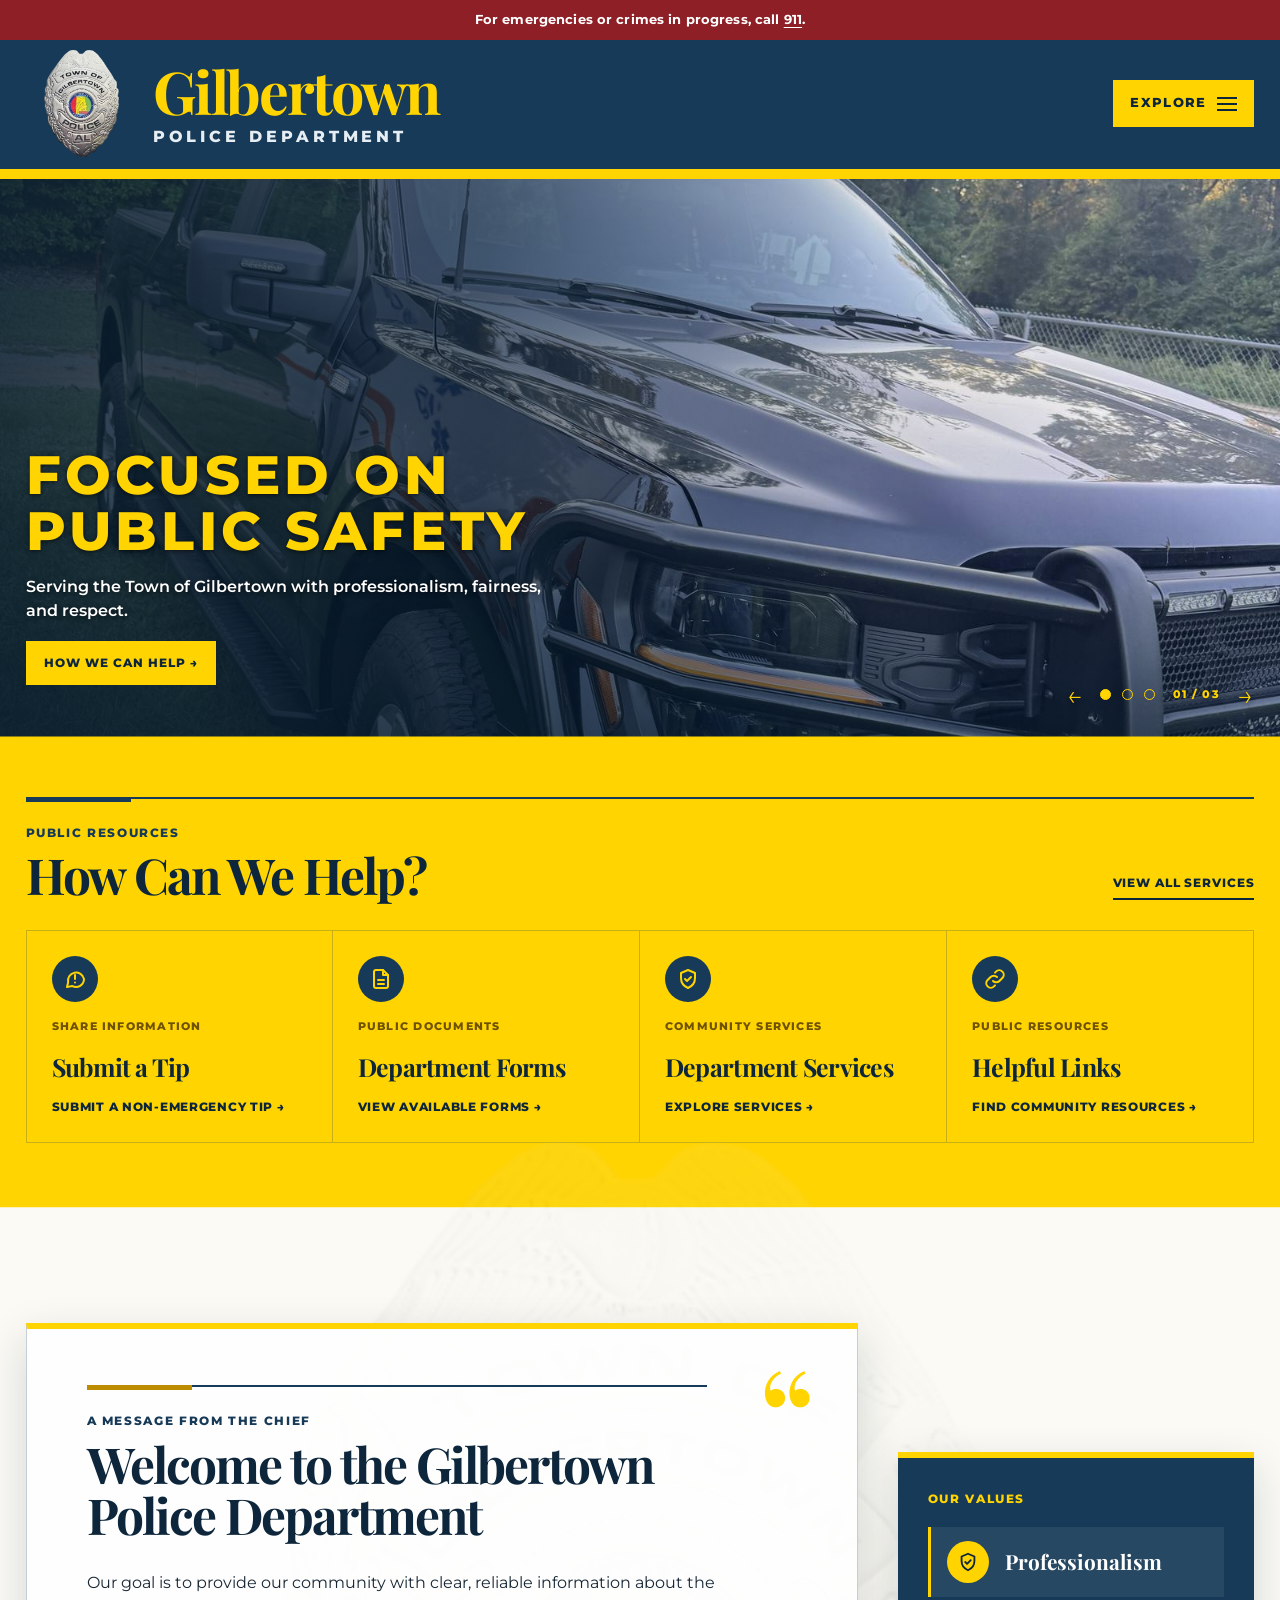
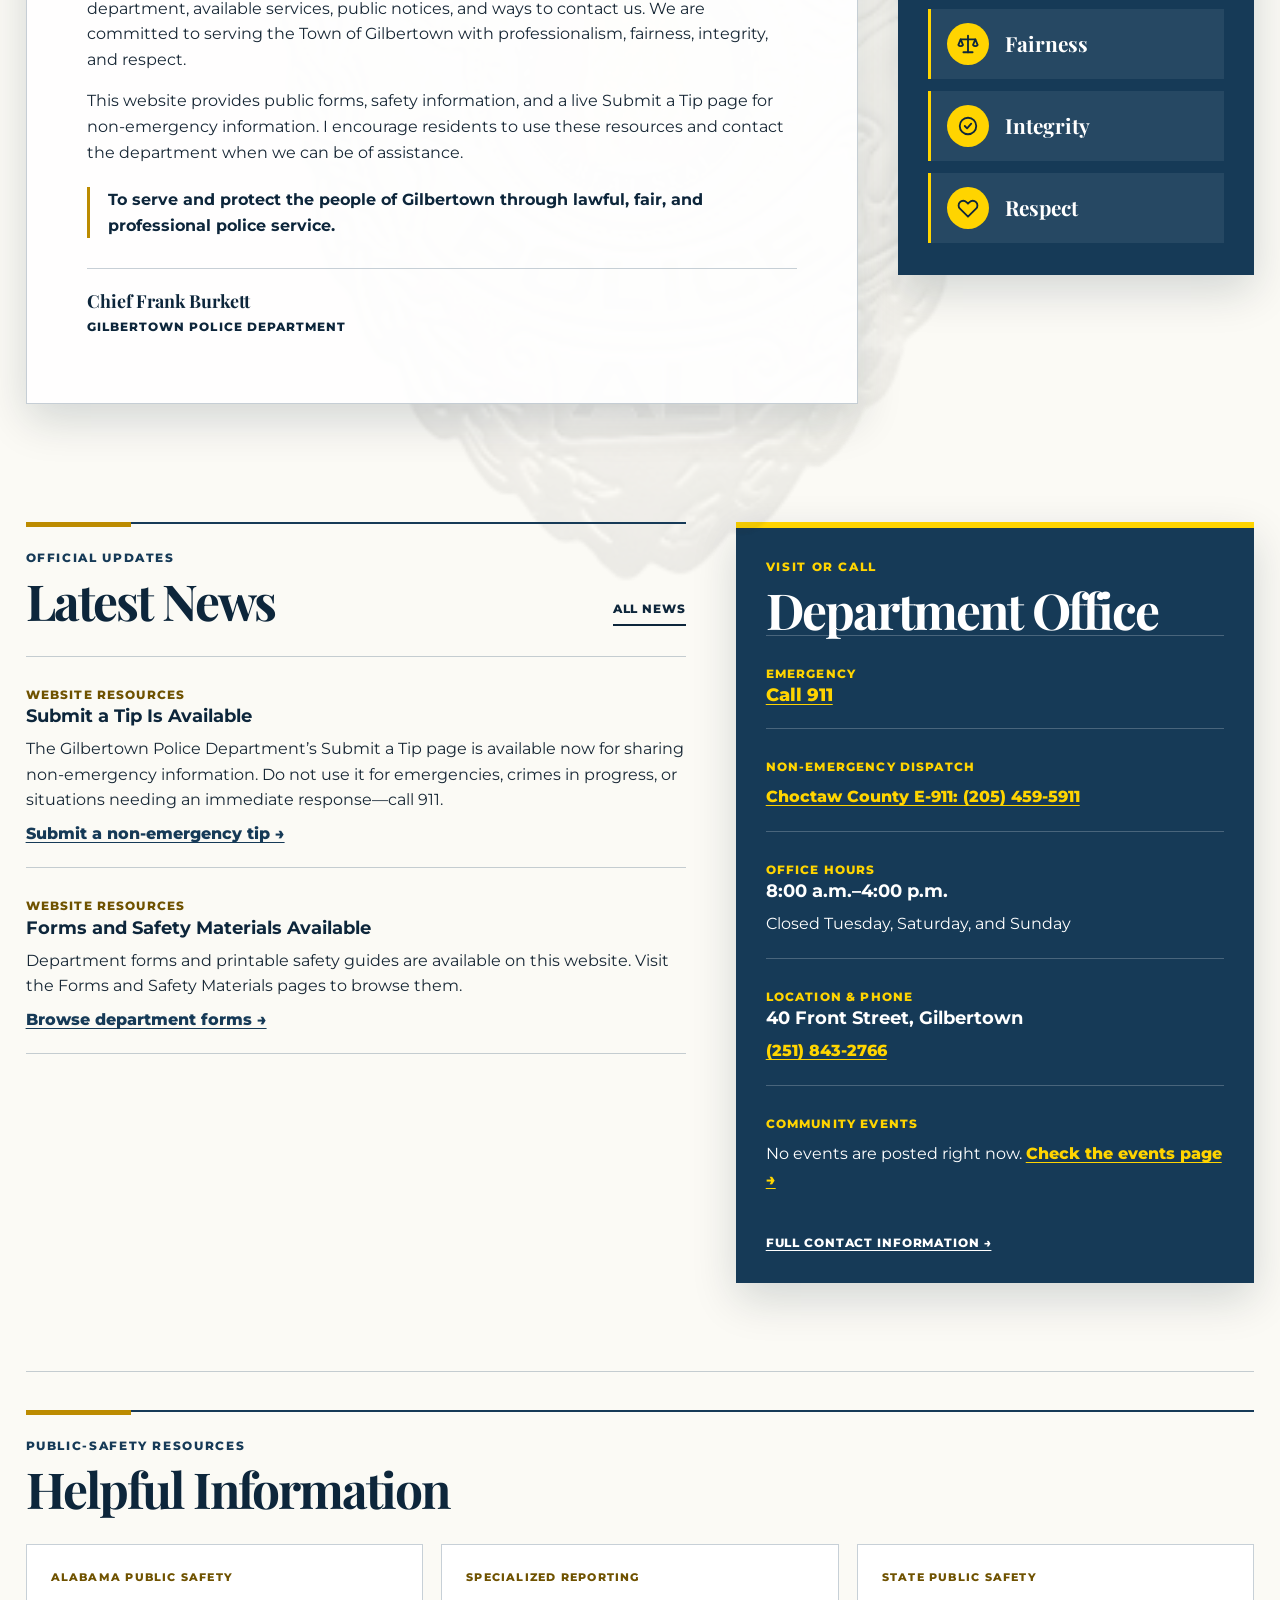
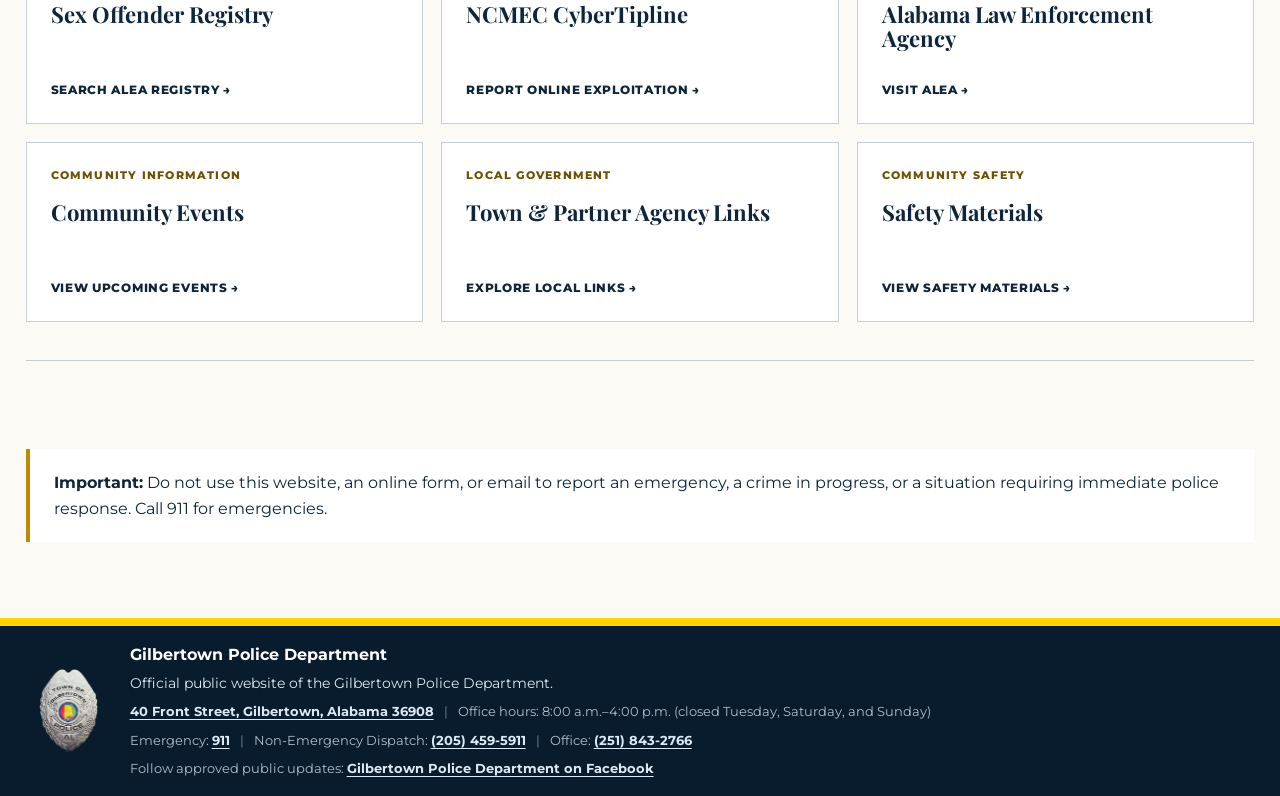
==== commit 322aa94b: "Add files via upload" ====
--- a/index.html
+++ b/index.html
@@ -36,7 +36,7 @@
       min-width: 0;
       margin: 0;
       color: var(--ink);
-      background: linear-gradient( 180deg, #ffd400 0, #ffd400 56rem, #ffe451 82rem, #fff19d 112rem, #fff9dd 144rem, #fbfaf5 178rem, #fbfaf5 100% );
+      background: var(--ivory);
       font-family: "Montserrat", Arial, Helvetica, sans-serif;
       line-height: 1.6;
     }
@@ -81,7 +81,9 @@
       content: "";
       position: absolute;
       inset: 0;
-      background: linear-gradient( 180deg, rgba(0, 0, 0, 0) 0%, rgba(0, 0, 0, 0) 76%, rgba(0, 0, 0, 0.08) 90%, rgba(0, 0, 0, 0.22) 100% );
+      background:
+        linear-gradient(90deg, rgba(8, 28, 45, 0.86) 0%, rgba(8, 28, 45, 0.62) 38%, rgba(8, 28, 45, 0.12) 68%, rgba(8, 28, 45, 0) 100%),
+        linear-gradient(0deg, rgba(8, 28, 45, 0.55) 0%, rgba(8, 28, 45, 0) 45%);
     }
 
     .slide-1 {
@@ -285,10 +287,22 @@
       outline: none;
     }
 
+    .help-band {
+      position: relative;
+      margin: -65px 0 86px;
+      padding: 60px 0 64px;
+      background: var(--yellow);
+      box-shadow: 0 0 0 100vmax var(--yellow);
+      clip-path: inset(0 -100vmax);
+    }
+
+    .help-band .section-rule::before {
+      background: var(--navy);
+    }
+
     .quick-actions {
       display: grid;
       grid-template-columns: repeat(4, 1fr);
-      margin-bottom: 86px;
       border-top: 1px solid var(--line);
       border-bottom: 1px solid var(--line);
     }
@@ -297,7 +311,6 @@
       min-height: 184px;
       display: flex;
       flex-direction: column;
-      justify-content: space-between;
       padding: 25px;
       color: var(--navy-dark);
       border-right: 1px solid var(--line);
@@ -314,6 +327,28 @@
       background: var(--navy);
       transform: translateY(-5px);
       outline: none;
+    }
+
+    .quick-icon {
+      width: 46px;
+      height: 46px;
+      display: grid;
+      place-items: center;
+      margin-bottom: 16px;
+      color: var(--yellow);
+      background: var(--navy);
+      border-radius: 50%;
+      transition: background 0.25s ease, color 0.25s ease;
+    }
+
+    .quick-icon svg {
+      width: 24px;
+      height: 24px;
+    }
+
+    .quick-action:hover .quick-icon, .quick-action:focus .quick-icon {
+      color: var(--navy-dark);
+      background: var(--yellow);
     }
 
     .quick-action small {
@@ -336,8 +371,9 @@
       letter-spacing: -0.03em;
     }
 
-    .quick-action span {
-      margin-top: 18px;
+    .quick-action > span:last-child {
+      margin-top: auto;
+      padding-top: 18px;
       font-size: 0.74rem;
       font-weight: 800;
       letter-spacing: 0.06em;
@@ -346,13 +382,13 @@
 
     .chief-welcome {
       position: relative;
-      display: block;
       isolation: isolate;
+      display: grid;
+      grid-template-columns: minmax(0, 1.4fr) minmax(280px, 0.6fr);
+      gap: 40px;
+      align-items: center;
       margin-bottom: 88px;
-      padding: 48px 0;
-      overflow: visible;
-      border-top: 1px solid var(--line);
-      border-bottom: 1px solid var(--line);
+      padding: 30px 0;
     }
 
     .chief-watermark {
@@ -360,21 +396,44 @@
       z-index: -1;
       top: 50%;
       left: 50%;
-      width: min(930px, 84vw);
-      height: min(930px, 84vw);
+      width: min(760px, 84vw);
+      height: auto;
       max-width: none;
-      object-fit: contain;
-      opacity: 0.115;
+      opacity: 0.07;
       pointer-events: none;
       transform: translate(-50%, -50%);
     }
 
     .chief-welcome-content {
       position: relative;
-      z-index: 1;
-      width: min(860px, 100%);
-      margin: 0 auto;
-    }
+      min-width: 0;
+      padding: 56px 60px 48px;
+      background: rgba(255, 255, 255, 0.9);
+      border: 1px solid var(--line);
+      border-top: 6px solid var(--yellow);
+      box-shadow: var(--shadow);
+    }
+
+    .chief-welcome-content .section-rule {
+      margin-right: 90px;
+    }
+
+    .letter-quote {
+      position: absolute;
+      top: 14px;
+      right: 40px;
+      color: var(--yellow);
+      font-family: "Playfair Display", Georgia, serif;
+      font-size: 9rem;
+      line-height: 1;
+    }
+
+    .values-card { padding: 32px 30px; background: var(--navy); border-top: 6px solid var(--yellow); box-shadow: var(--shadow); }
+    .values-kicker { margin: 0 0 18px; color: var(--yellow); font-size: 0.73rem; font-weight: 800; letter-spacing: 0.14em; text-transform: uppercase; }
+    .values-list { display: grid; gap: 12px; margin: 0; padding: 0; list-style: none; }
+    .values-list li { display: flex; align-items: center; gap: 16px; padding: 14px 16px; color: #fff; background: rgba(255,255,255,0.07); border-left: 3px solid var(--yellow); font-family: "Playfair Display", Georgia, serif; font-size: 1.3rem; font-weight: 700; }
+    .value-icon { width: 42px; height: 42px; flex: 0 0 auto; display: grid; place-items: center; color: var(--navy-dark); background: var(--yellow); border-radius: 50%; }
+    .value-icon svg { width: 22px; height: 22px; }
 
     .chief-welcome .section-title {
       max-width: 710px;
@@ -385,7 +444,10 @@
     }
 
     .chief-signature {
-      margin-top: 20px;
+      margin-top: 30px;
+      padding-top: 18px;
+      border-top: 1px solid var(--line);
+      font-size: 1.3rem;
       color: var(--navy-dark);
       font-family: "Playfair Display", Georgia, serif;
       font-size: 1.12rem;
@@ -484,6 +546,18 @@
       color: var(--yellow);
     }
 
+    .event-panel .panel-link {
+      margin: 20px 0 0;
+      font-size: 0.78rem;
+      font-weight: 800;
+      letter-spacing: 0.07em;
+      text-transform: uppercase;
+    }
+
+    .event-panel .panel-link a {
+      color: #ffffff;
+    }
+
     .resources-section {
       margin-bottom: 88px;
       padding: 38px 0;
@@ -504,7 +578,7 @@
       flex-direction: column;
       padding: 24px;
       color: var(--navy-dark);
-      background: rgba(255, 255, 255, 0.28);
+      background: #ffffff;
       border: 1px solid var(--line);
       text-decoration: none;
       transition: background 0.25s ease, color 0.25s ease, transform 0.25s ease;
@@ -545,63 +619,11 @@
       text-transform: uppercase;
     }
 
-    .contact-section {
-      display: grid;
-      grid-template-columns: minmax(0, 1fr) minmax(300px, 0.85fr);
-      gap: 50px;
-      align-items: start;
-      margin-bottom: 54px;
-    }
-
-    .contact-intro p {
-      max-width: 680px;
-    }
-
-    .contact-panel {
-      padding: 30px;
-      color: #ffffff;
-      background: var(--navy);
-      border-top: 6px solid var(--yellow);
-      box-shadow: var(--shadow);
-    }
-
-    .contact-panel h2 {
-      margin: 0 0 20px;
-      color: #ffffff;
-      font-family: "Playfair Display", Georgia, serif;
-      font-size: 2rem;
-      line-height: 1.05;
-    }
-
-    .contact-line {
-      padding: 14px 0;
-      border-bottom: 1px solid rgba(255, 255, 255, 0.2);
-    }
-
-    .contact-line:last-child {
-      border-bottom: 0;
-    }
-
-    .contact-line strong {
-      display: block;
-      margin-bottom: 4px;
-      color: var(--yellow);
-      font-size: 0.71rem;
-      font-weight: 800;
-      letter-spacing: 0.1em;
-      text-transform: uppercase;
-    }
-
-    .contact-line a {
-      color: #ffffff;
-      font-weight: 700;
-    }
-
     .contact-note {
       margin-top: 28px;
       padding: 21px 24px;
       color: var(--navy-dark);
-      background: rgba(255, 255, 255, 0.52);
+      background: #ffffff;
       border-left: 4px solid var(--yellow-dark);
     }
 
@@ -623,8 +645,6 @@
       outline: none;
     }
 
-    .contact-panel a:hover,
-    .contact-panel a:focus,
     .event-panel a:hover,
     .event-panel a:focus {
       color: #ffffff;
@@ -644,11 +664,15 @@
         border-left: 1px solid var(--line);
       }
 
-      .updates-grid, .contact-section {
+      .updates-grid, .chief-welcome {
         grid-template-columns: 1fr;
         gap: 42px;
       }
 
+      .values-card {
+        max-width: 560px;
+      }
+
       .resource-grid {
         grid-template-columns: repeat(2, 1fr);
       }
@@ -660,7 +684,7 @@
 
     @media (max-width: 560px) {
       body {
-        background: linear-gradient( 180deg, #ffd400 0, #ffd400 76rem, #ffe65b 105rem, #fff1a4 137rem, #fff9dd 171rem, #fbfaf5 210rem, #fbfaf5 100% );
+        background: var(--ivory);
       }
 
       .wrap, .slide-content {
@@ -705,25 +729,40 @@
 
       .quick-actions {
         grid-template-columns: 1fr;
-        margin-bottom: 58px;
       }
 
       .quick-action, .quick-action:first-child, .quick-action:nth-child(3) {
-        min-height: 145px;
+        min-height: 0;
         border-left: 1px solid var(--line);
         border-bottom: 1px solid var(--line);
       }
 
       .chief-welcome {
         margin-bottom: 58px;
-        padding: 40px 0;
+        padding: 0;
         overflow-x: clip;
       }
 
-      .chief-watermark {
-        width: min(780px, 136vw);
-        height: min(780px, 136vw);
-        opacity: 0.085;
+      .chief-welcome-content {
+        padding: 44px 22px 34px;
+      }
+
+      .chief-welcome-content .section-rule {
+        margin-right: 56px;
+      }
+
+      .letter-quote {
+        right: 16px;
+        font-size: 6rem;
+      }
+
+      .help-band {
+        margin: -52px 0 58px;
+        padding: 46px 0 50px;
+      }
+
+      .slide::before {
+        background: linear-gradient(0deg, rgba(8, 28, 45, 0.92) 0%, rgba(8, 28, 45, 0.72) 42%, rgba(8, 28, 45, 0.2) 75%, rgba(8, 28, 45, 0.05) 100%);
       }
 
       .updates-grid {
@@ -755,19 +794,6 @@
           <span class="brand-text">
             <span class="brand-town">Gilbertown</span>
             <span class="brand-department">Police Department</span>
-          </span>
-        </a>
-
-        <a
-          class="header-location"
-          href="https://www.gilbertown.org/"
-          target="_blank"
-          rel="noopener noreferrer"
-          aria-label="Visit the official Town of Gilbertown website"
-        >
-          <span>
-            <strong>Town of Gilbertown</strong>
-            <span>Choctaw County · Alabama</span>
           </span>
         </a>
 
@@ -872,7 +898,7 @@
   </section>
 
   <main class="wrap">
-    <section aria-labelledby="quick-actions-heading">
+    <section class="help-band" aria-labelledby="quick-actions-heading">
       <div class="section-rule">
         <div class="section-heading">
           <div>
@@ -886,24 +912,28 @@
 
       <div class="quick-actions">
         <a class="quick-action" href="tips.html">
+          <span class="quick-icon" aria-hidden="true"><svg viewBox="0 0 24 24" fill="none" stroke="currentColor" stroke-width="2" stroke-linecap="round" stroke-linejoin="round"><path d="M21 12a8 8 0 0 1-11.6 7.1L4 20l1.1-4.6A8 8 0 1 1 21 12Z"/><path d="M12 8v4"/><path d="M12 15.5h.01"/></svg></span>
           <small>Share Information</small>
           <h3>Submit a Tip</h3>
           <span>Submit a non-emergency tip &#8594;</span>
         </a>
 
         <a class="quick-action" href="forms.html">
+          <span class="quick-icon" aria-hidden="true"><svg viewBox="0 0 24 24" fill="none" stroke="currentColor" stroke-width="2" stroke-linecap="round" stroke-linejoin="round"><path d="M14 3H7a2 2 0 0 0-2 2v14a2 2 0 0 0 2 2h10a2 2 0 0 0 2-2V8Z"/><path d="M14 3v5h5"/><path d="M9 13h6"/><path d="M9 17h6"/></svg></span>
           <small>Public Documents</small>
           <h3>Department Forms</h3>
           <span>View available forms &#8594;</span>
         </a>
 
         <a class="quick-action" href="services.html">
+          <span class="quick-icon" aria-hidden="true"><svg viewBox="0 0 24 24" fill="none" stroke="currentColor" stroke-width="2" stroke-linecap="round" stroke-linejoin="round"><path d="M12 3 5 6v5c0 4.4 3 8.3 7 10 4-1.7 7-5.6 7-10V6Z"/><path d="m9 12 2 2 4-4"/></svg></span>
           <small>Community Services</small>
           <h3>Department Services</h3>
           <span>Explore services &#8594;</span>
         </a>
 
         <a class="quick-action" href="links.html">
+          <span class="quick-icon" aria-hidden="true"><svg viewBox="0 0 24 24" fill="none" stroke="currentColor" stroke-width="2" stroke-linecap="round" stroke-linejoin="round"><path d="M10 14a4.5 4.5 0 0 0 6.4 0l3-3a4.5 4.5 0 0 0-6.4-6.4l-1 1"/><path d="M14 10a4.5 4.5 0 0 0-6.4 0l-3 3a4.5 4.5 0 0 0 6.4 6.4l1-1"/></svg></span>
           <small>Public Resources</small>
           <h3>Helpful Links</h3>
           <span>Find community resources &#8594;</span>
@@ -915,6 +945,7 @@
       <img class="chief-watermark" src="assets/images/badge.png" alt="" aria-hidden="true">
 
       <div class="chief-welcome-content">
+        <span class="letter-quote" aria-hidden="true">&ldquo;</span>
         <div class="section-rule">
           <p class="section-kicker">A Message From the Chief</p>
           <h2 class="section-title" id="chief-welcome-heading">
@@ -944,6 +975,15 @@
           <span>Gilbertown Police Department</span>
         </p>
       </div>
+      <aside class="values-card" aria-labelledby="values-heading">
+        <p class="values-kicker" id="values-heading">Our Values</p>
+        <ul class="values-list">
+          <li><span class="value-icon" aria-hidden="true"><svg viewBox="0 0 24 24" fill="none" stroke="currentColor" stroke-width="2" stroke-linecap="round" stroke-linejoin="round"><path d="M12 3 5 6v5c0 4.4 3 8.3 7 10 4-1.7 7-5.6 7-10V6Z"/><path d="m9 12 2 2 4-4"/></svg></span>Professionalism</li>
+          <li><span class="value-icon" aria-hidden="true"><svg viewBox="0 0 24 24" fill="none" stroke="currentColor" stroke-width="2" stroke-linecap="round" stroke-linejoin="round"><path d="M12 3v18"/><path d="M7 21h10"/><path d="M4 7h16"/><path d="m4 7-2.5 6a3 3 0 0 0 5 0Z"/><path d="m20 7-2.5 6a3 3 0 0 0 5 0Z"/></svg></span>Fairness</li>
+          <li><span class="value-icon" aria-hidden="true"><svg viewBox="0 0 24 24" fill="none" stroke="currentColor" stroke-width="2" stroke-linecap="round" stroke-linejoin="round"><circle cx="12" cy="12" r="9"/><path d="m8.5 12 2.5 2.5 4.5-5"/></svg></span>Integrity</li>
+          <li><span class="value-icon" aria-hidden="true"><svg viewBox="0 0 24 24" fill="none" stroke="currentColor" stroke-width="2" stroke-linecap="round" stroke-linejoin="round"><path d="M20.8 5.6a5 5 0 0 0-7.1 0L12 7.3l-1.7-1.7a5 5 0 0 0-7.1 7.1L12 21.5l8.8-8.8a5 5 0 0 0 0-7.1Z"/></svg></span>Respect</li>
+        </ul>
+      </aside>
     </section>
 
     <section class="updates-grid" aria-label="News and community events">
@@ -985,6 +1025,16 @@
         <h2 class="section-title">Department Office</h2>
 
         <article class="event-item">
+          <p class="event-date">Emergency</p>
+          <h3><a href="tel:911">Call 911</a></h3>
+        </article>
+
+        <article class="event-item">
+          <p class="event-date">Non-Emergency Dispatch</p>
+          <p><a href="tel:+12054595911">Choctaw County E-911: (205) 459-5911</a></p>
+        </article>
+
+        <article class="event-item">
           <p class="event-date">Office Hours</p>
           <h3>8:00 a.m.–4:00 p.m.</h3>
           <p>Closed Tuesday, Saturday, and Sunday</p>
@@ -1000,6 +1050,8 @@
           <p class="event-date">Community Events</p>
           <p>No events are posted right now. <a href="events.html">Check the events page &#8594;</a></p>
         </article>
+
+        <p class="panel-link"><a href="contact.html">Full contact information &#8594;</a></p>
       </aside>
     </section>
 
@@ -1067,52 +1119,6 @@
       </div>
     </section>
 
-    <section class="contact-section" aria-labelledby="contact-heading">
-      <div class="contact-intro">
-        <div class="section-rule">
-          <p class="section-kicker">Contact the Department</p>
-          <h2 class="section-title" id="contact-heading">We Are Here to Help</h2>
-        </div>
-
-        <p>
-          Use the appropriate number below for emergency and non-emergency needs. This
-          website and email are not monitored for emergency dispatch.
-        </p>
-
-        <a class="section-link" href="contact.html">Full contact information</a>
-      </div>
-
-      <aside class="contact-panel">
-        <h2>Contact Information</h2>
-
-        <div class="contact-line">
-          <strong>Emergency</strong>
-          <a href="tel:911">Call 911</a>
-        </div>
-
-        <div class="contact-line">
-          <strong>Non-Emergency Dispatch</strong>
-          <a href="tel:+12054595911">Choctaw County E-911: (205) 459-5911</a>
-        </div>
-
-        <div class="contact-line">
-          <strong>Department Office</strong>
-          <a href="tel:+12518432766">(251) 843-2766</a>
-        </div>
-
-        <div class="contact-line">
-          <strong>Office Hours</strong>
-          8:00 a.m.–4:00 p.m.<br>
-          Closed Tuesday, Saturday, and Sunday
-        </div>
-
-        <div class="contact-line">
-          <strong>Location</strong>
-          40 Front Street<br>
-          Gilbertown, Alabama 36908
-        </div>
-      </aside>
-    </section>
 
     <section class="contact-note">
       <p>
@@ -1123,6 +1129,11 @@
     </section>
   </main>
 
+  <nav class="call-bar" aria-label="Call the department">
+    <a href="tel:+12518432766" aria-label="Call the department office at (251) 843-2766"><span>Call Office</span>(251) 843-2766</a>
+    <a href="tel:+12054595911" aria-label="Call Choctaw County non-emergency dispatch at (205) 459-5911"><span>Non-Emergency</span>(205) 459-5911</a>
+  </nav>
+
   <footer>
     <div class="wrap footer-content">
       <img class="footer-badge" src="assets/images/badge.png" alt="Gilbertown Police Department badge">
@@ -1132,16 +1143,16 @@
         <p class="small">Official public website of the Gilbertown Police Department.</p>
         <p class="footer-contacts">
           <a href="https://maps.google.com/?q=40+Front+Street,+Gilbertown,+AL+36908" target="_blank" rel="noopener noreferrer">40 Front Street, Gilbertown, Alabama 36908</a>
-          &nbsp;|&nbsp;
+          <span class="sep" aria-hidden="true">|</span>
           Office hours: 8:00 a.m.–4:00 p.m. (closed Tuesday, Saturday, and Sunday)
         </p>
 
         <p class="footer-contacts">
           Emergency: <a href="tel:911">911</a>
-          &nbsp;|&nbsp;
+          <span class="sep" aria-hidden="true">|</span>
           Non-Emergency Dispatch:
           <a href="tel:+12054595911">(205) 459-5911</a>
-          &nbsp;|&nbsp;
+          <span class="sep" aria-hidden="true">|</span>
           Office:
           <a href="tel:+12518432766">(251) 843-2766</a>
         </p>
--- a/assets/css/site.css
+++ b/assets/css/site.css
@@ -122,7 +122,7 @@
 .masthead {
   min-height: 124px;
   display: grid;
-  grid-template-columns: auto minmax(0, 1fr) auto;
+  grid-template-columns: minmax(0, 1fr) auto;
   align-items: center;
   gap: 24px;
   padding: 8px 0;
@@ -173,54 +173,6 @@
   font-weight: 800;
   letter-spacing: 0.24em;
   text-transform: uppercase;
-}
-
-.header-location {
-  justify-self: stretch;
-  display: flex;
-  align-items: center;
-  justify-content: center;
-  min-height: 68px;
-  margin: 0 auto;
-  padding: 0 34px;
-  color: #dce8f2;
-  border-left: 2px solid rgba(255, 212, 0, 0.85);
-  border-right: 2px solid rgba(255, 212, 0, 0.85);
-  text-align: center;
-  text-decoration: none;
-  line-height: 1.25;
-  transition: background 0.22s ease, color 0.22s ease, transform 0.22s ease;
-}
-
-.header-location:hover, .header-location:focus {
-  color: #ffffff;
-  background: rgba(255, 255, 255, 0.08);
-  transform: translateY(-2px);
-  outline: 2px solid var(--yellow);
-  outline-offset: 4px;
-}
-
-.header-location strong {
-  display: block;
-  color: var(--yellow);
-  font-size: 0.79rem;
-  font-weight: 800;
-  letter-spacing: 0.16em;
-  text-transform: uppercase;
-}
-
-.header-location span {
-  display: block;
-  margin-top: 7px;
-  color: #dce8f2;
-  font-size: 0.7rem;
-  font-weight: 700;
-  letter-spacing: 0.11em;
-  text-transform: uppercase;
-}
-
-.header-location:hover span, .header-location:focus span {
-  color: #ffffff;
 }
 
 .explore-button {
@@ -431,16 +383,6 @@
   font-size: 0.87rem;
 }
 
-@media (max-width: 1100px) {
-  .masthead {
-    grid-template-columns: minmax(0, 1fr) auto;
-  }
-
-  .header-location {
-    display: none;
-  }
-}
-
 @media (max-width: 560px) {
   .masthead {
     min-height: 112px;
@@ -573,3 +515,90 @@
 .office-panel {
   align-self: start;
 }
+
+/* Footer separators: shown on wide screens, become line breaks on phones. */
+.sep {
+  margin: 0 0.55em;
+  color: #6f8597;
+}
+
+/* Quick-call bar: pinned to the bottom of the screen on phones only. */
+.call-bar {
+  display: none;
+}
+
+@media (max-width: 700px) {
+  body {
+    padding-bottom: 68px;
+  }
+
+  .call-bar {
+    position: fixed;
+    z-index: 40;
+    left: 0;
+    right: 0;
+    bottom: 0;
+    display: grid;
+    grid-template-columns: 1fr 1fr;
+    gap: 1px;
+    padding-bottom: env(safe-area-inset-bottom);
+    background: var(--navy-deep);
+    border-top: 3px solid var(--yellow);
+    box-shadow: 0 -6px 18px rgba(8, 28, 45, 0.25);
+  }
+
+  .call-bar a {
+    display: flex;
+    flex-direction: column;
+    align-items: center;
+    justify-content: center;
+    min-height: 62px;
+    padding: 8px 6px;
+    color: #ffffff;
+    background: var(--navy);
+    text-decoration: none;
+    font-size: 0.95rem;
+    font-weight: 700;
+    line-height: 1.2;
+  }
+
+  .call-bar a:first-child {
+    color: var(--navy-dark);
+    background: var(--yellow);
+  }
+
+  .call-bar a span {
+    font-size: 0.66rem;
+    font-weight: 800;
+    letter-spacing: 0.12em;
+    text-transform: uppercase;
+  }
+
+  .call-bar a:active {
+    filter: brightness(0.92);
+  }
+
+  footer {
+    padding: 22px 0 18px;
+  }
+
+  .footer-content {
+    align-items: flex-start;
+  }
+
+  footer .small {
+    font-size: 0.92rem;
+  }
+
+  .footer-contacts {
+    margin-top: 12px;
+    font-size: 0.95rem;
+    line-height: 1.7;
+  }
+
+  .sep {
+    display: block;
+    height: 0;
+    overflow: hidden;
+  }
+}
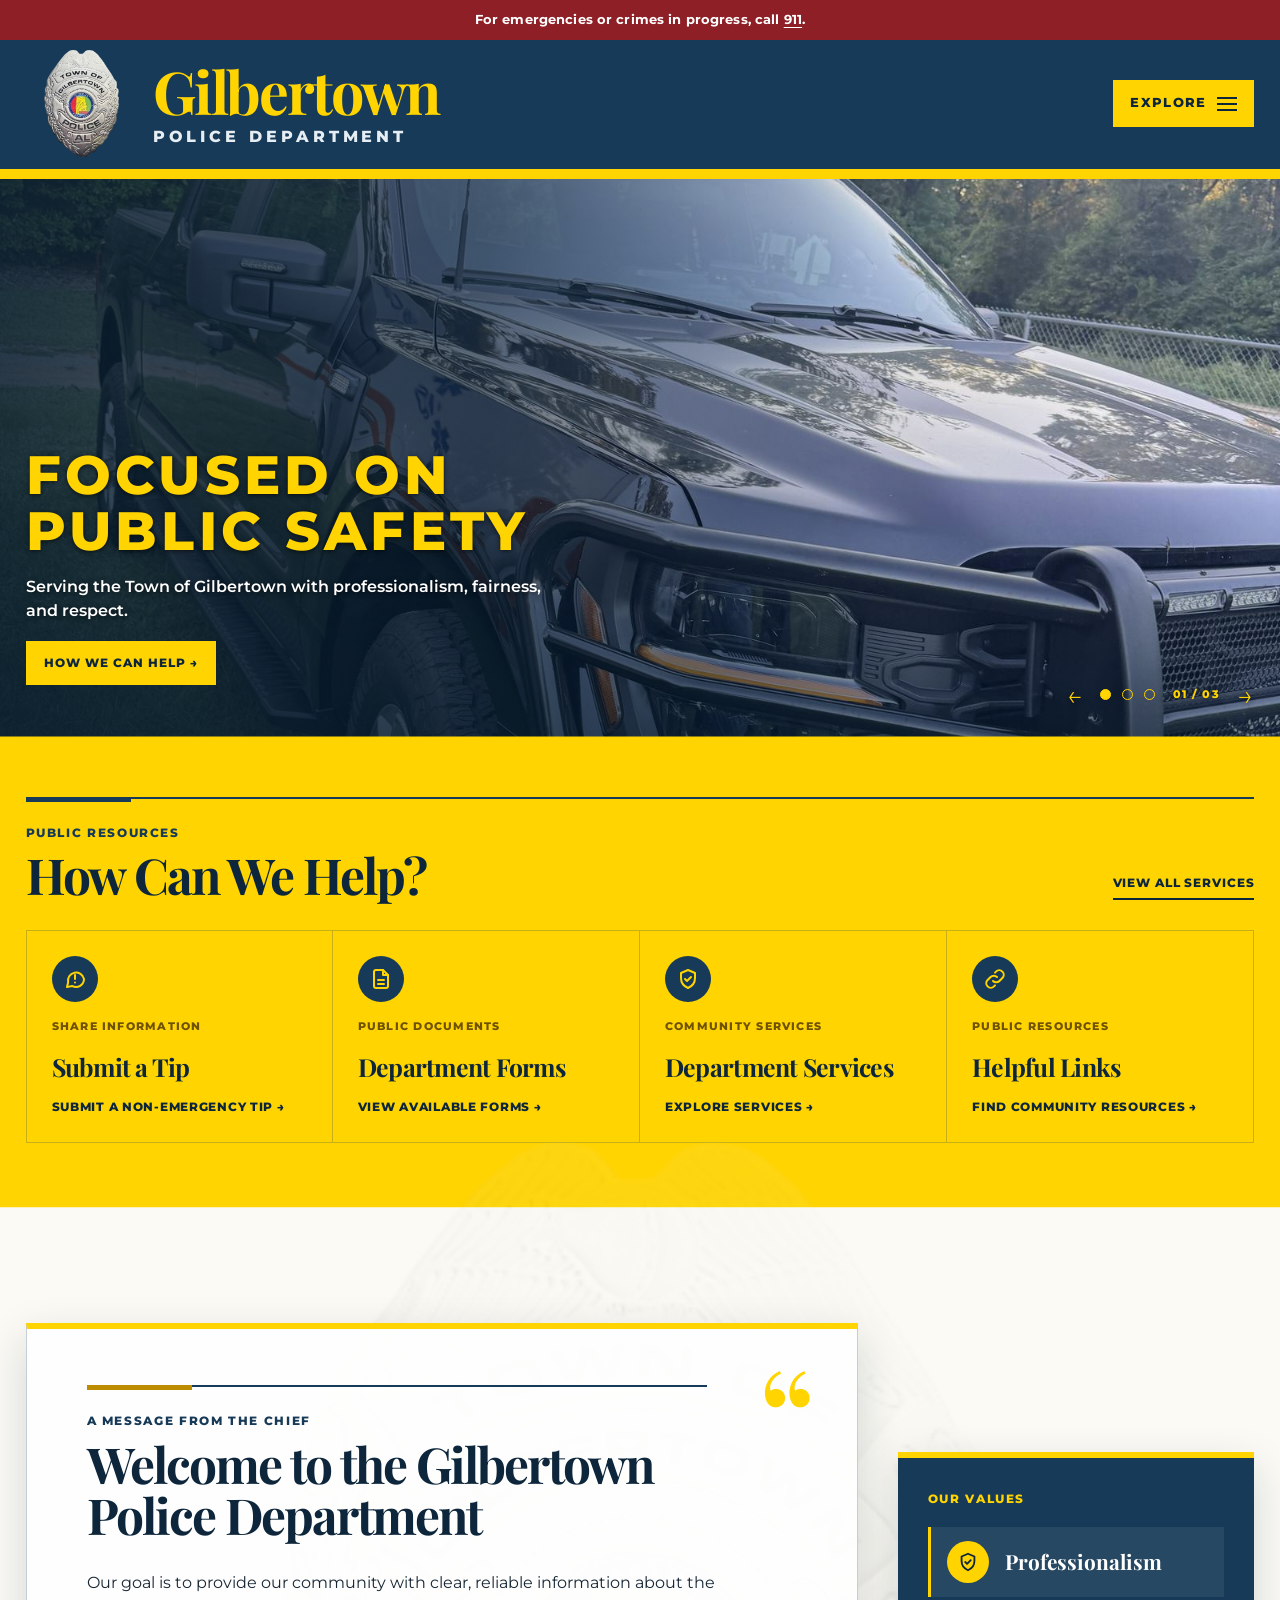
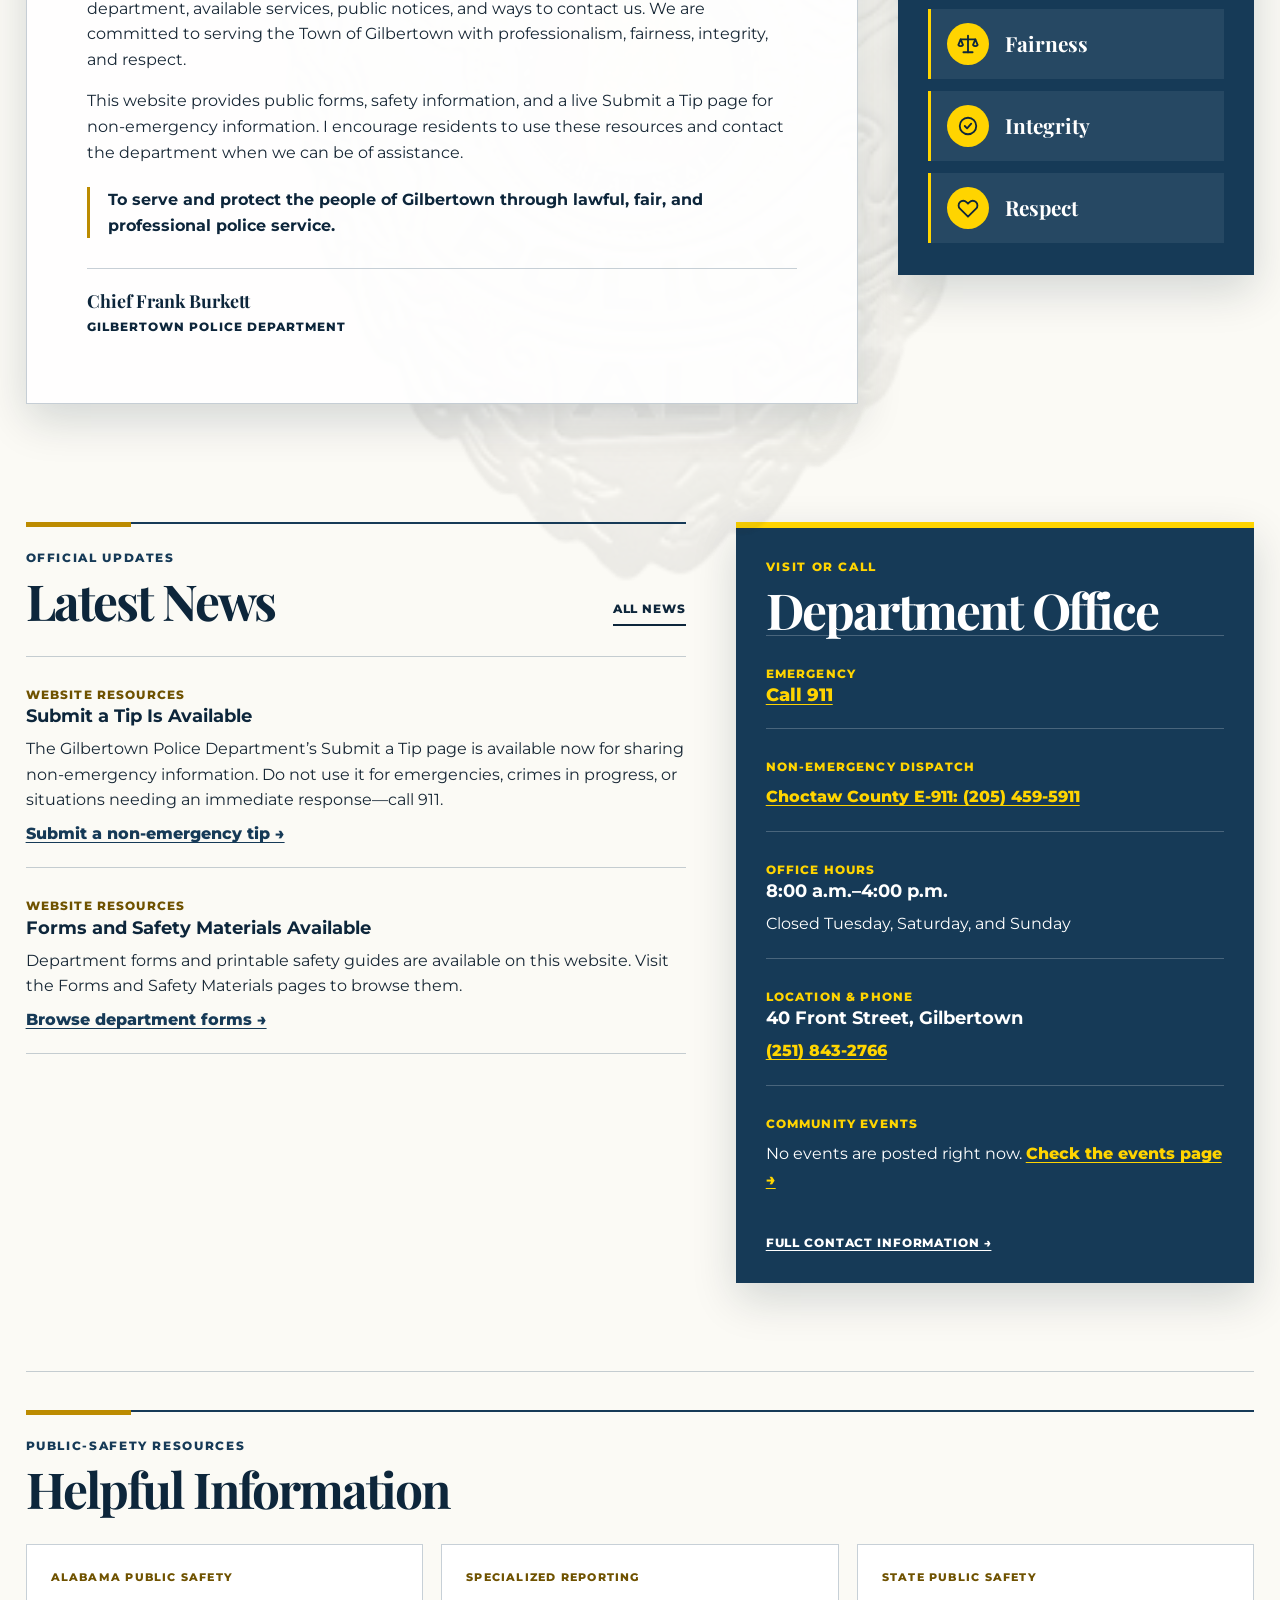
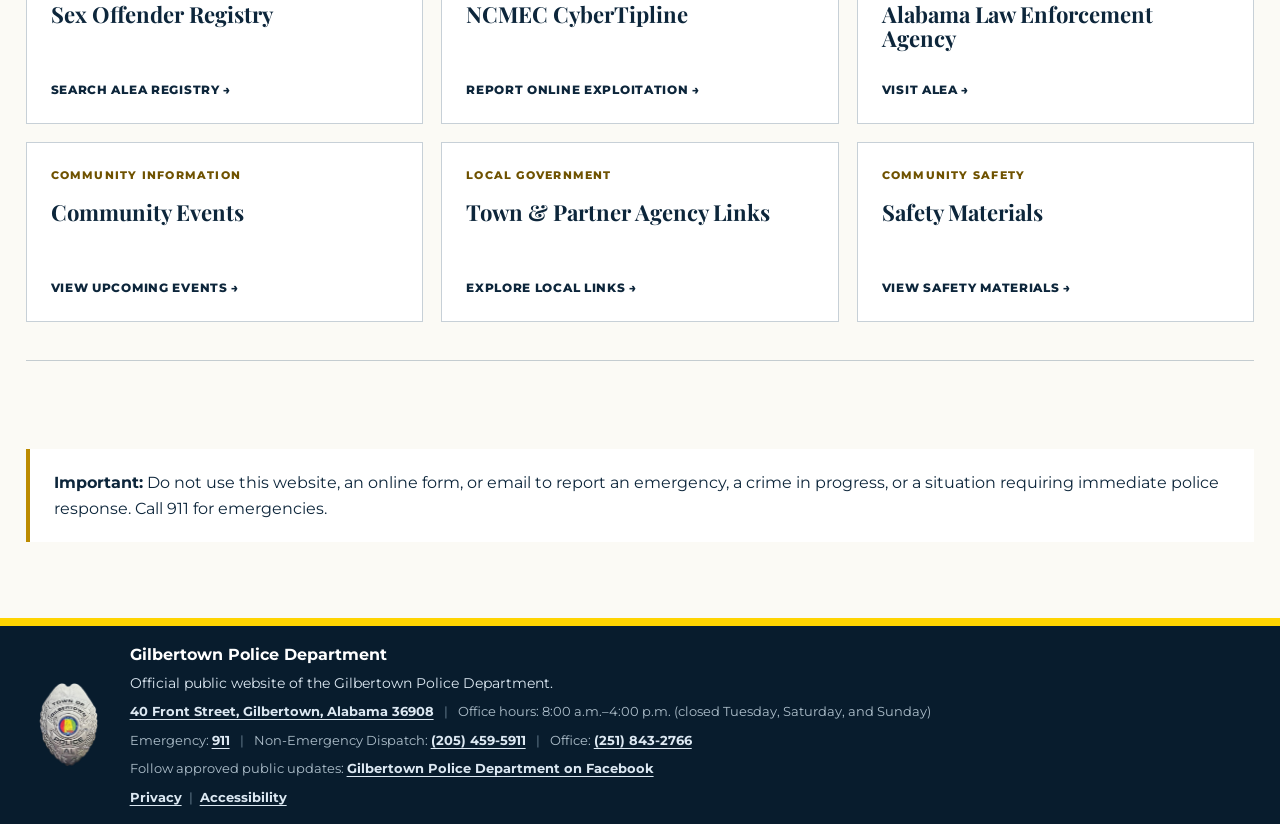
==== commit 2d1d38e3: "Add files via upload" ====
--- a/index.html
+++ b/index.html
@@ -1167,6 +1167,9 @@
             Gilbertown Police Department on Facebook
           </a>
         </p>
+        <p class="footer-contacts footer-legal">
+          <a href="privacy.html">Privacy</a><span class="sep" aria-hidden="true">|</span><a href="accessibility.html">Accessibility</a>
+        </p>
       </div>
     </div>
   </footer>
